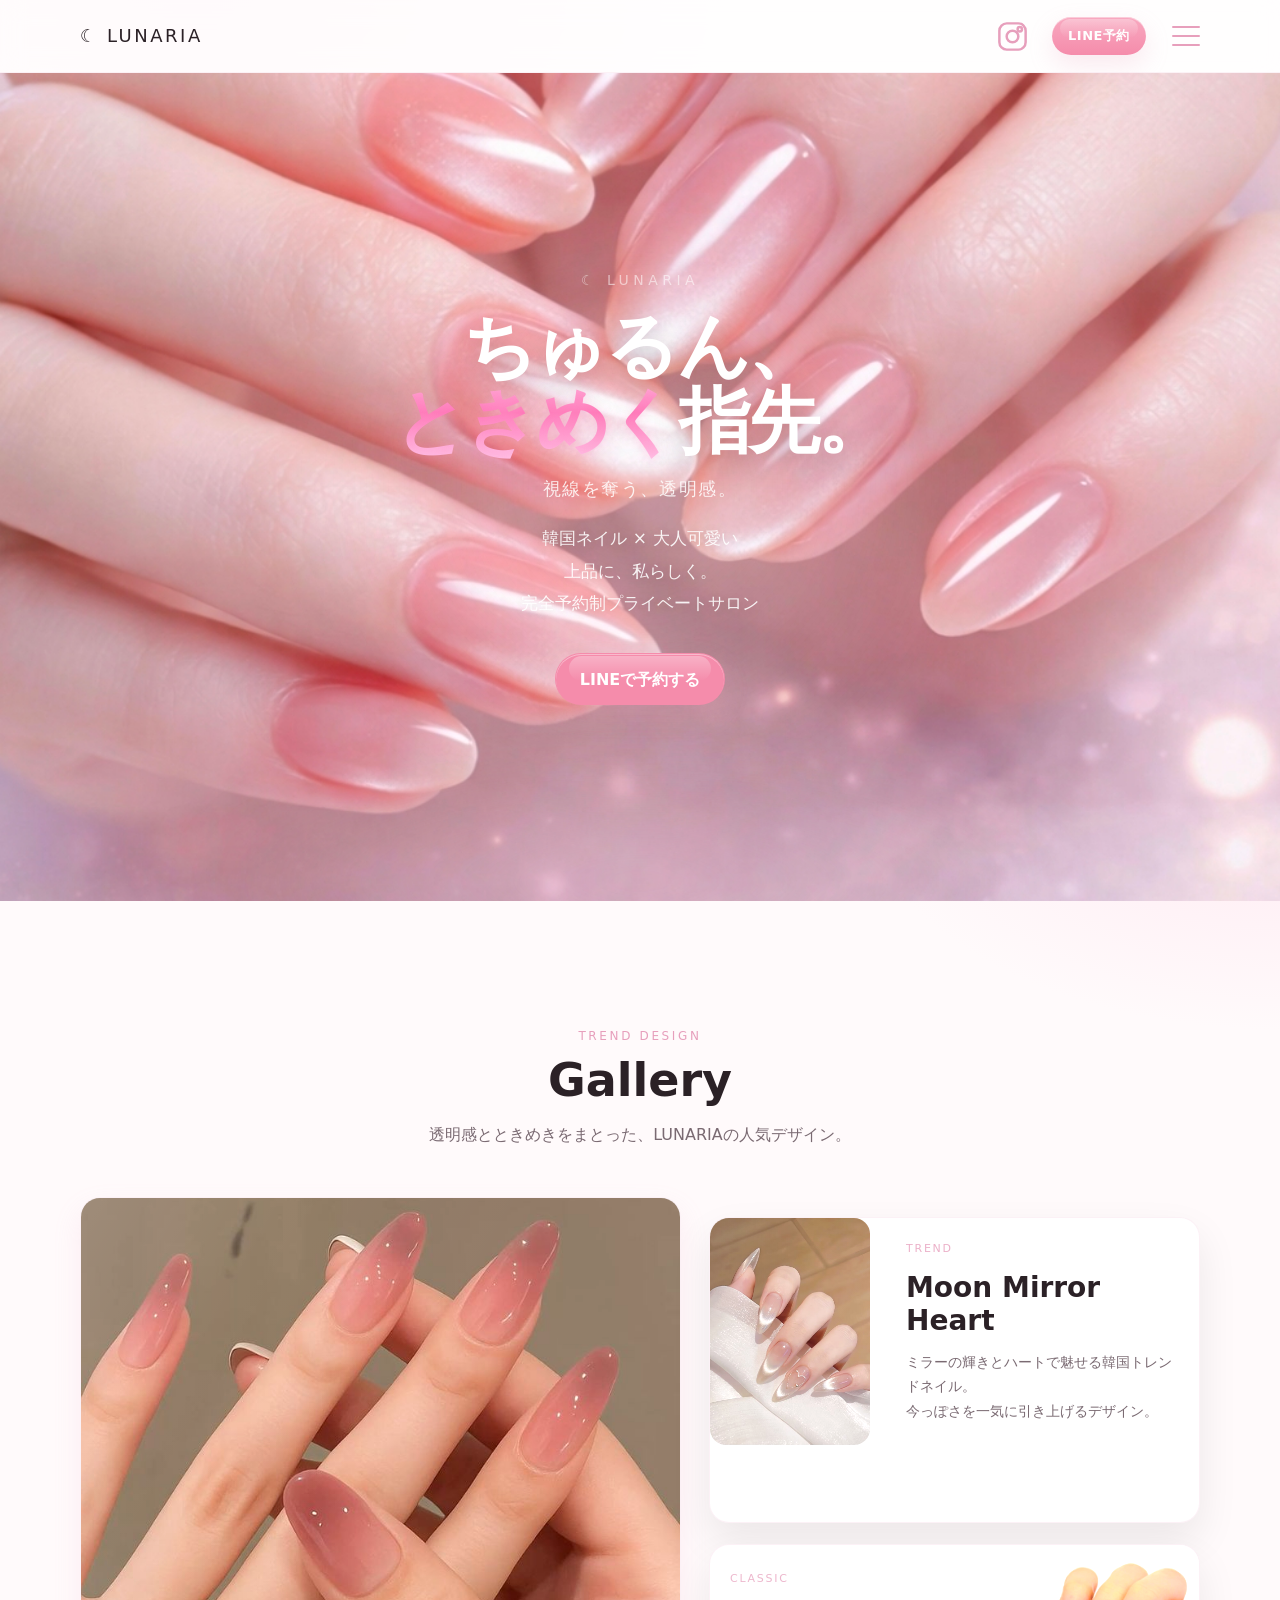
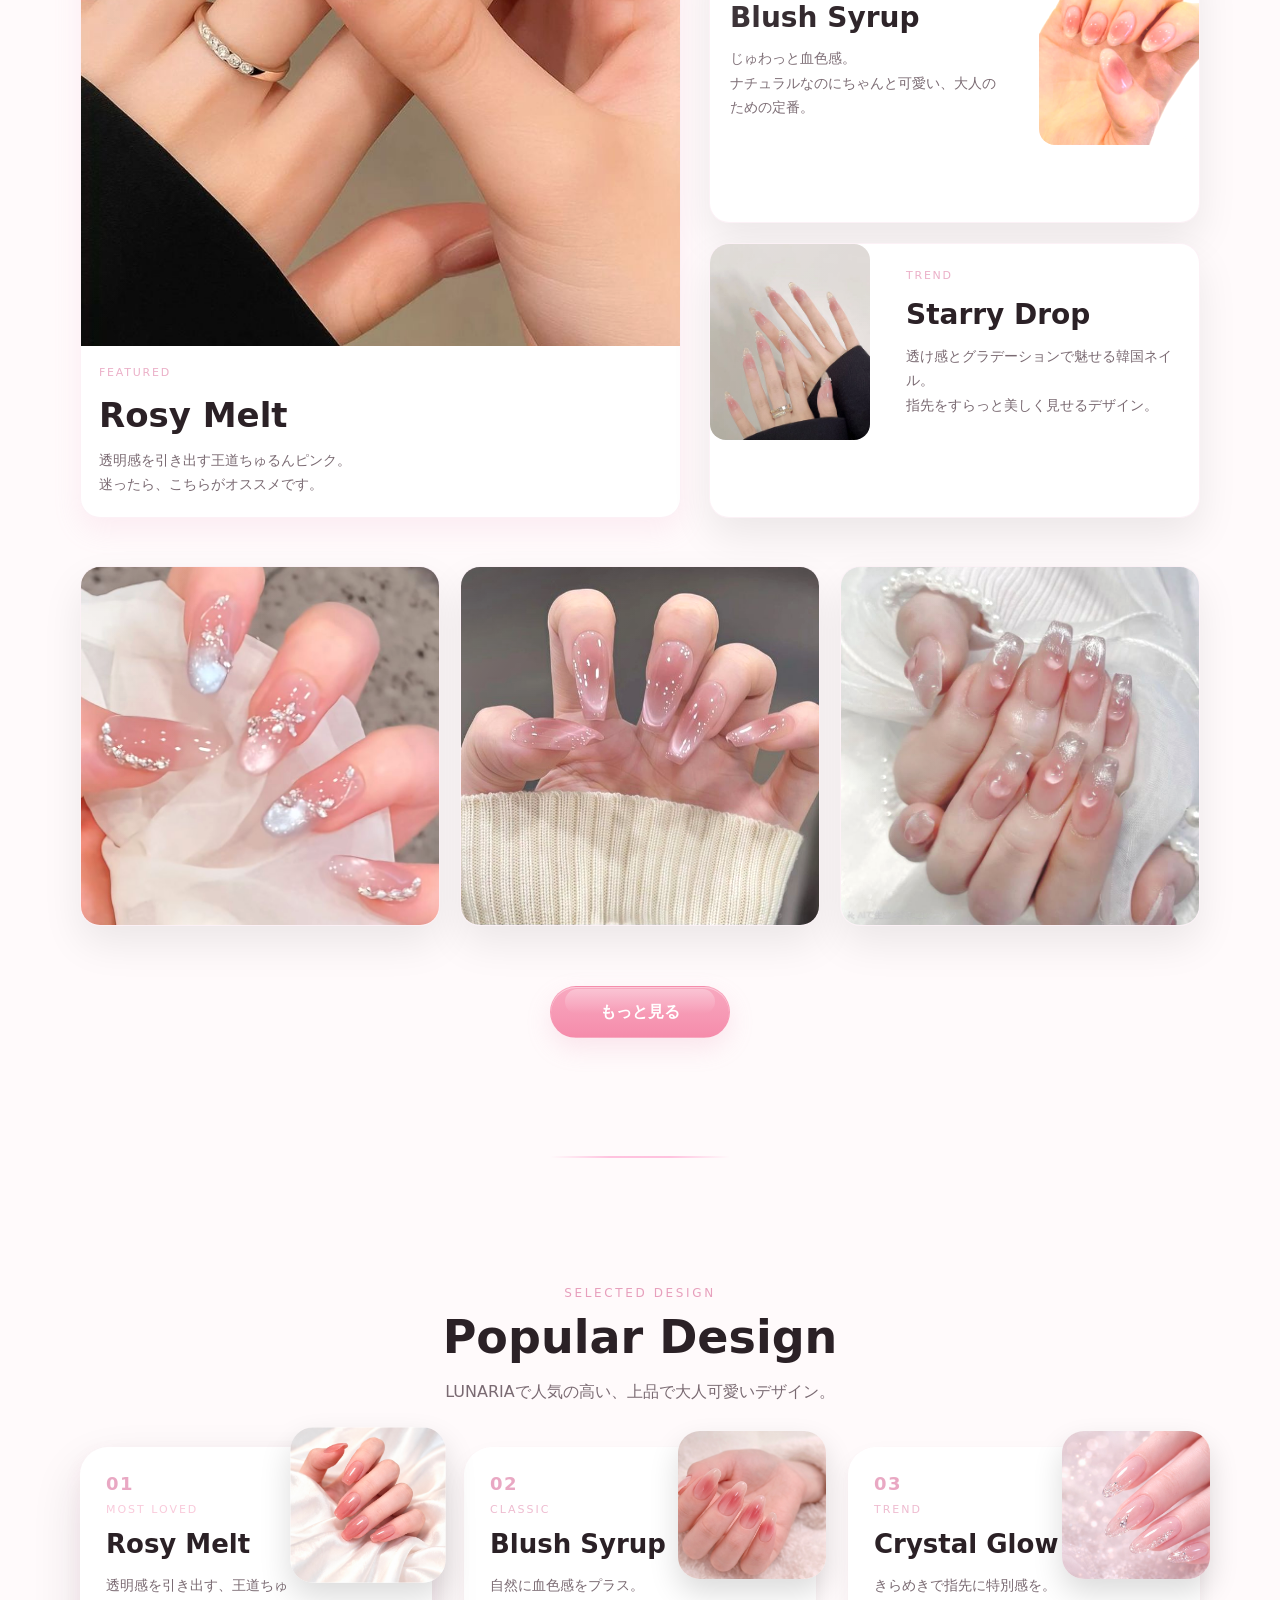
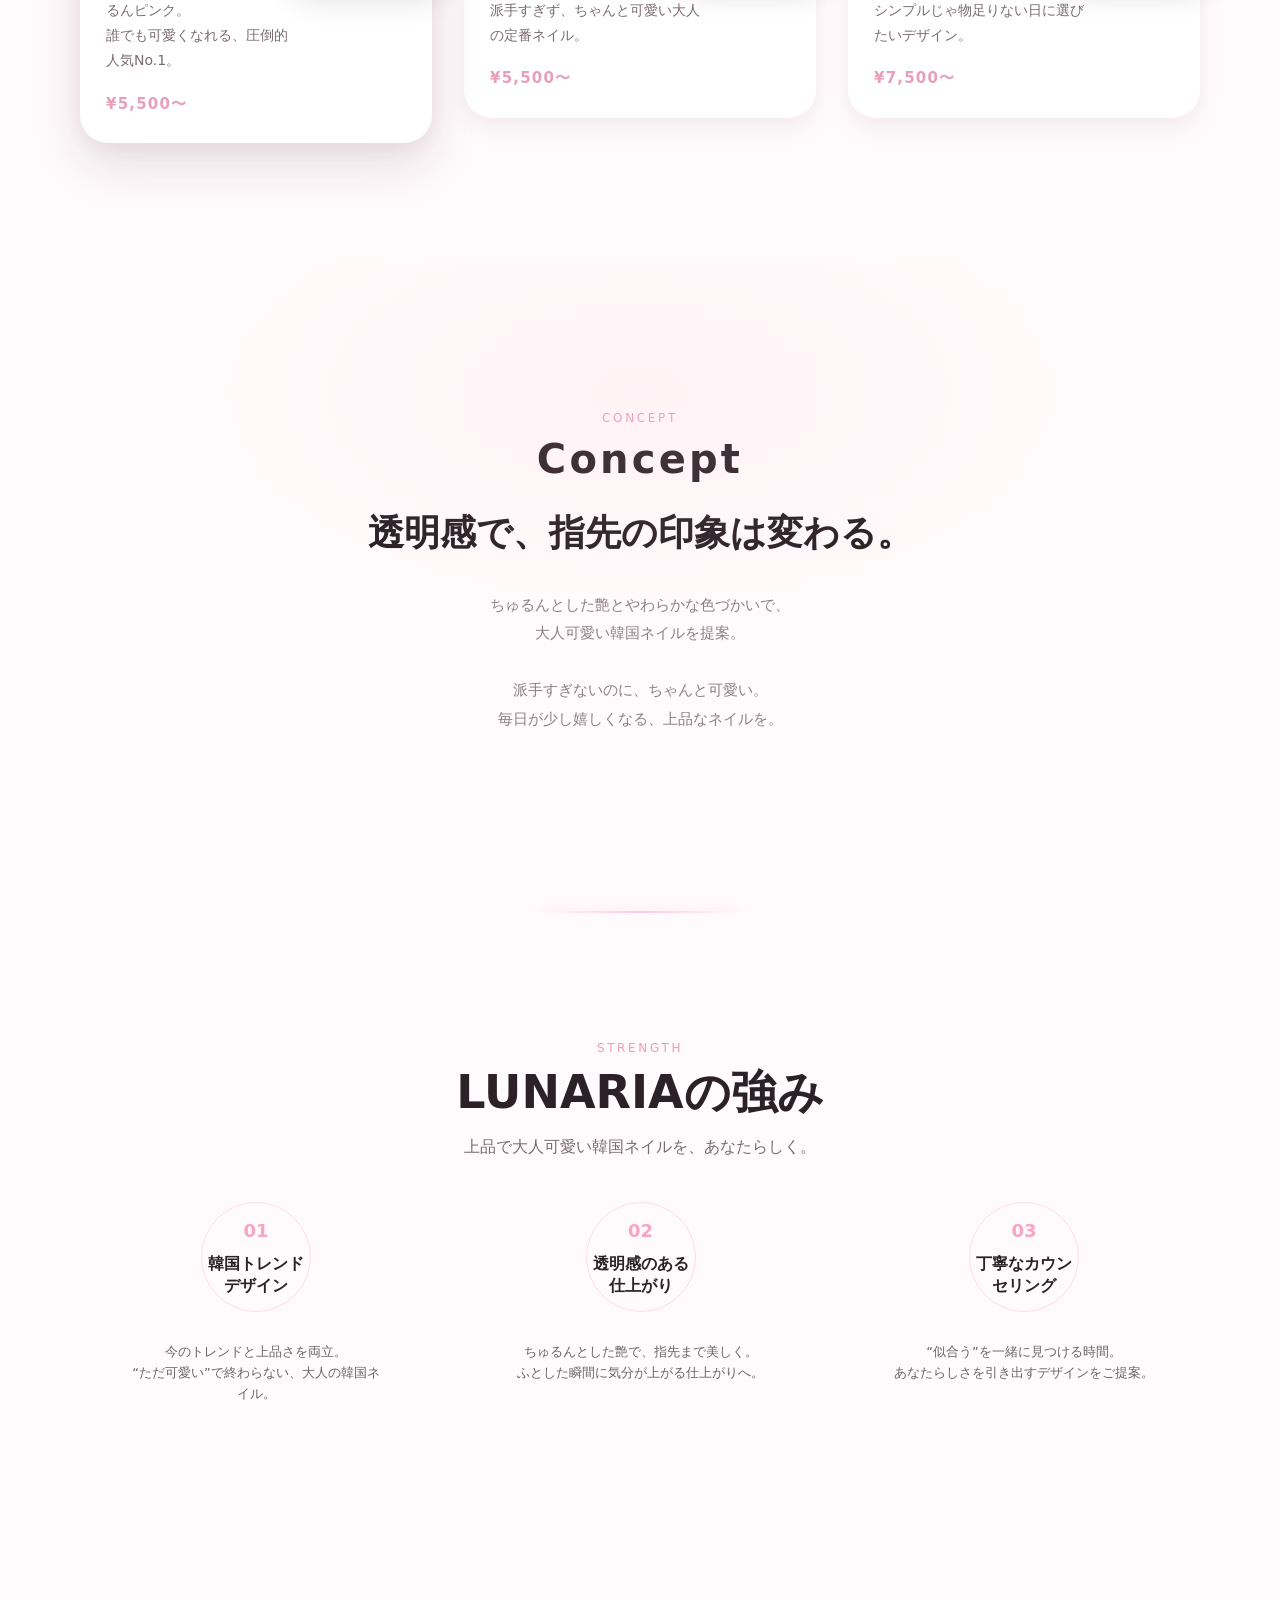
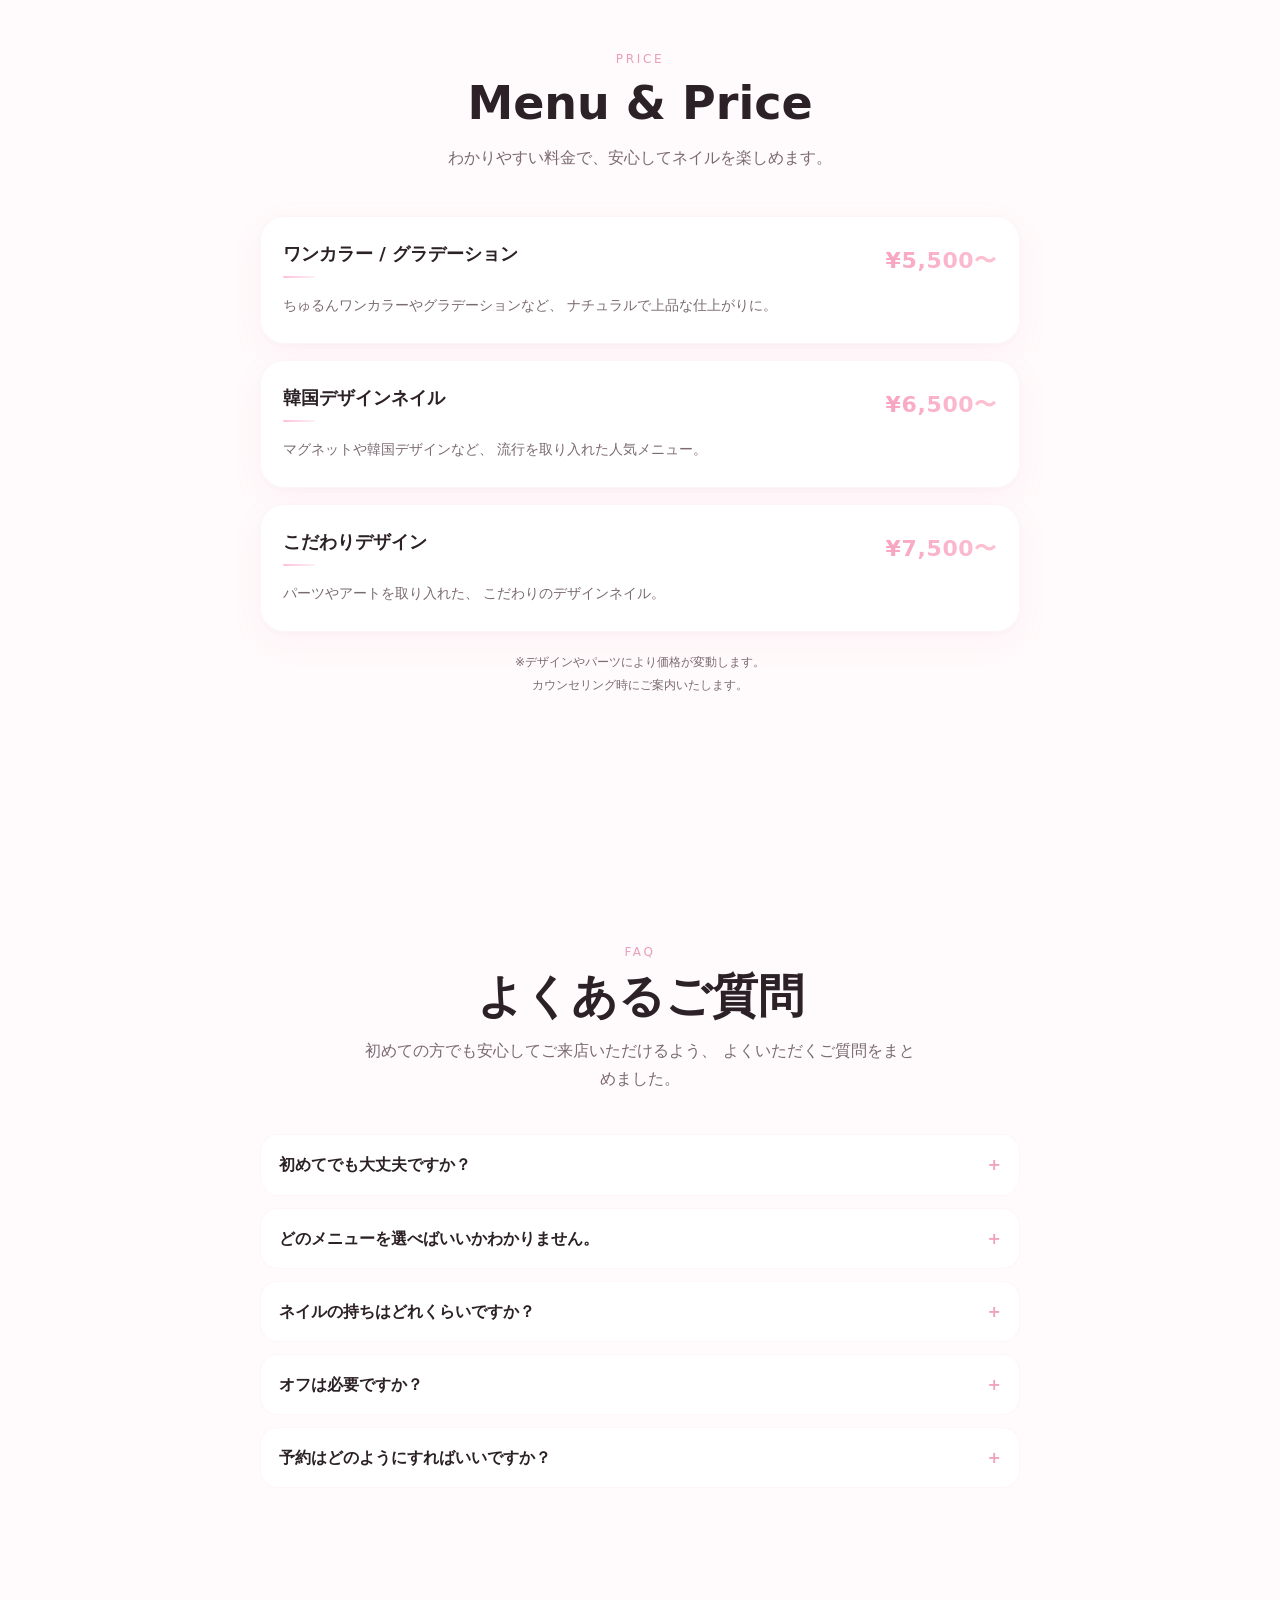
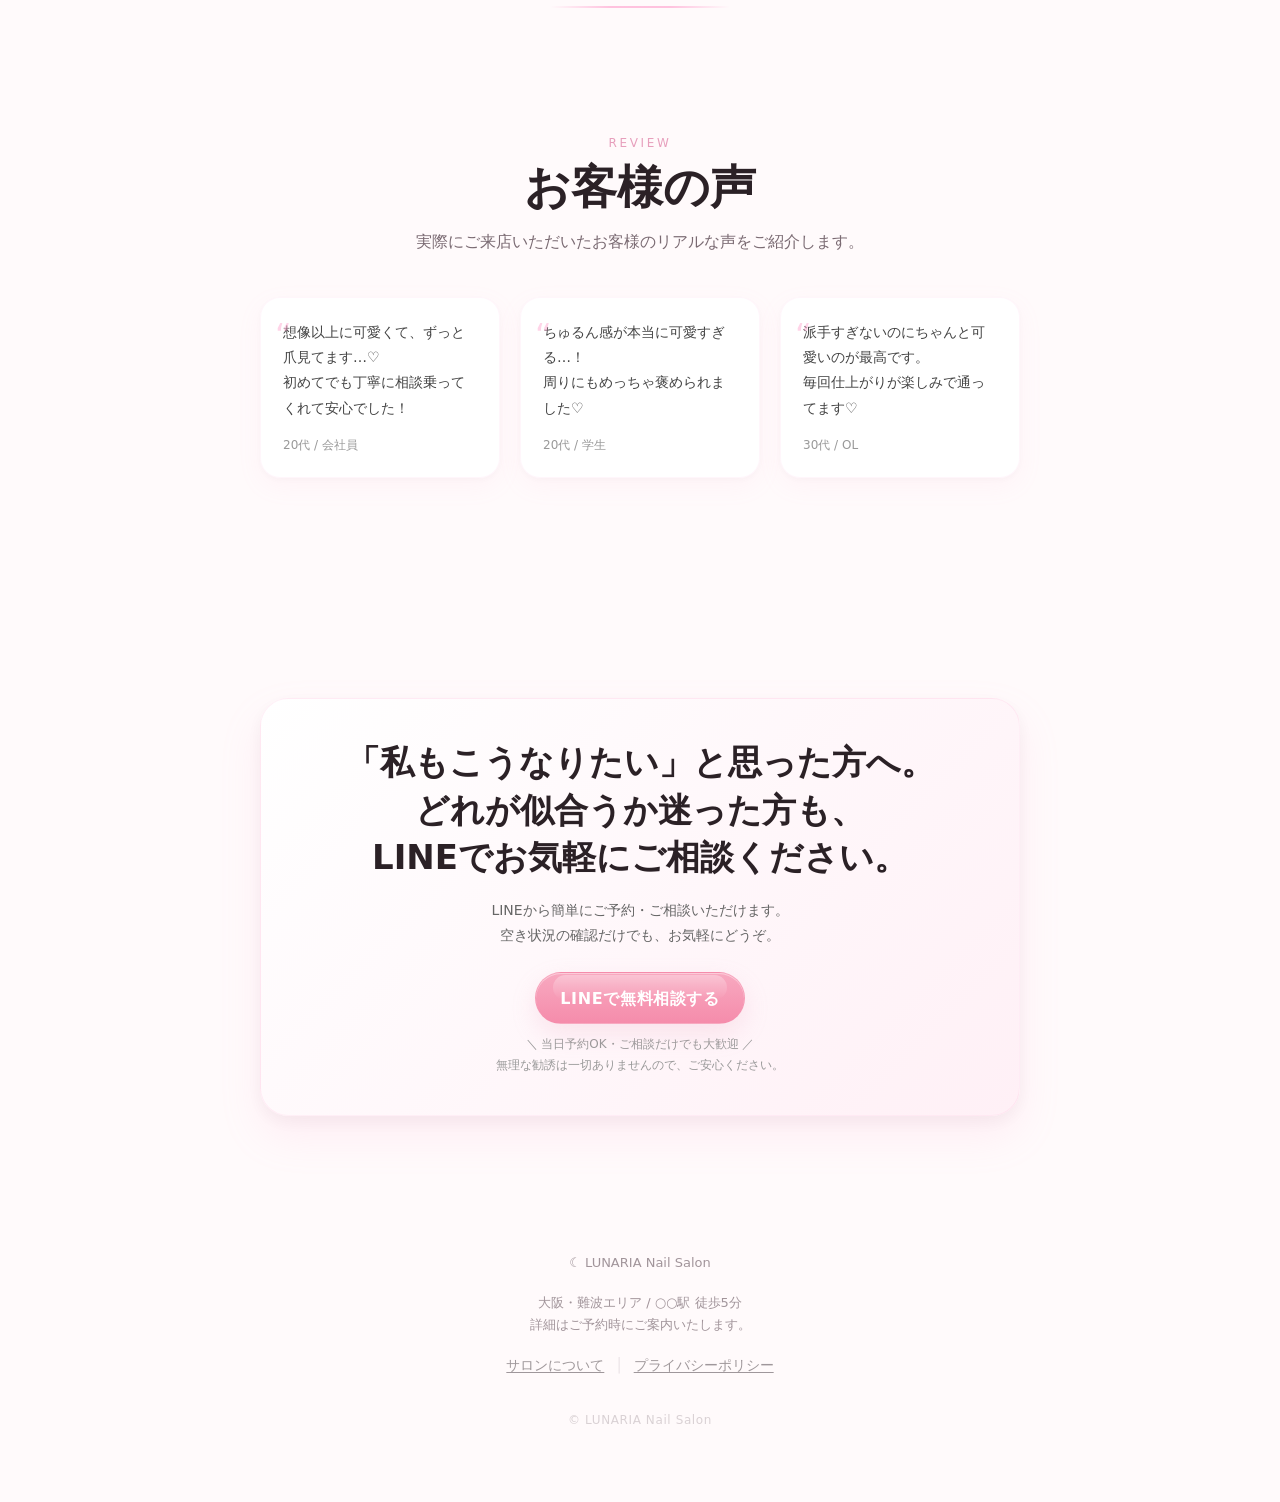
==== index.html @ dba0fd49 "Add files via upload" ====
<!DOCTYPE html>
<html lang="ja">
<head>
  <meta charset="UTF-8">
  <meta
    name="viewport"
    content="width=device-width, initial-scale=1.0"
  >
  <meta
    name="description"
    content="LUNARIAは、上品で大人可愛い韓国ネイルを提案する完全予約制プライベートサロンです。"
  >
  <title>LUNARIA | 韓国ネイルサロン</title>

  <link rel="stylesheet" href="css/style.css">
</head>

<body>

  <!-- header -->
  <header class="site-header">
    <div class="container site-header__inner">
      <a href="index.html" class="site-logo">
        ☾ LUNARIA
      </a>

      <div class="site-header__actions">
        <a
          href="https://www.instagram.com/"
          class="header__insta"
          aria-label="Instagram"
        >
          <svg
            viewBox="0 0 24 24"
            fill="none"
            stroke="currentColor"
            stroke-width="1.8"
          >
            <rect x="3" y="3" width="18" height="18" rx="5"></rect>
            <circle cx="12" cy="12" r="4"></circle>
            <circle cx="17" cy="7" r="1.5"></circle>
          </svg>
        </a>

        <a href="#cta" class="header__reserve">
          LINE予約
        </a>

        <button
          type="button"
          class="header__menu"
          aria-label="Menu"
          aria-expanded="false"
          aria-controls="headerDrawer"
        >
          <span></span>
          <span></span>
          <span></span>
        </button>
      </div>
    </div>

    <div class="header-drawer" id="headerDrawer" aria-hidden="true">
      <nav class="header-drawer__nav" aria-label="メニュー">
        <a href="index.html">Top</a>
        <a href="gallery.html">Gallery</a>
        <a href="menu.html">Menu</a>
        <a href="index.html#price">Price</a>
        <a href="index.html#faq">FAQ</a>
        <a href="index.html#cta">Reserve</a>
      </nav>
    </div>
  </header>

  <main>

    <!-- hero -->
    <section class="hero">
      <div class="hero__bg">
        <img
          src="images/hero-nail.jpg"
          alt="LUNARIAの韓国ネイル"
          class="hero__bg-image"
        >
      </div>

      <div class="container hero__overlay">
        <p class="hero__brand">☾ LUNARIA</p>

        <h1 class="hero__title">
          ちゅるん、<br><span>ときめく</span>指先。
        </h1>
        <p class="hero__subtitle">
         視線を奪う、透明感。
        </p>

        <p class="hero__text">
          韓国ネイル × 大人可愛い<br>
          上品に、私らしく。<br>
          完全予約制プライベートサロン
        </p>

        <a href="#cta" class="btn hero__btn">
          LINEで予約する
        </a>
      </div>
    </section>

    <!-- gallery -->
    <section class="gallery section section-divider">
      <div class="container">
        <div class="section-head center fade-up">
          <span class="section-label">Trend Design</span>
          <h2 class="section-title">Gallery</h2>
          <p class="section-text">
            透明感とときめきをまとった、LUNARIAの人気デザイン。
          </p>
        </div>

        <div class="gallery__layout">
          <article class="gallery-card gallery-card--feature card fade-up delay-1">
            <a href="images/gallery-01.jpg" class="gallery-card__link">
              <img
                src="images/gallery-01.jpg"
                alt="ちゅるんピンクの韓国ネイル"
                class="gallery-card__image"
              >
              <div class="gallery-card__body">
                <p class="gallery-card__eyebrow">Featured</p>
                <h3 class="gallery-card__title">Rosy Melt</h3>
                <p class="gallery-card__text">
                  透明感を引き出す王道ちゅるんピンク。<br>
                  迷ったら、こちらがオススメです。
                </p>
              </div>
            </a>
          </article>

          <div class="gallery__side">
            <article class="gallery-card card fade-up delay-2">
              <a
                href="images/gallery-02.jpg"
                class="gallery-card__link gallery-card__link--row"
              >
                <img
                  src="images/gallery-02.jpg"
                  alt="ミラーとハートの韓国ネイル"
                  class="gallery-card__thumb"
                >
                <div class="gallery-card__body">
                  <p class="gallery-card__eyebrow">TREND</p>
                  <h3 class="gallery-card__title">Moon Mirror Heart</h3>
                  <p class="gallery-card__text">
                    ミラーの輝きとハートで魅せる韓国トレンドネイル。<br>今っぽさを一気に引き上げるデザイン。
                  </p>
                </div>
              </a>
            </article>

            <article class="gallery-card card fade-up delay-3">
              <a
                href="images/gallery-03.jpg"
                class="gallery-card__link gallery-card__link--row gallery-card__link--reverse"
              >
                <img
                  src="images/gallery-03.jpg"
                  alt="じゅわっと血色感のちゅるんネイル"
                  class="gallery-card__thumb"
                >
                <div class="gallery-card__body">
                  <p class="gallery-card__eyebrow">CLASSIC</p>
                  <h3 class="gallery-card__title">Blush Syrup</h3>
                  <p class="gallery-card__text">
                    じゅわっと血色感。<br>
                    ナチュラルなのにちゃんと可愛い、大人のための定番。
                  </p>
                </div>
              </a>
            </article>

            <article class="gallery-card card fade-up delay-4">
              <a
                href="images/gallery-04.jpg"
                class="gallery-card__link gallery-card__link--row"
              >
                <img
                  src="images/gallery-04.jpg"
                  alt="透け感グラデーションの韓国ネイル"
                  class="gallery-card__thumb"
                >
                <div class="gallery-card__body">
                  <p class="gallery-card__eyebrow">TREND</p>
                  <h3 class="gallery-card__title">Starry Drop</h3>
                  <p class="gallery-card__text">
                    透け感とグラデーションで魅せる韓国ネイル。<br>指先をすらっと美しく見せるデザイン。
                  </p>
                </div>
              </a>
            </article>
          </div>

          <div class="gallery__bottom">
            <article class="gallery-mini card fade-up delay-5">
              <a href="images/gallery-05.jpg" class="gallery-mini__link">
                <img
                  src="images/gallery-05.jpg"
                  alt="シンプルな韓国ネイル:Crystal Bloom"
                  class="gallery-mini__image"
                >
              </a>
            </article>

            <article class="gallery-mini card fade-up delay-6">
              <a href="images/gallery-06.jpg" class="gallery-mini__link">
                <img
                  src="images/gallery-06.jpg"
                  alt="上品なピンクネイル:Luna Veil"
                  class="gallery-mini__image"
                >
              </a>
            </article>

            <article class="gallery-mini card fade-up delay-7">
              <a href="images/gallery-07.jpg" class="gallery-mini__link">
                <img
                  src="images/gallery-07.jpg"
                  alt="大人可愛い韓国ネイル:Jelly Heart"
                  class="gallery-mini__image"
                >
              </a>
            </article>
          </div>

          <div class="gallery__more center fade-up delay-7">
            <a href="gallery.html" class="btn">もっと見る</a>
          </div>
        </div>
      </div>
    </section>

    <!-- modal -->
    <div class="gallery-modal" id="galleryModal" aria-hidden="true">
      <button
        class="gallery-modal__close"
        type="button"
        aria-label="閉じる"
      >
        ×
      </button>
      <div class="gallery-modal__inner">
        <img src="" alt="" class="gallery-modal__image">
      </div>
    </div>

<!-- popular -->
<section class="popular section">
  <div class="container">
    <div class="section-head center fade-up">
      <span class="section-label">Selected Design</span>
      <h2 class="section-title">Popular Design</h2>
      <p class="section-text">
        LUNARIAで人気の高い、上品で大人可愛いデザイン。
      </p>
    </div>

    <div class="popular__grid">

      <!-- 01 -->
      <article class="popular-item fade-up delay-1">
        <a href="images/popular-01.jpg" class="popular-item__photo popular-modal__link">
          <img
            src="images/popular-01.jpg"
            alt="ちゅるんピンクネイル"
            class="popular-item__image"
          >
        </a>

        <div class="popular-item__card">
          <p class="popular-item__number">01</p>
          <p class="popular-item__eyebrow">Most Loved</p>
          <h3 class="popular-item__title">Rosy Melt</h3>
          <p class="popular-item__text">
            透明感を引き出す、王道ちゅるんピンク。<br>
            誰でも可愛くなれる、圧倒的人気No.1。
          </p>
          <p class="popular-item__price">¥5,500〜</p>
        </div>
      </article>

      <!-- 02 -->
      <article class="popular-item fade-up delay-2">
        <a href="images/popular-02.jpg" class="popular-item__photo popular-modal__link">
          <img
            src="images/popular-02.jpg"
            alt="血色感プラスネイル"
            class="popular-item__image"
          >
        </a>

        <div class="popular-item__card">
          <p class="popular-item__number">02</p>
          <p class="popular-item__eyebrow">Classic</p>
          <h3 class="popular-item__title">Blush Syrup</h3>
          <p class="popular-item__text">
            自然に血色感をプラス。<br>
            派手すぎず、ちゃんと可愛い大人の定番ネイル。
          </p>
          <p class="popular-item__price">¥5,500〜</p>
        </div>
      </article>

      <!-- 03 -->
      <article class="popular-item fade-up delay-3">
        <a href="images/popular-03.jpg" class="popular-item__photo popular-modal__link">
          <img
            src="images/popular-03.jpg"
            alt="クリスタルグロウネイル"
            class="popular-item__image"
          >
        </a>

        <div class="popular-item__card">
          <p class="popular-item__number">03</p>
          <p class="popular-item__eyebrow">Trend</p>
          <h3 class="popular-item__title">Crystal Glow</h3>
          <p class="popular-item__text">
            きらめきで指先に特別感を。<br>
            シンプルじゃ物足りない日に選びたいデザイン。
          </p>
          <p class="popular-item__price">¥7,500〜</p>
        </div>
      </article>

    </div>
  </div>
</section>
    <!-- concept -->
    <section class="concept section">
      <div class="container concept__inner">
        <span class="section-label">Concept</span>
        <h2 class="section-title">Concept</h2>

        <p class="concept__catch">
          透明感で、指先の印象は変わる。
        </p>

        <p class="concept__text">
          ちゅるんとした艶とやわらかな色づかいで、<br>
          大人可愛い韓国ネイルを提案。<br><br>
          派手すぎないのに、ちゃんと可愛い。<br>
          毎日が少し嬉しくなる、上品なネイルを。
        </p>
      </div>
    </section>

    <!-- strength -->
    <section class="strength section">
      <div class="container">
        <div class="section-head center fade-up">
          <span class="section-label">Strength</span>
          <h2 class="section-title">LUNARIAの強み</h2>
          <p class="section-text">
            上品で大人可愛い韓国ネイルを、あなたらしく。
          </p>
        </div>

        <div class="strength__grid">
          <div class="strength-item fade-up delay-1">
            <div class="strength-circle">
              <div>
                <p class="strength-number">01</p>
                <h3 class="strength-title">韓国トレンドデザイン</h3>
              </div>
            </div>
            <p class="strength-text">
              今のトレンドと上品さを両立。<br>
              “ただ可愛い”で終わらない、大人の韓国ネイル。
            </p>
          </div>

          <div class="strength-item fade-up delay-2">
            <div class="strength-circle">
              <div>
                <p class="strength-number">02</p>
                <h3 class="strength-title">透明感のある仕上がり</h3>
              </div>
            </div>
            <p class="strength-text">
              ちゅるんとした艶で、指先まで美しく。<br>
              ふとした瞬間に気分が上がる仕上がりへ。
            </p>
          </div>

          <div class="strength-item fade-up delay-3">
            <div class="strength-circle">
              <div>
                <p class="strength-number">03</p>
                <h3 class="strength-title">丁寧なカウンセリング</h3>
              </div>
            </div>
            <p class="strength-text">
              “似合う”を一緒に見つける時間。<br>
              あなたらしさを引き出すデザインをご提案。
            </p>
          </div>
        </div>
      </div>
    </section>

    <!-- price -->
    <section class="price section" id="price">
      <div class="container-narrow">
        <div class="section-head center fade-up">
          <span class="section-label">Price</span>
          <h2 class="section-title">Menu & Price</h2>
          <p class="section-text">
            わかりやすい料金で、安心してネイルを楽しめます。
          </p>
        </div>

        <div class="price__list">
          <article class="price-item card fade-up delay-1">
            <div class="price-item__head">
              <h3 class="price-item__title">ワンカラー / グラデーション</h3>
              <p class="price-item__value">¥5,500〜</p>
            </div>
            <p class="price-item__text">
              ちゅるんワンカラーやグラデーションなど、
              ナチュラルで上品な仕上がりに。
            </p>
          </article>

          <article class="price-item card fade-up delay-2">
            <div class="price-item__head">
              <h3 class="price-item__title">韓国デザインネイル</h3>
              <p class="price-item__value">¥6,500〜</p>
            </div>
            <p class="price-item__text">
              マグネットや韓国デザインなど、
              流行を取り入れた人気メニュー。
            </p>
          </article>

          <article class="price-item card fade-up delay-3">
            <div class="price-item__head">
              <h3 class="price-item__title">こだわりデザイン</h3>
              <p class="price-item__value">¥7,500〜</p>
            </div>
            <p class="price-item__text">
              パーツやアートを取り入れた、
              こだわりのデザインネイル。
            </p>
          </article>
        </div>

        <p class="price-note fade-up delay-3">
          ※デザインやパーツにより価格が変動します。<br>
          カウンセリング時にご案内いたします。
        </p>
      </div>
    </section>

    <!-- faq -->
    <section class="faq section section-divider" id="faq">
      <div class="container-narrow">
        <div class="section-head center fade-up">
          <span class="section-label">FAQ</span>
          <h2 class="section-title">よくあるご質問</h2>
          <p class="section-text">
            初めての方でも安心してご来店いただけるよう、
            よくいただくご質問をまとめました。
          </p>
        </div>

        <div class="faq__list">
          <details class="faq-item">
            <summary>初めてでも大丈夫ですか？</summary>
            <p>
              はい、大丈夫です。<br>カウンセリングでお好みやライフスタイルを伺いながら、
              あなたに合ったデザインをご提案いたします。
            </p>
          </details>

          <details class="faq-item">
            <summary>どのメニューを選べばいいかわかりません。</summary>
            <p>
              ご来店後にご相談いただいても大丈夫です。<br>
              イメージやお悩みに合わせて最適なメニューをご案内いたします。
            </p>
          </details>

          <details class="faq-item">
            <summary>ネイルの持ちはどれくらいですか？</summary>
            <p>
              個人差はありますが、約3〜4週間ほどお楽しみいただけます。
            </p>
          </details>

          <details class="faq-item">
            <summary>オフは必要ですか？</summary>
            <p>
              付け替えの場合はオフが必要となります。<br>
              初回や状態によって異なるため、事前にご相談ください。
            </p>
          </details>

          <details class="faq-item">
            <summary>予約はどのようにすればいいですか？</summary>
            <p>
              LINEまたはInstagramのDMよりご予約いただけます。<br>
              空き状況もお気軽にお問い合わせください。
            </p>
          </details>
        </div>
      </div>
    </section>

    <!-- review -->
    <section class="review section">
      <div class="container-narrow">
        <div class="section-head center fade-up">
          <span class="section-label">Review</span>
          <h2 class="section-title">お客様の声</h2>
          <p class="section-text">
            実際にご来店いただいたお客様のリアルな声をご紹介します。
          </p>
        </div>

        <div class="review__list">
          <article class="review-item fade-up delay-1">
            <p class="review-item__text">
              想像以上に可愛くて、ずっと爪見てます…♡<br>
              初めてでも丁寧に相談乗ってくれて安心でした！
            </p>
            <span class="review-item__name">20代 / 会社員</span>
          </article>

          <article class="review-item fade-up delay-2">
            <p class="review-item__text">
              ちゅるん感が本当に可愛すぎる…！<br>
              周りにもめっちゃ褒められました♡
            </p>
            <span class="review-item__name">20代 / 学生</span>
          </article>

          <article class="review-item fade-up delay-3">
            <p class="review-item__text">
              派手すぎないのにちゃんと可愛いのが最高です。<br>
              毎回仕上がりが楽しみで通ってます♡
            </p>
            <span class="review-item__name">30代 / OL</span>
          </article>
        </div>
      </div>
    </section>

    <!-- CTA -->
    <section class="cta section" id="cta">
      <div class="container-narrow">
        <div class="cta-box fade-up">
          <h2 class="cta-title">
            「私もこうなりたい」と思った方へ。<br>
            どれが似合うか迷った方も、<br>
            LINEでお気軽にご相談ください。
          </h2>

          <p class="cta-text">
            LINEから簡単にご予約・ご相談いただけます。<br>
            空き状況の確認だけでも、お気軽にどうぞ。
          </p>

          <a href="https://line.me/" class="cta-button">
            LINEで無料相談する
          </a>

          <p class="cta-sub">
            ＼ 当日予約OK・ご相談だけでも大歓迎 ／<br>
            無理な勧誘は一切ありませんので、ご安心ください。
          </p>
        </div>
      </div>
    </section>

  </main>

  <!-- footer -->
  <footer class="site-footer">
    <div class="container center">
      <p class="footer-brand">☾ LUNARIA Nail Salon</p>

      <div class="footer-access">
        <p>大阪・難波エリア / ○○駅 徒歩5分</p>
        <p>詳細はご予約時にご案内いたします。</p>
      </div>

      <div class="footer-links">
        <a href="about.html">サロンについて</a>
        <span class="footer-divider">│</span>
        <a href="policy.html">プライバシーポリシー</a>
      </div>

      <p class="footer-copy">
        © LUNARIA Nail Salon
      </p>
    </div>
  </footer>

  <script src="js/main.js"></script>

</body>
</html>
---- css/style.css ----
/* =========================
   DESIGN TOKENS
========================= */

:root{
  --bg:#fffafb;
  --bg-soft:#fff3f7;
  --surface:#ffffff;

  --text:#2b2126;
  --text-soft:#7a6a72;

  --line:#f1dbe4;

  --pink-main:#f6b3cb;
  --pink-soft:#ffe3ee;
  --pink-deep:#e79fbc;

  --shadow-soft:0 10px 30px rgba(231,159,188,0.12);
  --shadow-card:0 8px 24px rgba(43,33,38,0.06);

  --radius-sm:14px;
  --radius-md:20px;
  --radius-lg:28px;

  --container:1120px;
  --container-narrow:760px;

  --space-section:120px;
  --space-section-sp:90px;
}

/* =========================
   RESET / BASE
========================= */

*,
*::before,
*::after{
  box-sizing:border-box;
}

html{
  scroll-behavior:smooth;
}

body{
  margin:0;
  font-family:"Noto Sans JP", system-ui, sans-serif;
  color:var(--text);
  background:
    radial-gradient(900px 500px at 15% 0%, rgba(246,179,203,0.16), transparent 60%),
    radial-gradient(700px 400px at 100% 10%, rgba(255,227,238,0.7), transparent 60%),
    var(--bg);
  line-height:1.7;
}

img{
  display:block;
  max-width:100%;
  height:auto;
}

a{
  color:inherit;
  text-decoration:none;
}

ul{
  margin:0;
  padding:0;
  list-style:none;
}

p{
  margin:0;
}

h1,
h2,
h3{
  margin:0;
  line-height:1.2;
}

/* =========================
   LAYOUT
========================= */

.container{
  width:min(100% - 32px, var(--container));
  margin:0 auto;
}

.container-narrow{
  width:min(100% - 32px, var(--container-narrow));
  margin:0 auto;
}

.section{
  padding:var(--space-section) 0;
}

@media (max-width:768px){
  .section{
    padding:var(--space-section-sp) 0;
  }
}

/* =========================
   COMMON COMPONENTS
========================= */

.section-head{
  text-align:center;
  margin-bottom:40px;
}

.section-label{
  display:inline-block;
  margin-bottom:10px;
  font-size:12px;
  letter-spacing:.22em;
  text-transform:uppercase;
  color:var(--pink-deep);
}

.section-title{
  font-size:clamp(32px, 5vw, 46px);
  line-height:1.05;
  color:var(--text);
  margin-bottom:16px;
}

.section-text{
  max-width:560px;
  margin:12px auto 0;
  line-height:1.8;
  color:var(--text-soft);
}

.section-divider{
  position:relative;
}

.section-divider::after{
  content:"";
  position:absolute;
  bottom:0;
  left:50%;
  transform:translateX(-50%);
  width:180px;
  height:2px;
  background:linear-gradient(
    to right,
    transparent,
    rgba(255,170,210,0.7),
    rgba(255,170,210,0.7),
    transparent
  );
  border-radius:999px;
}

.btn{
  position:relative;
  display:inline-flex;
  align-items:center;
  justify-content:center;
  min-height:52px;
  padding:0 24px;
  border:1px solid transparent;
  border-radius:999px;
  background:linear-gradient(180deg, #f8a9c0 0%, #f58cab 100%);
  color:#fff;
  font-weight:600;
  box-shadow:
    0 10px 24px rgba(231,159,188,0.22),
    inset 0 1px 0 rgba(255,255,255,0.4);
  transition:transform .25s ease, box-shadow .25s ease, opacity .25s ease;
}

.btn::before,
.header__reserve::before,
.hero__btn::before,
.cta-button::before{
  content:"";
  position:absolute;
  top:2px;
  left:8%;
  width:84%;
  height:50%;
  background:linear-gradient(
    to bottom,
    rgba(255,255,255,0.8),
    rgba(255,255,255,0)
  );
  border-radius:999px;
  opacity:.4;
  pointer-events:none;
}

.btn:hover,
.header__reserve:hover,
.hero__btn:hover,
.cta-button:hover{
  transform:translateY(-2px) scale(1.03);
  box-shadow:
    0 14px 28px rgba(231,159,188,0.32),
    inset 0 2px 6px rgba(255,255,255,0.6);
}

.card{
  background:var(--surface);
  border:1px solid rgba(231,159,188,0.14);
  border-radius:var(--radius-md);
  box-shadow:var(--shadow-card);
  transition:transform .3s ease, box-shadow .3s ease, border-color .3s ease;
}

.card:hover{
  transform:translateY(-4px);
}

.center{
  text-align:center;
}

/* =========================
   HEADER
========================= */

.site-header{
  position:sticky;
  top:0;
  z-index:100;
  background:rgba(255,255,255,0.7);
  backdrop-filter:blur(12px);
  -webkit-backdrop-filter:blur(12px);
  border-bottom:1px solid rgba(231,159,188,0.12);
}

.site-header.scrolled{
  background:rgba(255,255,255,0.92);
  box-shadow:0 12px 30px rgba(0,0,0,0.06);
}

.site-header__inner{
  min-height:72px;
  display:flex;
  align-items:center;
  justify-content:space-between;
  gap:20px;
}

.site-logo{
  font-size:18px;
  font-weight:500;
  letter-spacing:.14em;
  color:var(--text);
  white-space:nowrap;
}

.site-header__actions{
  display:flex;
  align-items:center;
  gap:22px;
}

.header__insta{
  display:flex;
  align-items:center;
  justify-content:center;
  color:var(--pink-deep);
}

.header__insta svg{
  width:35px;
  height:35px;
  stroke-width:1.7;
}

.header__reserve{
  position: relative;
  font-size: 13px;
  font-weight: 600;
  padding: 8px 16px;
  border-radius: 999px;

  background: linear-gradient(
    180deg,
    #f8a9c0 0%,
    #f58cab 100%
  );

  color: #fff;
  letter-spacing: .04em;

  box-shadow:
    0 10px 24px rgba(231,159,188,0.22),
    inset 0 1px 0 rgba(255,255,255,0.4);

  transition: transform .25s ease, box-shadow .25s ease;
}

.header__menu{
  width:28px;
  height:20px;
  margin-left:4px;
  display:flex;
  flex-direction:column;
  justify-content:space-between;
  background:none;
  border:none;
  padding:0;
  cursor:pointer;
}

.header__menu span{
  display:block;
  width:100%;
  height:1.8px;
  background:var(--pink-deep);
  border-radius:2px;
  transition:.25s ease;
}

.header__menu:hover span{
  opacity:.7;
}

.header__menu.is-open span:nth-child(1){
  transform:translateY(9px) rotate(45deg);
}

.header__menu.is-open span:nth-child(2){
  opacity:0;
}

.header__menu.is-open span:nth-child(3){
  transform:translateY(-9px) rotate(-45deg);
}

/* =========================
   HEADER DRAWER
========================= */

.header-drawer{
  position:absolute;
  top:100%;
  left:0;
  width:100%;
  background:rgba(255,255,255,0.92);
  backdrop-filter:blur(16px);
  -webkit-backdrop-filter:blur(14px);
  border-bottom:1px solid rgba(231,159,188,0.12);
  opacity:0;
  visibility:hidden;
  transform:translateY(-8px);
  transition:opacity .25s ease, visibility .25s ease, transform .25s ease;
  box-shadow:0 20px 40px rgba(231,159,188,0.12);
}

.header-drawer.is-open{
  opacity:1;
  visibility:visible;
  transform:translateY(0);
}

.header-drawer__nav{
  width:min(1100px, 92%);
  margin:0 auto;
  padding:14px 0 18px;
  display:grid;
  gap:2px;
}

.header-drawer__nav a{
  display:block;
  padding:18px 0;
  font-size:16px;
  color:var(--text);
  border-bottom:1px solid rgba(231,159,188,0.12);
  letter-spacing:.04em;
  transition:color .3s ease, transform .2s cubic-bezier(.4,0,.2,1);
  will-change:transform;
}

.header-drawer__nav a:hover{
  color:var(--pink-deep);
  transform:translateX(6px);
}

.header-drawer__nav a.active{
  color:var(--pink-deep);
  font-weight:600;
}

.header-drawer__nav a:last-child{
  border-bottom:none;
}

/* =========================
   HERO
========================= */

.hero{
  position:relative;
  display:grid;
  place-items:center;
  overflow:hidden;
  min-height:calc(100svh - 72px);
  padding:120px 0;
}

.hero__bg{
  position:absolute;
  inset:0;
}

.hero__bg-image{
  width:100%;
  height:100%;
  object-fit:cover;
  transform:scale(1.08);
}

.hero::after{
  content:"";
  position:absolute;
  left:50%;
  bottom:-90px;
  transform:translateX(-50%);
  width:min(900px, 90vw);
  height:220px;
  background:radial-gradient(
    ellipse at center,
    rgba(255,210,230,.38),
    transparent 70%
  );
  filter:blur(36px);
  pointer-events:none;
}

.hero__overlay{
  position:relative;
  z-index:1;
  max-width:720px;
  margin:0 auto;
  text-align:center;
}

.hero__overlay::before{
  content:"";
  position:absolute;
  inset:-40px -20px;
  background:radial-gradient(
    circle,
    rgba(255,255,255,0.25),
    transparent 70%
  );
  filter:blur(40px);
  z-index:-1;
}

.hero__brand{
  font-size:14px;
  letter-spacing:.32em;
  color:rgba(255,255,255,0.6);
  margin-bottom:16px;
  text-transform:uppercase;
  opacity:.9;
}

.hero__brand::before{
  content:none;
}

.hero__title{
  text-align:center;
  font-size:clamp(42px, 8vw, 72px);
  line-height:1.05;
  letter-spacing:-0.04em;
  color:#ffffff;
  text-shadow:0 10px 30px rgba(0,0,0,0.22);
}

.hero__title span{
  background:linear-gradient(
    180deg,
    #ff9ec4 0%,
    #ff69a3 40%,
    #ffb6d3 100%
  );
  -webkit-background-clip:text;
  -webkit-text-fill-color:transparent;
  filter:brightness(1.12);
  text-shadow:
    0 2px 10px rgba(255,120,170,0.25),
    0 0 20px rgba(255,180,210,0.2);
}

.hero__subtitle{
  margin-top: 14px;
  font-size: 18px;
  letter-spacing: .08em;
  color: rgba(255,255,255,0.85);
}

.hero__text{
  margin-top:18px;
  font-size:17px;
  line-height:1.9;
  color:rgba(255,255,255,0.9);
  text-shadow:0 2px 12px rgba(0,0,0,.12);
}

.hero__btn{
  margin-top:34px;
  background:#f58cab;
}

@media (max-width:900px){
  .hero__inner{
    grid-template-columns:1fr;
    gap:28px;
  }

  .hero__visual{
    order:-1;
  }

  .hero__content{
    max-width:none;
  }
}

@media (max-width:768px){
  .hero{
    min-height:auto;
    padding:120px 0 90px;
  }

  .hero__overlay{
    width:min(92%, 520px);
    margin:0 auto;
  }

  .hero__title{
    font-size:clamp(34px, 12vw, 52px);
  }

  .hero__text{
    font-size:14px;
  }
}

/* =========================
   TOP GALLERY
========================= */
.gallery .section-head{
  margin-bottom:48px;
}

.gallery__layout{
  display:grid;
  grid-template-columns:minmax(0, 1.1fr) minmax(0, 0.9fr);
  gap:28px;
}

.gallery-card,
.gallery-mini{
  position:relative;
  overflow:hidden;
  border-radius:20px;
  background:#fff;
  box-shadow:0 18px 40px rgba(0,0,0,0.08);
  transition:
    transform .25s ease,
    box-shadow .25s ease;
}

/* うっすら表面のツヤだけ */
.gallery-card::before,
.gallery-mini::before{
  content:"";
  position:absolute;
  inset:0;
  z-index:2;
  pointer-events:none;
  background:linear-gradient(
    120deg,
    rgba(255,255,255,0.18) 0%,
    rgba(255,255,255,0.06) 18%,
    rgba(255,255,255,0.00) 40%
  );
  opacity:.8;
}

.gallery-card:hover,
.gallery-mini:hover{
  transform:translateY(-4px);
  box-shadow:0 16px 34px rgba(28,18,23,0.08);
}

.gallery-card__link,
.gallery-mini__link{
  display:block;
}

.gallery-card__link--row{
  display:grid;
  grid-template-columns:160px 1fr;
  gap:16px;
  align-items:center;
}

.gallery-card__link--reverse{
  display:grid;
  grid-template-columns:1fr 160px;
  gap:16px;
  align-items:center;
}

.gallery-card__link--reverse .gallery-card__thumb{
  order:2;
}

.gallery-card__link--reverse .gallery-card__body{
  order:1;
}

.gallery-card--feature{
  position:relative;
  height:100%;
  box-shadow:0 12px 28px rgba(231,159,188,0.14);
}

.gallery-card--feature .gallery-card__body{
  padding:18px 18px 20px;
}

.gallery-card--feature .gallery-card__title{
  font-size:clamp(24px, 3vw, 34px);
}

.gallery-card--featured{
  margin-bottom: 28px;
  box-shadow:
    0 18px 40px rgba(231,159,188,0.18);
}

.gallery-card__image{
  width:100%;
  aspect-ratio:4 / 5;
  object-fit:cover;
  filter:brightness(1.02) contrast(1.02) saturate(1.02);
  transition:transform .35s ease, filter .35s ease;
}

.gallery-card__thumb{
  width:100%;
  height:100%;
  min-height:180px;
  object-fit:cover;
  border-radius:16px;
  filter:brightness(1.03) contrast(1.03) saturate(1.02);
  transition:transform .35s ease, filter .35s ease;
}

.gallery-mini__image{
  width:100%;
  aspect-ratio:1 / 1;
  object-fit:cover;
  filter:brightness(1.03) contrast(1.03) saturate(1.02);
  transition:transform .3s ease;
}

.gallery-card:hover .gallery-card__image,
.gallery-card:hover .gallery-card__thumb{
  transform:scale(1.04);
  filter:brightness(1.05) contrast(1.04) saturate(1.04);
}

.gallery-mini:hover .gallery-mini__image{
  transform:scale(1.05);
}

.gallery-card__body{
  display:block;
  padding:22px 20px;
}

.gallery-card__eyebrow{
  margin-bottom:12px;
  font-size:11px;
  letter-spacing:.16em;
  text-transform:uppercase;
  color:var(--pink-deep);
  opacity:.82;
}

.gallery-card__title{
  font-size:clamp(18px, 2.2vw, 26px);
  line-height:1.2;
  color:var(--text);
  font-weight:700;
}

.gallery-card__text{
  margin-top:12px;
  color:var(--text-soft);
  line-height:1.75;
  font-size:14px;
}

.gallery__side{
  display:grid;
  gap:20px;
  padding-top:20px;
}

.gallery__side .gallery-card__title{
  font-size:clamp(18px, 2.2vw, 28px);
}

.gallery__bottom{
  grid-column:1 / -1;
  display:grid;
  grid-template-columns:repeat(3, 1fr);
  gap:20px;
  margin-top:20px;
}

.gallery__bottom .gallery-mini{
  position:relative;
  border-radius:20px;
}

/* こっちは hover 時だけ流れる光 */
.gallery__bottom .gallery-mini::after{
  content:"";
  position:absolute;
  inset:0;
  z-index:3;
  pointer-events:none;
  background:linear-gradient(
    120deg,
    rgba(255,255,255,0) 40%,
    rgba(255,255,255,0.22) 50%,
    rgba(255,255,255,0) 60%
  );
  opacity:0;
  transition:opacity .4s ease;
}

.gallery__bottom .gallery-mini:hover::after{
  opacity:1;
}

.gallery__more{
  grid-column:1 / -1;
  margin-top:32px;
}

.gallery__more .btn{
  min-width:180px;
}

@media (max-width:1024px){
  .gallery .section-head{
    margin-bottom:42px;
  }

  .gallery__layout{
    grid-template-columns:1fr;
    gap:28px;
  }

  .gallery__side{
    gap:20px;
    padding-top:0;
  }

  .gallery__bottom{
    grid-template-columns:repeat(3, 1fr);
    gap:18px;
  }
}

@media (max-width:768px){
  .gallery .section-head{
    margin-bottom:36px;
  }

  .gallery .section-title{
    font-size:clamp(30px, 8vw, 40px);
  }

  .gallery .section-text{
    max-width:34ch;
    margin-top:10px;
  }

  .gallery__layout{
    gap:22px;
  }

  .gallery-card__link--row{
    grid-template-columns:120px 1fr;
    align-items:stretch;
  }

  .gallery-card__link--reverse{
    grid-template-columns:1fr 120px;
    align-items:stretch;
  }

  .gallery-card__thumb{
    min-height:140px;
  }

  .gallery-card__body{
    padding:18px 16px;
  }

  .gallery-card__title{
    font-size:19px;
    line-height:1.15;
  }

  .gallery-card__text{
    font-size:13px;
    line-height:1.7;
  }

  .gallery__side{
    gap:18px;
  }

  .gallery__bottom{
    grid-template-columns:repeat(2, 1fr);
    gap:16px;
    margin-top:6px;
  }

  .gallery__bottom .gallery-mini:last-child{
    display:none;
  }

  .gallery-mini,
  .gallery-mini__image{
    border-radius:16px;
  }

  .gallery-mini__image{
    aspect-ratio:4 / 3;
  }
}

/* =========================
   MODAL
========================= */

.gallery-modal{
  position:fixed;
  inset:0;
  z-index:200;
  display:flex;
  align-items:center;
  justify-content:center;
  padding:20px;
  background:rgba(20,16,20,0.72);
  opacity:0;
  visibility:hidden;
  transition:opacity .25s ease, visibility .25s ease;
}

.gallery-modal.is-open{
  opacity:1;
  visibility:visible;
}

.gallery-modal__inner{
  max-width:min(92vw, 760px);
  max-height:88vh;
}

.gallery-modal__image{
  display:block;
  width:100%;
  max-height:88vh;
  object-fit:contain;
  border-radius:20px;
  box-shadow:0 20px 60px rgba(0,0,0,0.22);
  transform:scale(0.96);
  opacity:0;
  transition:transform .25s ease, opacity .25s ease;
}

.gallery-modal.is-open .gallery-modal__image{
  transform:scale(1);
  opacity:1;
}

.gallery-modal__close{
  position:absolute;
  top:20px;
  right:20px;
  width:44px;
  height:44px;
  border:none;
  border-radius:999px;
  background:rgba(255,255,255,0.18);
  color:#fff;
  font-size:28px;
  line-height:1;
  cursor:pointer;
  backdrop-filter:blur(8px);
  -webkit-backdrop-filter:blur(8px);
}

.gallery-modal__prev,
.gallery-modal__next{
  position:absolute;
  top:50%;
  transform:translateY(-50%);
  z-index:10;
  font-size:36px;
  color:#fff;
  background:none;
  border:none;
  cursor:pointer;
}

.gallery-modal__prev{
  left:20px;
}

.gallery-modal__next{
  right:20px;
}

@media (max-width:768px){
  .gallery-modal{
    padding:16px;
  }

  .gallery-modal__inner{
    max-width:100%;
  }

  .gallery-modal__image{
    border-radius:16px;
  }

  .gallery-modal__close{
    top:14px;
    right:14px;
  }
}

/* =========================
   POPULAR
========================= */

.popular__grid{
  display: grid;
  grid-template-columns: 1fr;
  gap: 56px;
  justify-items: center;
}

.popular-item{
  position: relative;
  width: min(100%, 340px);
  padding: 26px 110px 24px 24px;
  background: #fff;
  border-radius: 28px;
  box-shadow:
  0 12px 26px rgba(43,33,38,0.05),
  0 4px 10px rgba(231,159,188,0.05);
  transition: transform .3s ease, box-shadow .3s ease;
}

.popular-item:first-child{
  transform: scale(1.05);
  z-index: 3;
  padding-right: 138px;
  box-shadow:
    0 22px 50px rgba(43,33,38,0.12),
    0 6px 18px rgba(231,159,188,0.12);
}

.popular-item:first-child .popular-item__photo{
  transform: scale(1.05);
}

.popular-item:first-child .popular-item__eyebrow{
  color: var(--pink-main);
}

.popular-item__link{
  display: block;
  color: inherit;
}

/* 画像 */
.popular-item__photo{
  position: absolute;
  top: -10px;
  right: -6px;
  z-index: 2;
  width: 142px;
  aspect-ratio: 1 / 1;
  border-radius: 20px;
  overflow: hidden;
  box-shadow:
    0 14px 30px rgba(0,0,0,0.14);
  transition: transform .3s ease, box-shadow .3s ease;
  display: block;
}

.popular-item__image{
  width: 100%;
  height: 100%;
  object-fit: cover;
  display: block;
}

/* 中身 */
.popular-item__card{
  position: static;
  padding: 0;
  background: none;
  box-shadow: none;
  min-height: 0;
  width: auto;
}

.popular-item__number{
  margin: 0 0 8px;
  font-size: 18px;
  font-weight: 700;
  letter-spacing: .08em;
  color: rgba(231,159,188,0.9);
  line-height: 1;
}

.popular-item__eyebrow{
  font-size: 11px;
  letter-spacing: .18em;
  text-transform: uppercase;
  color: var(--pink-deep);
  opacity: .7;
}

.popular-item__title{
  margin-top: 10px;
  font-size: 24px;
  line-height: 1.12;
  color: var(--text);
}

.popular-item__text{
  margin-top: 14px;
  font-size: 13px;
  line-height: 1.8;
  color: var(--text-soft);
}

.popular-item__price{
  margin-top: 18px;
  font-size: 15px;
  font-weight: 600;
  color: #e79fbc;
  letter-spacing: .08em;
}

/* hover */
.popular-item:hover{
  transform: translateY(-4px);
  box-shadow:
    0 18px 36px rgba(43,33,38,0.08),
    0 6px 16px rgba(231,159,188,0.08);
}

.popular-item:hover .popular-item__photo{
  transform: translateY(-4px);
  box-shadow:
    0 18px 34px rgba(0,0,0,0.18);
}

/* =========================
   TABLET / PC
========================= */

@media (min-width: 768px){
  .popular__grid{
    grid-template-columns: repeat(3, 1fr);
    gap: 32px;
    align-items: start;
  }

  .popular-item{
    width: 100%;
    max-width: 360px;
    padding: 28px 116px 26px 26px;
  }

  .popular-item__photo{
    top: -16px;
    right: -10px;
    width: 148px;
    border-radius: 22px;
  }

  .popular-item__title{
    font-size: 26px;
  }

  .popular-item__text{
    font-size: 14px;
  }
}
/* =========================
   CONCEPT
========================= */

.concept{
  position:relative;
  text-align:center;
  padding:140px 0 180px;
  overflow:hidden;
}

.concept .section-title{
  font-size:clamp(28px, 4vw, 40px);
  letter-spacing:.08em;
  margin-bottom:28px;
}

.concept__catch{
  font-size:clamp(26px, 4.2vw, 36px);
  font-weight:700;
  line-height:1.4;
  margin-bottom:32px;
  color:var(--text);
}

.concept__text{
  max-width:520px;
  margin:0 auto;
  line-height:1.9;
  font-size:15px;
  color:var(--text-soft);
  opacity:.85;
}

.concept::after{
  content:"";
  position:absolute;
  inset:0;
  background:
    radial-gradient(
      600px 300px at 50% 20%,
      rgba(255,200,220,0.15),
      transparent 70%
    );
  pointer-events:none;
}

.concept::before{
  content:"";
  position:absolute;
  bottom:0;
  left:50%;
  transform:translateX(-50%);
  width:200px;
  height:2px;
  background:linear-gradient(
    to right,
    transparent,
    rgba(255,170,210,0.6),
    transparent
  );
  box-shadow:0 0 8px rgba(255,170,210,0.4);
}

/* =========================
   STRENGTH
========================= */

.strength__grid{
  display:grid;
  grid-template-columns:repeat(3, 1fr);
  gap:32px;
  text-align:center;
}

.strength-item{
  display:flex;
  flex-direction:column;
  align-items:center;
  text-align:center;
  max-width:260px;
  margin:0 auto;
}

.strength-circle{
  width:110px;
  height:110px;
  border-radius:50%;
  border:1.5px solid rgba(255,170,210,0.4);
  display:flex;
  align-items:center;
  justify-content:center;
  margin-bottom:20px;
}

.strength-number{
  font-size:18px;
  font-weight:700;
  color:#f8a5c2;
  margin-bottom:6px;
}

.strength-title{
  font-size:16px;
  font-weight:600;
  line-height:1.4;
}

.strength-text{
  font-size:13px;
  color:#666;
  margin-top:10px;
  line-height:1.6;
}

@media (max-width:768px){
  .strength__grid{
    grid-template-columns:1fr;
    gap:40px;
  }

  .strength-circle{
    width:120px;
    height:120px;
  }

  .strength-title{
    font-size:15px;
  }

  .strength-text{
    font-size:13px;
  }
}

/* =========================
   PRICE
========================= */

.price .section-head{
  margin-bottom:44px;
}

.price__list{
  display:grid;
  gap:16px;
}

.price-item{
  position:relative;
  overflow:hidden;
  background:rgba(255,255,255,0.92);
  border:1px solid rgba(231,159,188,0.10);
  border-radius:24px;
  padding:24px 22px;
  box-shadow:
    0 10px 30px rgba(255,170,210,0.08),
    0 2px 10px rgba(0,0,0,0.03);
  transition:transform .25s ease, box-shadow .25s ease, border-color .25s ease;
}

.price-item:hover{
  transform:translateY(-3px);
  box-shadow:
    0 16px 34px rgba(255,170,210,0.12),
    0 4px 14px rgba(0,0,0,0.04);
  border-color:rgba(231,159,188,0.16);
}

.price-item::before{
  content:"";
  position:absolute;
  inset:0;
  background:linear-gradient(
    120deg,
    rgba(255,255,255,0.6),
    rgba(255,255,255,0)
  );
  opacity:0;
  transition:.4s;
}

.price-item:hover::before{
  opacity:1;
}

.price-item__head{
  display:flex;
  align-items:center;
  justify-content:space-between;
  gap:16px;
  margin-bottom:14px;
}

.price-item__title{
  font-size:18px;
  font-weight:700;
  line-height:1.45;
  color:var(--text);
}

.price-item__title::after{
  content:"";
  display:block;
  width:32px;
  height:2px;
  margin-top:9px;
  border-radius:999px;
  background:linear-gradient(
    to right,
    rgba(255,170,210,0.75),
    rgba(255,170,210,0.18)
  );
}

.price-item__value{
  flex-shrink:0;
  font-size:22px;
  font-weight:700;
  letter-spacing:.03em;
  line-height:1;
  padding-top:2px;
  background:linear-gradient(90deg, #f8a5c2, #fbc2d3);
  -webkit-background-clip:text;
  -webkit-text-fill-color:transparent;
}

.price-item__text{
  font-size:14px;
  line-height:1.9;
  color:var(--text-soft);
}

.price-note{
  margin-top:20px;
  text-align:center;
  font-size:12px;
  line-height:1.9;
  color:var(--text-soft);
  opacity:.78;
}

@media (max-width:768px){
  .price .section-head{
    margin-bottom:36px;
  }

  .price-item{
    padding:22px 18px;
    border-radius:22px;
  }

  .price-item__head{
    gap:12px;
    margin-bottom:12px;
  }

  .price-item__title{
    font-size:17px;
  }

  .price-item__value{
    font-size:20px;
  }

  .price-item__text{
    font-size:13px;
    line-height:1.85;
  }
}

/* =========================
   FAQ
========================= */

.faq__list{
  display:grid;
  gap:12px;
}

.faq-item{
  background:#fff;
  border-radius:18px;
  padding:16px 18px;
  border:1px solid rgba(255,170,210,0.1);
}

.faq-item summary{
  font-weight:600;
  cursor:pointer;
  list-style:none;
  position:relative;
  padding-right:24px;
}

.faq-item summary::after{
  content:"+";
  position:absolute;
  right:0;
  top:0;
  color:#f0a1bf;
  font-weight:bold;
}

.faq-item[open] summary::after{
  content:"−";
}

.faq-item p{
  margin-top:10px;
  font-size:14px;
  line-height:1.8;
  color:#666;
}

/* =========================
   REVIEW
========================= */

.review__list{
  display:grid;
  gap:16px;
}

.review-item{
  position:relative;
  background:#fff;
  border-radius:20px;
  padding:22px;
  border:1px solid rgba(255,170,210,0.1);
  box-shadow:
    0 8px 24px rgba(255,170,210,0.08),
    0 2px 8px rgba(0,0,0,0.03);
  transition:transform .2s ease;
}

.review-item:hover{
  transform:translateY(-4px);
}

.review-item::before{
  content:"“";
  position:absolute;
  top:10px;
  left:14px;
  font-size:32px;
  color:rgba(255,170,210,0.5);
}

.review-item__text{
  font-size:14px;
  line-height:1.8;
  color:#444;
  margin-bottom:14px;
}

.review-item__name{
  font-size:12px;
  color:#999;
}

@media (min-width:768px){
  .review__list{
    grid-template-columns:repeat(3, 1fr);
    gap:20px;
    align-items:stretch;
  }

  .review-item{
    height:100%;
    display:flex;
    flex-direction:column;
    justify-content:space-between;
  }

  .review-item:nth-child(2){
    transform:translateY(-8px);
  }
}

/* =========================
   CTA
========================= */

.cta{
  padding:100px 0 80px;
}

.cta-box{
  background:linear-gradient(135deg, #fff, #fff0f6);
  border-radius:28px;
  padding:40px 24px;
  text-align:center;
  border:1px solid rgba(255,170,210,0.18);
  box-shadow:
    0 20px 40px rgba(255,170,210,0.15),
    0 6px 20px rgba(0,0,0,0.05);
}

.cta-title{
  font-size:clamp(24px, 5vw, 34px);
  font-weight:700;
  line-height:1.4;
  margin-bottom:16px;
}

.cta-text{
  font-size:14px;
  line-height:1.8;
  color:#666;
  margin-bottom:24px;
}

.cta-sub{
  font-size:12px;
  color:#999;
  margin-top:10px;
}

.cta-button{
  position:relative;
  overflow:hidden;
  display:inline-flex;
  align-items:center;
  justify-content:center;
  min-height:52px;
  padding:0 24px;
  border:1px solid transparent;
  border-radius:999px;
  background:linear-gradient(180deg, #f8a9c0 0%, #f58cab 100%);
  color:#fff;
  font-weight:600;
  letter-spacing:.04em;
  box-shadow:
    0 10px 24px rgba(231,159,188,0.22),
    inset 0 1px 0 rgba(255,255,255,0.4);
  transition:transform .25s ease, box-shadow .25s ease;
}

.cta-support{
  margin-top:18px;
  margin-bottom:14px;
  font-size:13px;
  line-height:2;
  color:var(--text-soft);
}

/* =========================
   FOOTER
========================= */

.site-footer{
  padding:56px 0 72px;
  font-size:13px;
  color:var(--text-soft);
  opacity:.7;
}

.footer-brand{
  margin-bottom:18px;
}

.footer-access{
  margin-bottom:18px;
}

.footer-links{
  margin-top:18px;
  font-size:14px;
  opacity:.8;
}

.footer-links a{
  color:var(--text);
  opacity:.8;
  text-decoration:underline;
  text-underline-offset:2px;
  transition:color .2s ease;
}

.footer-links a:hover{
  color:var(--pink-deep);
  opacity:1;
}

.footer-divider{
  margin:0 6px;
  opacity:.3;
}

.footer-copy{
  margin-top:32px;
  font-size:12px;
  color:var(--text-soft);
  opacity:.4;
  letter-spacing:.05em;
}

/* =========================
   SCROLL ANIMATION
========================= */

.fade-up{
  opacity:0;
  transform:translateY(28px);
  transition:opacity .8s ease, transform .8s ease;
  will-change:opacity, transform;
}

.fade-up.is-show{
  opacity:1;
  transform:translateY(0);
}

.delay-1{ transition-delay:.08s; }
.delay-2{ transition-delay:.16s; }
.delay-3{ transition-delay:.24s; }
.delay-4{ transition-delay:.32s; }
.delay-5{ transition-delay:.40s; }
.delay-6{ transition-delay:.48s; }
.delay-7{ transition-delay:.56s; }

@media (prefers-reduced-motion: reduce){
  .fade-up{
    opacity:1;
    transform:none;
    transition:none;
    will-change:auto;
  }
}

/* =========================
   GALLERY PAGE
========================= */

.gallery-page__grid{
  display:grid;
  grid-template-columns:repeat(3, 1fr);
  gap:16px;
}

.gallery-page__card{
  position: relative;
  overflow: hidden;
  border-radius: 22px;
  box-shadow:
    0 12px 28px rgba(255,170,210,0.10),
    0 4px 14px rgba(0,0,0,0.04);
  transition:
    transform .3s ease,
    box-shadow .3s ease;
}

.gallery-page__card::after{
  content:"";
  position:absolute;
  inset:0;
  z-index:1;
  pointer-events:none;

  background:linear-gradient(
    to top,
    rgba(0,0,0,0.15) 0%,
    rgba(0,0,0,0.05) 40%,
    rgba(0,0,0,0) 70%
  );
}

.gallery-page__link{
  position:relative;
  display:block;
  z-index:1;
}

.gallery-page__image{
  width:100%;
  aspect-ratio:4 / 5;
  object-fit:cover;
  transition:transform .4s ease;

  filter:
    brightness(1.06)
    contrast(1.08)
    saturate(1.1);
}

/* メイン */
.gallery-page__body{
  position:absolute;
  left:0;
  right:0;
  bottom:0;
  z-index:2;
  pointer-events:none;

  padding:64px 16px 16px;

  background:linear-gradient(
    to top,
    rgba(0,0,0,0.65) 0%,
    rgba(0,0,0,0.35) 40%,
    rgba(0,0,0,0.12) 65%,
    rgba(0,0,0,0) 100%
  );

  color:#fff;
}

/* 文字 */
.gallery-page__title{
  font-size:18px;
  font-weight:700;
  line-height:1.3;
  letter-spacing:.02em;

  text-shadow:
    0 2px 6px rgba(0,0,0,0.35),
    0 6px 18px rgba(0,0,0,0.25);
}

.gallery-page__price{
  margin-top:6px;
  font-size:15px;
  font-weight:700;
  color:rgba(255,255,255,0.92);

  text-shadow:0 2px 6px rgba(0,0,0,0.3);
}

/* hover */
.gallery-page__card:hover{
  transform:translateY(-6px);
  box-shadow:
    0 20px 40px rgba(255,170,210,0.16),
    0 6px 18px rgba(0,0,0,0.06);
}

.gallery-page__card:hover .gallery-page__image{
  transform:scale(1.06);

  filter:
    brightness(1.1)
    contrast(1.1)
    saturate(1.12);
}

/* =========================
   RESPONSIVE
========================= */

@media (max-width:1024px){
  .gallery-page__grid{
    grid-template-columns:repeat(2, 1fr);
    gap:20px;
  }
}

@media (max-width:768px){
  .gallery-page__grid{
    grid-template-columns:repeat(2, 1fr);
    gap:12px;
  }

  .gallery-page__title{
    font-size:17px;
  }

  .gallery-page__price{
    font-size:14px;
  }
}
/* =========================
   MENU PAGE
========================= */

.menu-page .section-head{
  margin-bottom:44px;
}

.menu-page__list{
  display:grid;
  gap:16px;
}

.menu-page__item{
  background:rgba(255,255,255,0.92);
  border:1px solid rgba(231,159,188,0.10);
  border-radius:24px;
  padding:24px 22px;
  box-shadow:
    0 10px 30px rgba(255,170,210,0.08),
    0 2px 10px rgba(0,0,0,0.03);
  transition:transform .25s ease, box-shadow .25s ease, border-color .25s ease;
}

.menu-page__item:hover{
  transform:translateY(-3px);
  box-shadow:
    0 16px 34px rgba(255,170,210,0.12),
    0 4px 14px rgba(0,0,0,0.04);
  border-color:rgba(231,159,188,0.16);
}

.menu-page__item--featured{
  border-color:rgba(231,159,188,0.16);
  box-shadow:
    0 14px 34px rgba(255,170,210,0.11),
    0 2px 10px rgba(0,0,0,0.03);
  transform:scale(1.01);
}

.menu-page__head{
  display:flex;
  align-items:center;
  justify-content:space-between;
  gap:16px;
  margin-bottom:14px;
}

.menu-page__head-main{
  display:flex;
  flex-direction:column;
  align-items:flex-start;
  gap:6px;
}

.menu-page__badge{
  display:inline-block;
  width:fit-content;
  padding:5px 10px;
  border-radius:999px;
  font-size:11px;
  font-weight:600;
  letter-spacing:.08em;
  color:var(--pink-deep);
  background:rgba(255,170,210,0.18);
}

.menu-page__title{
  margin:0;
  font-size:18px;
  font-weight:700;
  line-height:1.45;
  color:var(--text);
}

.menu-page__price{
  flex-shrink:0;
  white-space:nowrap;
  font-size:22px;
  font-weight:800;
  letter-spacing:.04em;
  color:#e89bb7;
  line-height:1;
  padding-top:2px;
}

.menu-page__text{
  font-size:14px;
  line-height:1.9;
  color:var(--text-soft);
}

.menu-page__note{
  margin-top:20px;
  text-align:center;
  font-size:12px;
  line-height:1.9;
  color:var(--text-soft);
  opacity:.78;
}

.menu-page__guide{
  margin-top:18px;
  text-align:center;
  font-size:13px;
  line-height:1.8;
  color:var(--text-soft);
}

@media (max-width:768px){
  .menu-page .section-head{
    margin-bottom:36px;
  }

  .menu-page__item{
    padding:22px 18px;
    border-radius:22px;
  }

  .menu-page__head{
    gap:12px;
    margin-bottom:12px;
  }

  .menu-page__title{
    font-size:17px;
  }

  .menu-page__price{
    font-size:20px;
  }

  .menu-page__text{
    font-size:13px;
    line-height:1.85;
  }
}

/* =========================
   ABOUT PAGE
========================= */

.about-page .section-head{
  margin-bottom:44px;
}

.about-page .section-title{
  font-size:18px;
  font-weight:600;
  opacity:.7;
  margin-top:10px;
  margin-bottom:8px;
}

.about-page__lead{
  text-align:center;
  margin-bottom:60px;
}

.about-page__catch{
  font-size:clamp(26px, 5vw, 36px);
  font-weight:700;
  line-height:1.8;
  color:var(--text);
  margin-bottom:20px;
}

.about-page__visual{
  position:relative;
  max-width:440px;
  margin:36px auto 20px;
}

.about-page__visual img{
  width:100%;
  border-radius:18px;
  display:block;
}

.visual-text{
  position:absolute;
  font-weight:700;
  color:#fff;
  font-size:16px;
  letter-spacing:.06em;
  text-shadow:0 2px 10px rgba(0,0,0,0.25);
}

.visual-text--top{
  top:16px;
  left:16px;
  font-size:16px;
  font-weight:700;
  line-height:1.6;
}

.visual-text--bottom{
  bottom:16px;
  right:16px;
  font-size:14px;
  font-weight:400;
  opacity:.95;
}

.about-page__block{
  margin-top:44px;
}

.about-page__title{
  position:relative;
  padding-bottom:8px;
  margin-bottom:30px;
  font-size:21px;
  font-weight:700;
  letter-spacing:.02em;
  color:var(--text);
}

.about-page__title::after{
  content:"";
  position:absolute;
  left:0;
  bottom:0;
  width:50px;
  height:2px;
  border-radius:2px;
  background:linear-gradient(
    to right,
    rgba(231,159,188,0.9),
    rgba(255,170,210,0.2)
  );
}

.about-page__text{
  margin-top:16px;
  font-size:15px;
  line-height:2;
  color:var(--text-soft);
}

.about-page__list{
  display:grid;
  gap:16px;
}

.about-page__list li{
  padding:14px 0 14px 18px;
  border-left:2px solid rgba(231,159,188,0.4);
  color:var(--text);
  line-height:1.9;
}

@media (max-width:768px){
  .about-page__lead{
    margin-bottom:40px;
  }

  .about-page__catch{
    font-size:clamp(22px, 6vw, 30px);
  }

  .about-page__title{
    font-size:20px;
  }

  .about-page__text{
    font-size:14px;
    line-height:1.9;
  }
}

/* =========================
   POLICY PAGE
========================= */

.policy-page .section-head{
  margin-bottom:44px;
  gap:10px;
}

.policy-page .section-title{
  font-size:28px;
  margin-bottom:12px;
}

.policy-page__content{
  display:grid;
  gap:14px;
}

.policy-page__block{
  background:rgba(255,255,255,0.92);
  border:1px solid rgba(231,159,188,0.10);
  border-radius:22px;
  padding:20px 18px;
  box-shadow:
    0 6px 16px rgba(255,170,210,0.05),
    0 2px 6px rgba(0,0,0,0.02);
}

.policy-page__title{
  margin-bottom:10px;
  font-size:18px;
  font-weight:700;
  line-height:1.5;
  color:var(--text);
}

.policy-page__text{
  font-size:13px;
  line-height:1.9;
  color:var(--text-soft);
}

@media (max-width:768px){
  .policy-page .section-head{
    margin-bottom:36px;
  }

  .policy-page__block{
    padding:20px 16px;
    border-radius:20px;
  }

  .policy-page__title{
    font-size:17px;
  }

  .policy-page__text{
    font-size:13px;
    line-height:1.85;
  }
}
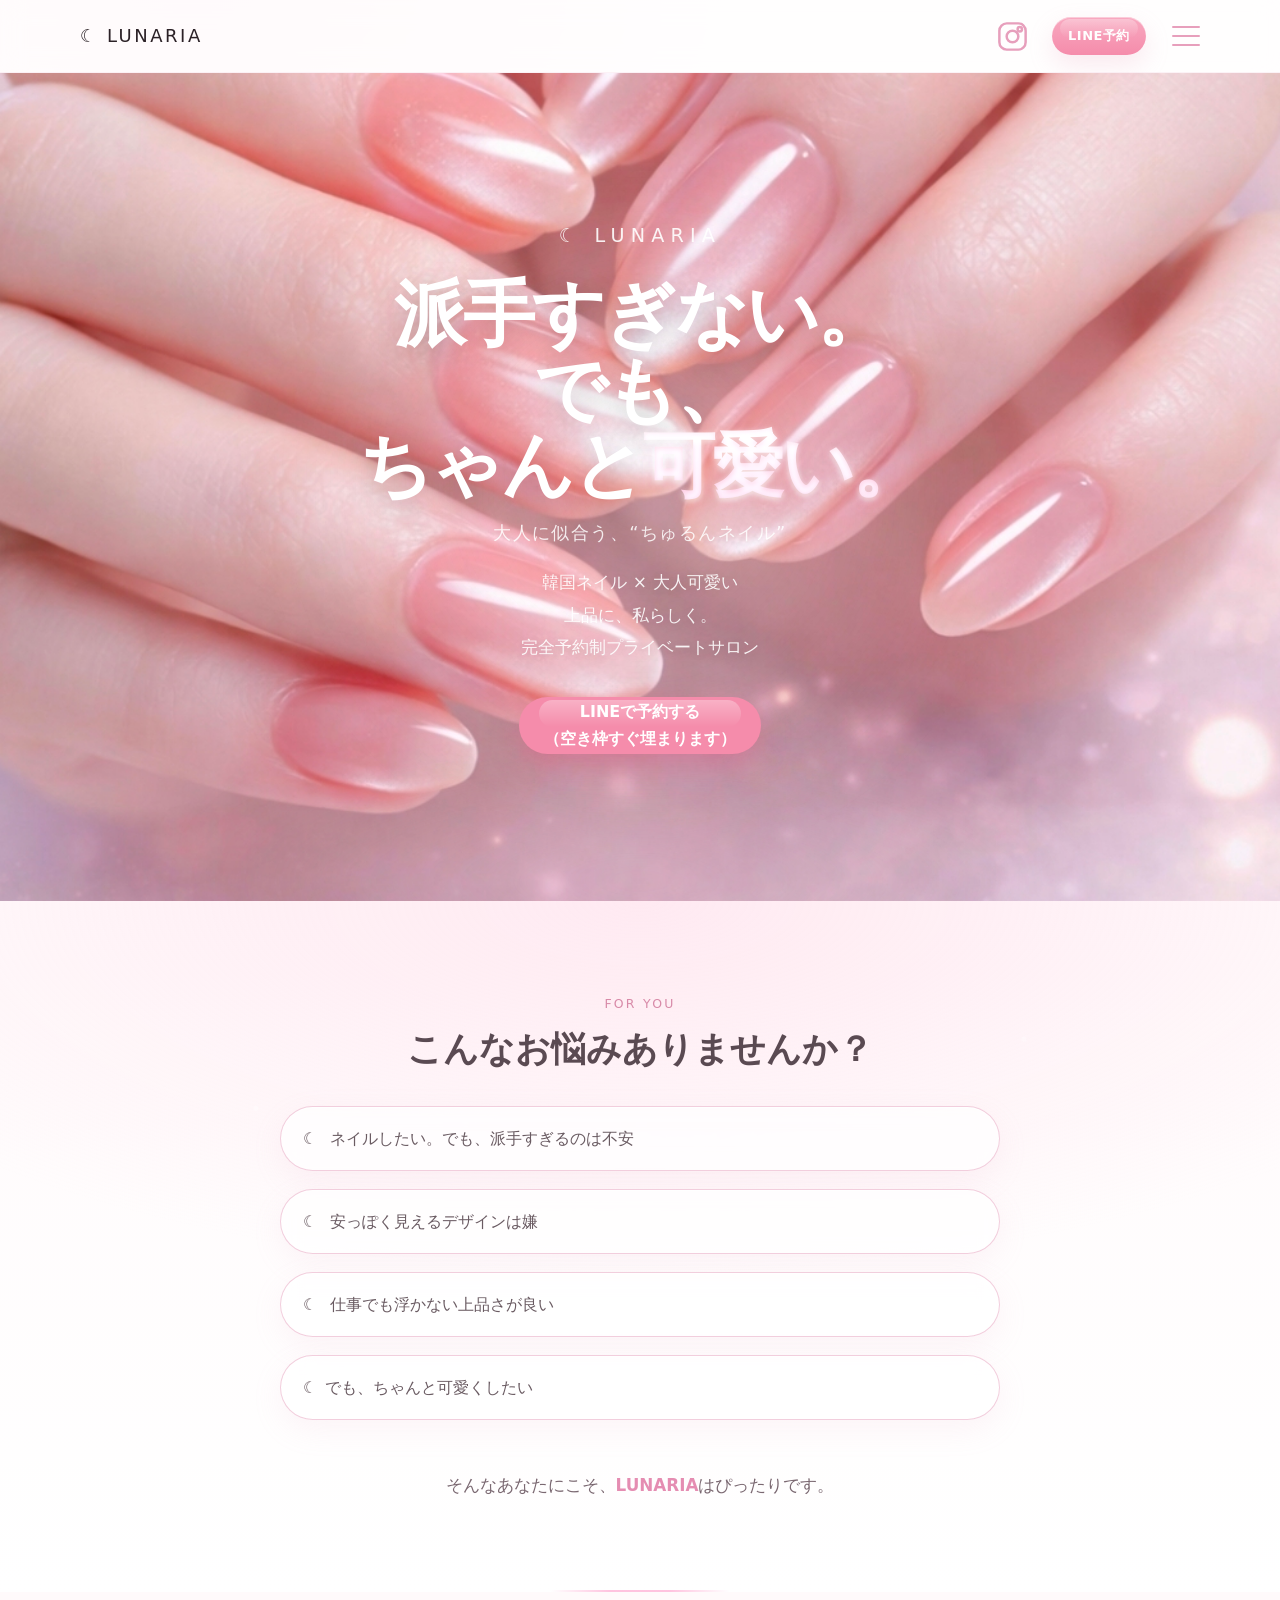
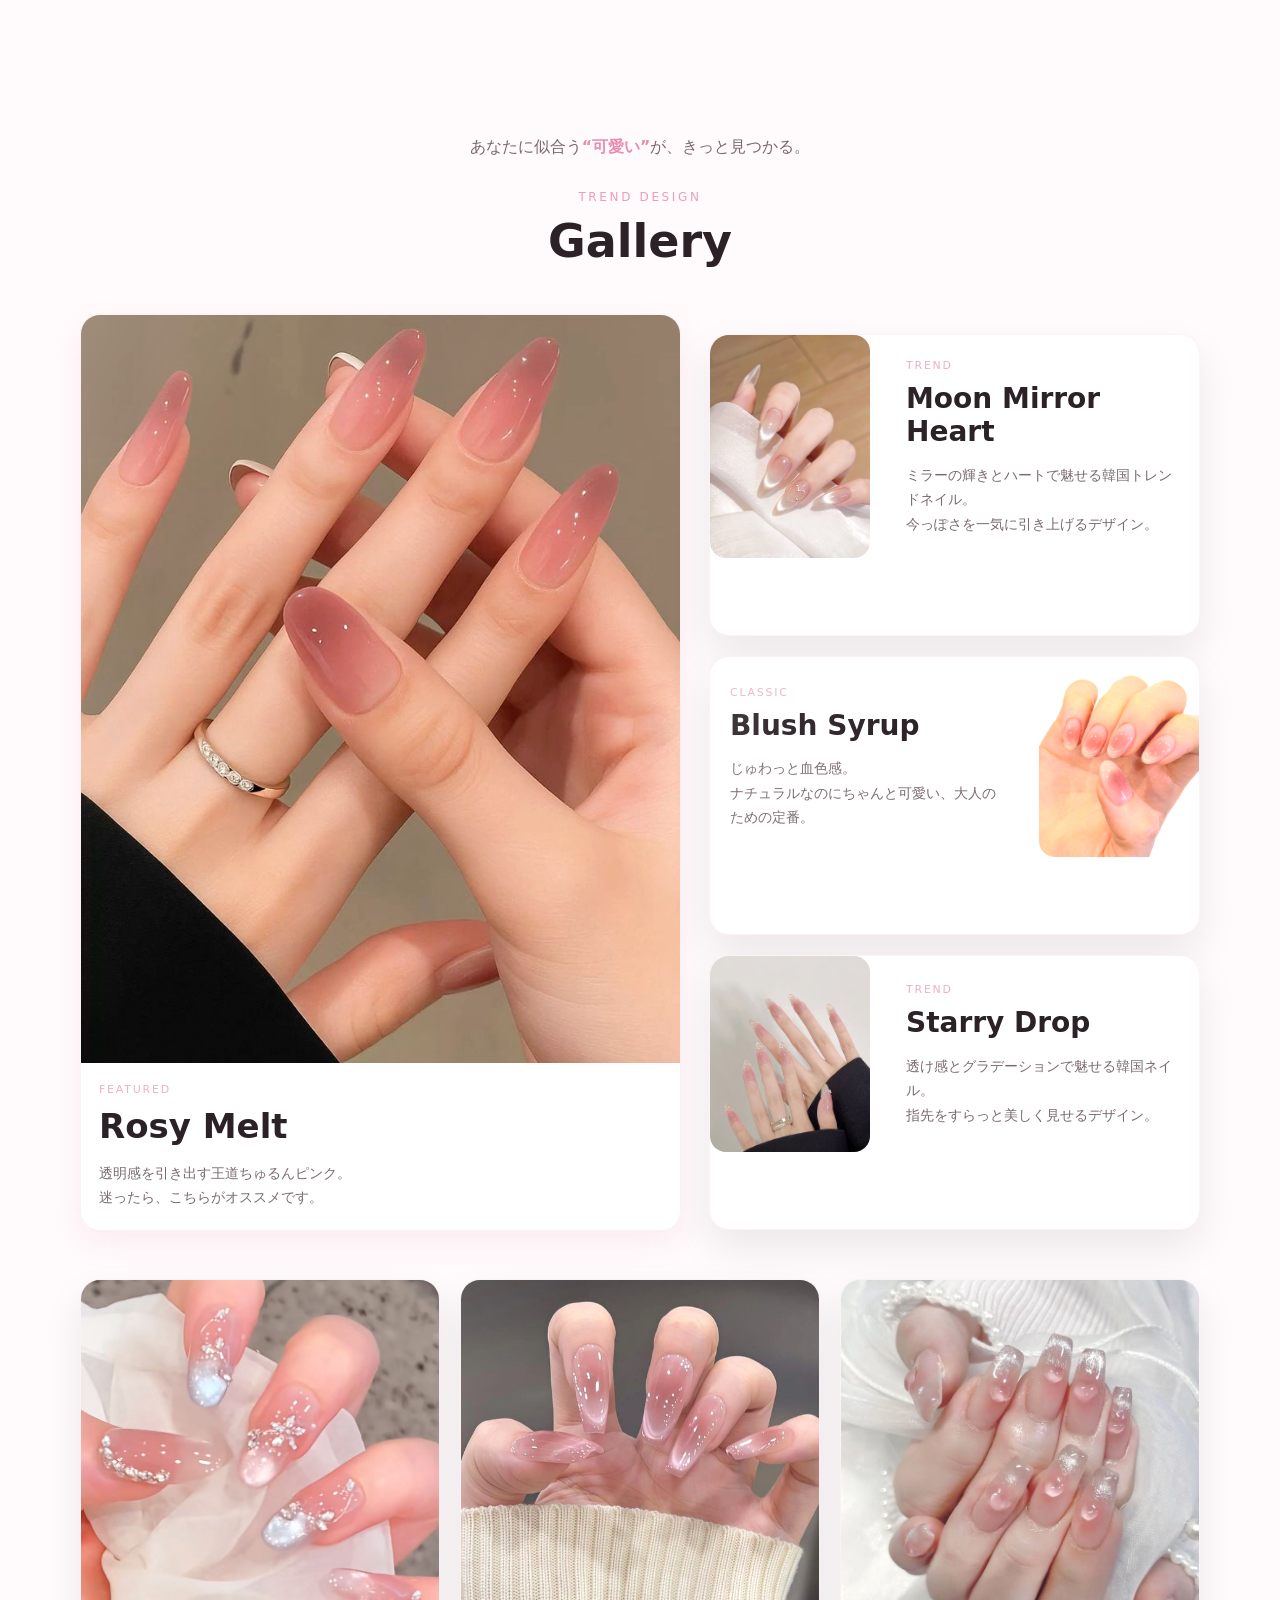
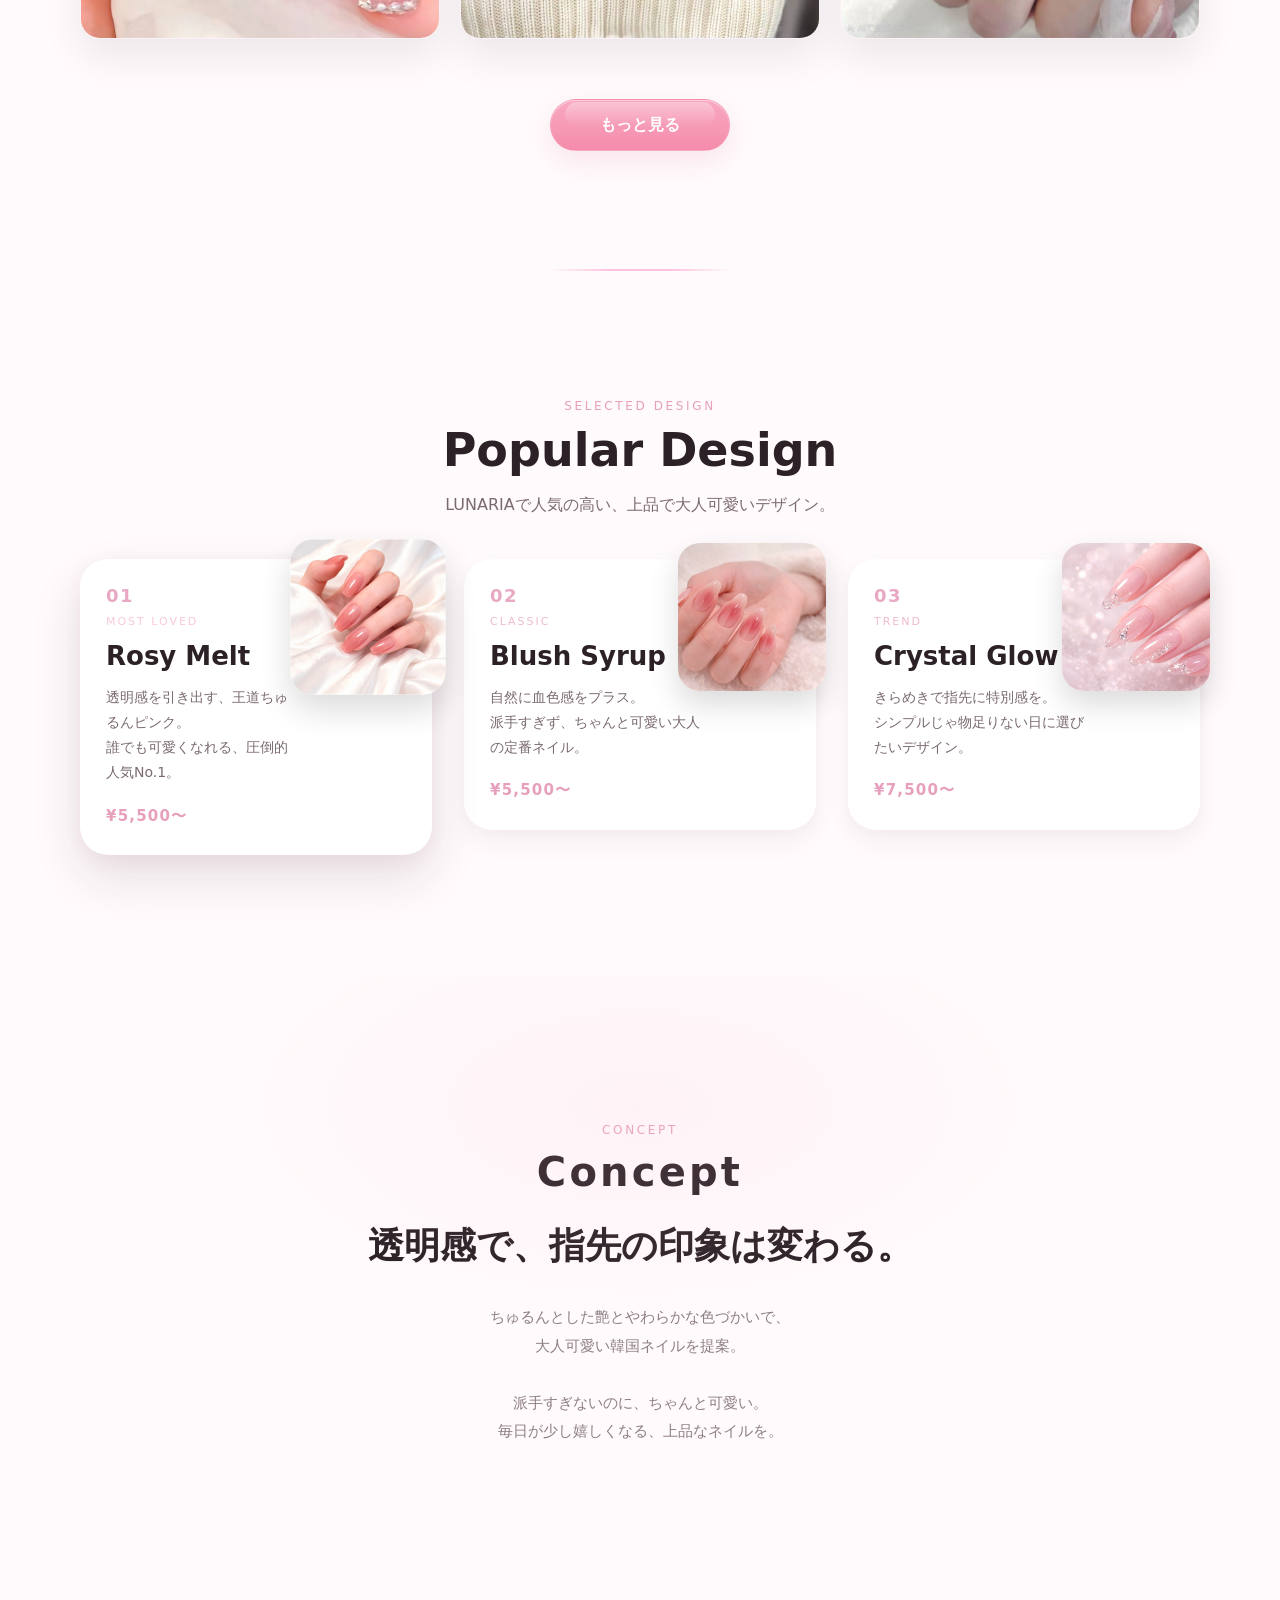
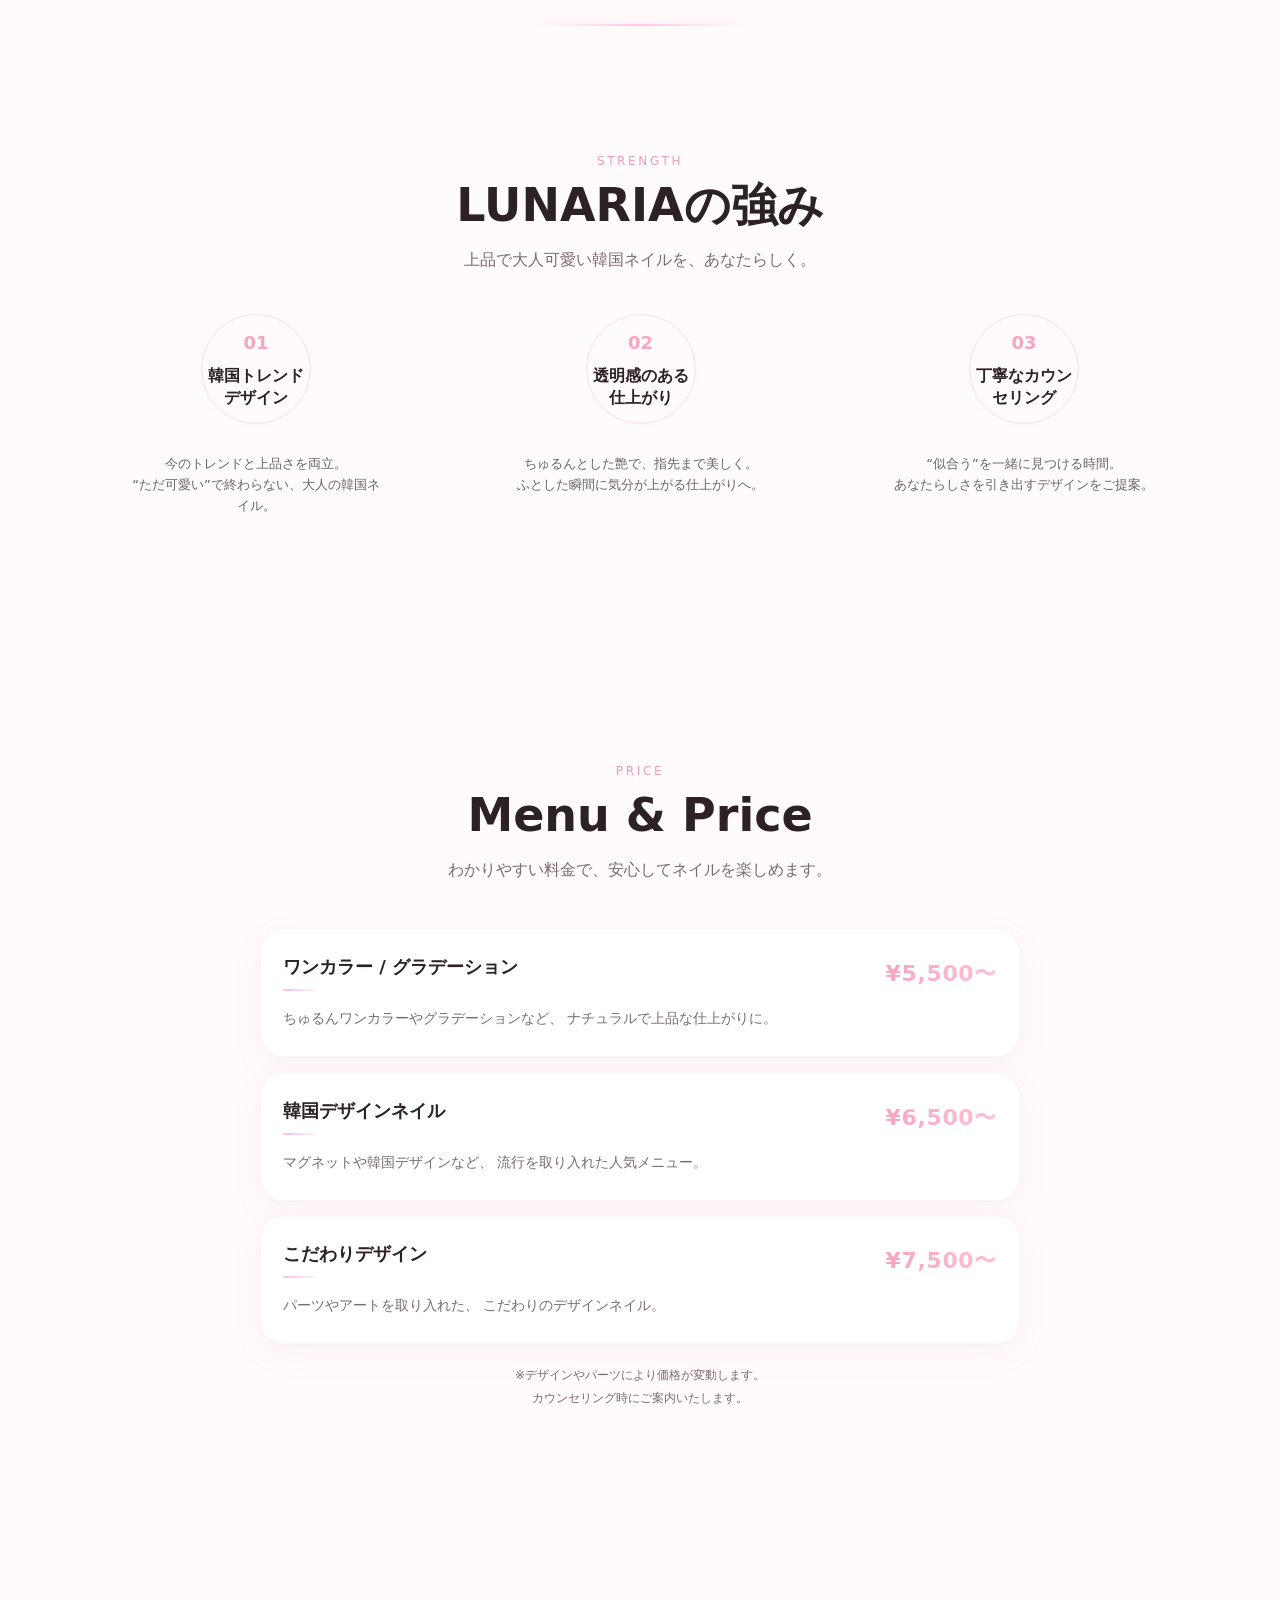
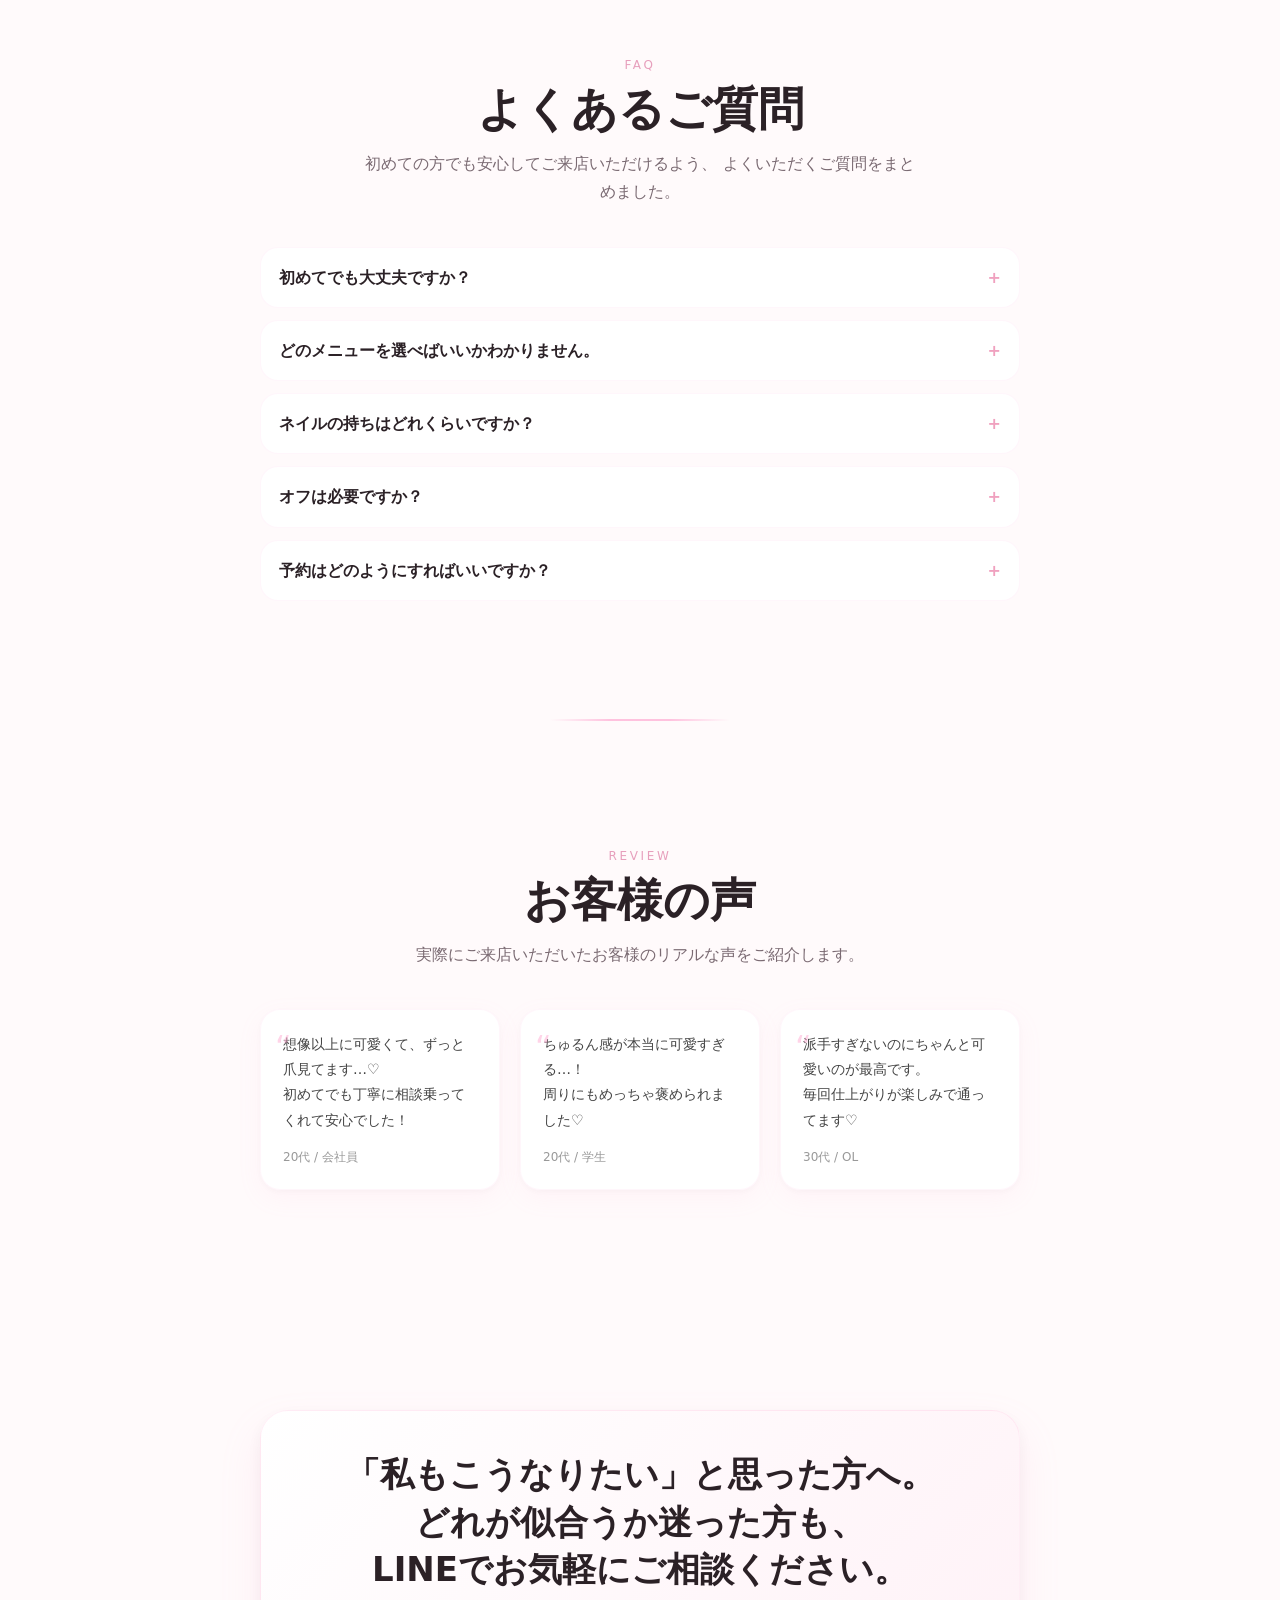
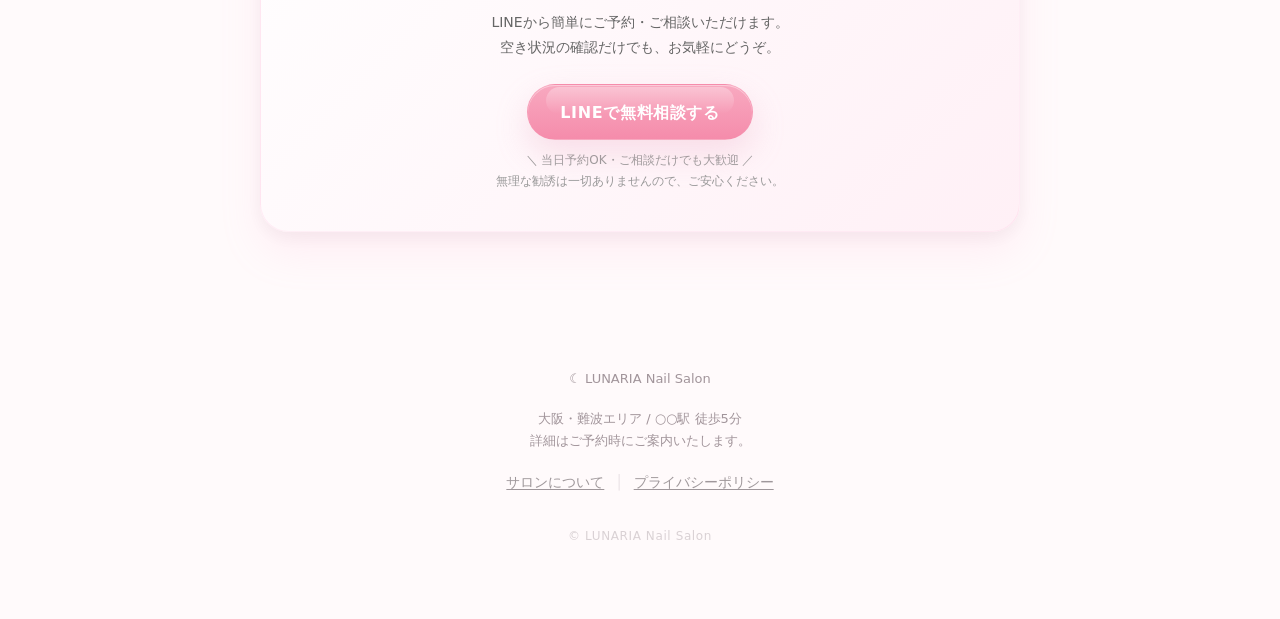
==== commit 81ed1dc1: "Add files via upload" ====
--- a/index.html
+++ b/index.html
@@ -6,11 +6,11 @@
     name="viewport"
     content="width=device-width, initial-scale=1.0"
   >
+  <title>LUNARIA | 韓国ネイルサロン</title>
   <meta
     name="description"
     content="LUNARIAは、上品で大人可愛い韓国ネイルを提案する完全予約制プライベートサロンです。"
   >
-  <title>LUNARIA | 韓国ネイルサロン</title>
 
   <link rel="stylesheet" href="css/style.css">
 </head>
@@ -88,10 +88,10 @@
         <p class="hero__brand">☾ LUNARIA</p>
 
         <h1 class="hero__title">
-          ちゅるん、<br><span>ときめく</span>指先。
+          派手すぎない。<br>でも、<br>ちゃんと<span>可愛い。</span>
         </h1>
         <p class="hero__subtitle">
-         視線を奪う、透明感。
+         大人に似合う、“ちゅるんネイル”
         </p>
 
         <p class="hero__text">
@@ -101,8 +101,30 @@
         </p>
 
         <a href="#cta" class="btn hero__btn">
-          LINEで予約する
+          LINEで予約する<br>
+          （空き枠すぐ埋まります）
         </a>
+      </div>
+    </section>
+
+    <!-- empathy -->
+    <section class="empathy section-divider">
+      <div class="empathy__inner">
+        <p class="empathy__eyebrow">For you</p>
+        <h2 class="empathy__title">こんなお悩みありませんか？</h2>
+
+         <ul class="empathy__list">
+           <li><span class="logo-mark">☾</span> ネイルしたい。でも、派手すぎるのは不安</li>
+           <li><span class="logo-mark">☾</span>
+           安っぽく見えるデザインは嫌</li>
+           <li><span class="logo-mark">☾</span>
+           仕事でも浮かない上品さが良い</li>
+           <li><span class="logo-mark">☾</span>でも、ちゃんと可愛くしたい</li>
+         </ul>
+
+        <p class="empathy__message">
+          そんなあなたにこそ、<span>LUNARIA</span>はぴったりです。
+        </p>
       </div>
     </section>
 
@@ -110,11 +132,10 @@
     <section class="gallery section section-divider">
       <div class="container">
         <div class="section-head center fade-up">
+          <p class="gallery-lead">あなたに似合う<span>“可愛い”</span>が、きっと見つかる。
+          </p>
           <span class="section-label">Trend Design</span>
           <h2 class="section-title">Gallery</h2>
-          <p class="section-text">
-            透明感とときめきをまとった、LUNARIAの人気デザイン。
-          </p>
         </div>
 
         <div class="gallery__layout">
--- a/css/style.css
+++ b/css/style.css
@@ -205,8 +205,8 @@
 .cta-button:hover{
   transform:translateY(-2px) scale(1.03);
   box-shadow:
-    0 14px 28px rgba(231,159,188,0.32),
-    inset 0 2px 6px rgba(255,255,255,0.6);
+    0 18px 40px rgba(231,159,188,0.32),
+    inset 0 2px 6px rgba(255,255,255,0.4);
 }
 
 .card{
@@ -422,6 +422,13 @@
   height:100%;
   object-fit:cover;
   transform:scale(1.08);
+}
+
+.hero::before{
+  content:"";
+  position:absolute;
+  inset:0;
+  background: rgba(255,255,255,0.08);
 }
 
 .hero::after{
@@ -463,10 +470,10 @@
 }
 
 .hero__brand{
-  font-size:14px;
+  font-size:1.2em;
   letter-spacing:.32em;
-  color:rgba(255,255,255,0.6);
-  margin-bottom:16px;
+  color:rgba(255,255,255,1);
+  margin-bottom:24px;
   text-transform:uppercase;
   opacity:.9;
 }
@@ -485,18 +492,17 @@
 }
 
 .hero__title span{
-  background:linear-gradient(
-    180deg,
-    #ff9ec4 0%,
-    #ff69a3 40%,
-    #ffb6d3 100%
-  );
+  background: linear-gradient(
+  180deg,
+  #FADADD 0%,
+  #F6AFC7 100%
+);
   -webkit-background-clip:text;
   -webkit-text-fill-color:transparent;
   filter:brightness(1.12);
   text-shadow:
-    0 2px 10px rgba(255,120,170,0.25),
-    0 0 20px rgba(255,180,210,0.2);
+  0 2px 6px rgba(255,255,255,0.6),
+  0 6px 16px rgba(231,84,128,0.15);
 }
 
 .hero__subtitle{
@@ -517,6 +523,7 @@
 .hero__btn{
   margin-top:34px;
   background:#f58cab;
+  box-shadow: 0 12px 30px rgba(231, 84, 128, 0.38);
 }
 
 @media (max-width:900px){
@@ -555,8 +562,128 @@
 }
 
 /* =========================
+   EMPATHY
+========================= */
+.empathy{
+  position: relative;
+  padding: 72px 20px;
+  background:
+    radial-gradient(120% 90% at 50% 0%, rgba(255, 214, 230, 0.45) 0%, rgba(255, 255, 255, 0) 60%),
+    linear-gradient(180deg, #fffafb 0%, #fff 100%);
+  overflow: hidden;
+}
+
+.empathy::before{
+  content: "";
+  position: absolute;
+  inset: 0;
+  pointer-events: none;
+  background:
+    radial-gradient(circle at 20% 30%, rgba(255,255,255,0.7) 0 2px, transparent 3px),
+    radial-gradient(circle at 80% 20%, rgba(255,255,255,0.5) 0 2px, transparent 3px),
+    radial-gradient(circle at 30% 80%, rgba(255,255,255,0.6) 0 2px, transparent 3px),
+    radial-gradient(circle at 75% 75%, rgba(255,255,255,0.4) 0 2px, transparent 3px);
+  opacity: 0.6;
+}
+
+.empathy__inner{
+  width: min(100%, 720px);
+  margin: 0 auto;
+  text-align: left;
+  position: relative;
+  z-index: 1;
+}
+
+.empathy__eyebrow{
+  text-align: center;
+  margin: 0 0 10px;
+  font-size: 0.78rem;
+  letter-spacing: 0.18em;
+  text-transform: uppercase;
+  color: #d88aa8;
+}
+
+.empathy__title{
+  text-align: center;
+  margin: 0;
+  font-size: clamp(1.6rem, 5vw, 2.2rem);
+  font-weight: 700;
+  line-height: 1.4;
+  color: #5a4a52;
+}
+
+.empathy__list{
+  list-style: none;
+  padding: 0;
+  margin: 32px 0 0;
+  display: grid;
+  gap: 18px;
+}
+
+.empathy__list li{
+  padding: 16px 18px;
+  border-radius: 999px;
+  background: rgba(255,255,255,0.72);
+  border: 1px solid rgba(240, 198, 216, 0.85);
+  box-shadow:
+    0 10px 30px rgba(232, 170, 197, 0.12),
+    inset 0 1px 0 rgba(255,255,255,0.85);
+  color: #6a5b62;
+  font-size: 0.98rem;
+  line-height: 1.7;
+  backdrop-filter: blur(10px);
+  -webkit-backdrop-filter: blur(10px);
+}
+
+.empathy__message{
+  text-align: center;
+  margin: 50px 0 0;
+  font-size: 1rem;
+  line-height: 1.8;
+  color: #7a6871;
+}
+
+.empathy__message span{
+  color: #e58db2;
+  font-weight: 700;
+}
+
+@media (min-width: 768px){
+  .empathy{
+    padding: 92px 24px;
+  }
+
+  .empathy__list li{
+    font-size: 1rem;
+    padding: 18px 22px;
+  }
+
+  .empathy__message{
+    font-size: 1.05rem;
+  }
+}
+
+.logo-mark{
+  margin-right: 8px;
+}
+
+/* =========================
    TOP GALLERY
 ========================= */
+.gallery-lead{
+  margin: 20px 0 20px;
+  text-align: center;
+  font-size: 0.98rem;
+  line-height: 1.9;
+  color: #7a6871;
+}
+
+.gallery-lead span{
+  color: #e58db2;
+  font-weight: 600;
+}
+
+
 .gallery .section-head{
   margin-bottom:48px;
 }
@@ -579,7 +706,6 @@
     box-shadow .25s ease;
 }
 
-/* うっすら表面のツヤだけ */
 .gallery-card::before,
 .gallery-mini::before{
   content:"";
@@ -691,7 +817,7 @@
 }
 
 .gallery-card__eyebrow{
-  margin-bottom:12px;
+  margin-bottom:6px;
   font-size:11px;
   letter-spacing:.16em;
   text-transform:uppercase;
@@ -703,11 +829,11 @@
   font-size:clamp(18px, 2.2vw, 26px);
   line-height:1.2;
   color:var(--text);
-  font-weight:700;
+  font-weight:600;
 }
 
 .gallery-card__text{
-  margin-top:12px;
+  margin-top:14px;
   color:var(--text-soft);
   line-height:1.75;
   font-size:14px;
@@ -736,7 +862,6 @@
   border-radius:20px;
 }
 
-/* こっちは hover 時だけ流れる光 */
 .gallery__bottom .gallery-mini::after{
   content:"";
   position:absolute;
@@ -1122,6 +1247,12 @@
     font-size: 14px;
   }
 }
+
+@media (min-width: 1024px){
+  .popular__grid{
+    grid-template-columns: repeat(3, 1fr);
+  }
+}
 /* =========================
    CONCEPT
 ========================= */
@@ -1547,17 +1678,23 @@
   display:inline-flex;
   align-items:center;
   justify-content:center;
-  min-height:52px;
-  padding:0 24px;
+
+  min-height:56px;
+  padding:0 32px; 
+
   border:1px solid transparent;
   border-radius:999px;
+
   background:linear-gradient(180deg, #f8a9c0 0%, #f58cab 100%);
   color:#fff;
   font-weight:600;
+  font-size:16px;
   letter-spacing:.04em;
+
   box-shadow:
-    0 10px 24px rgba(231,159,188,0.22),
+    0 14px 32px rgba(231,159,188,0.28),
     inset 0 1px 0 rgba(255,255,255,0.4);
+
   transition:transform .25s ease, box-shadow .25s ease;
 }
 
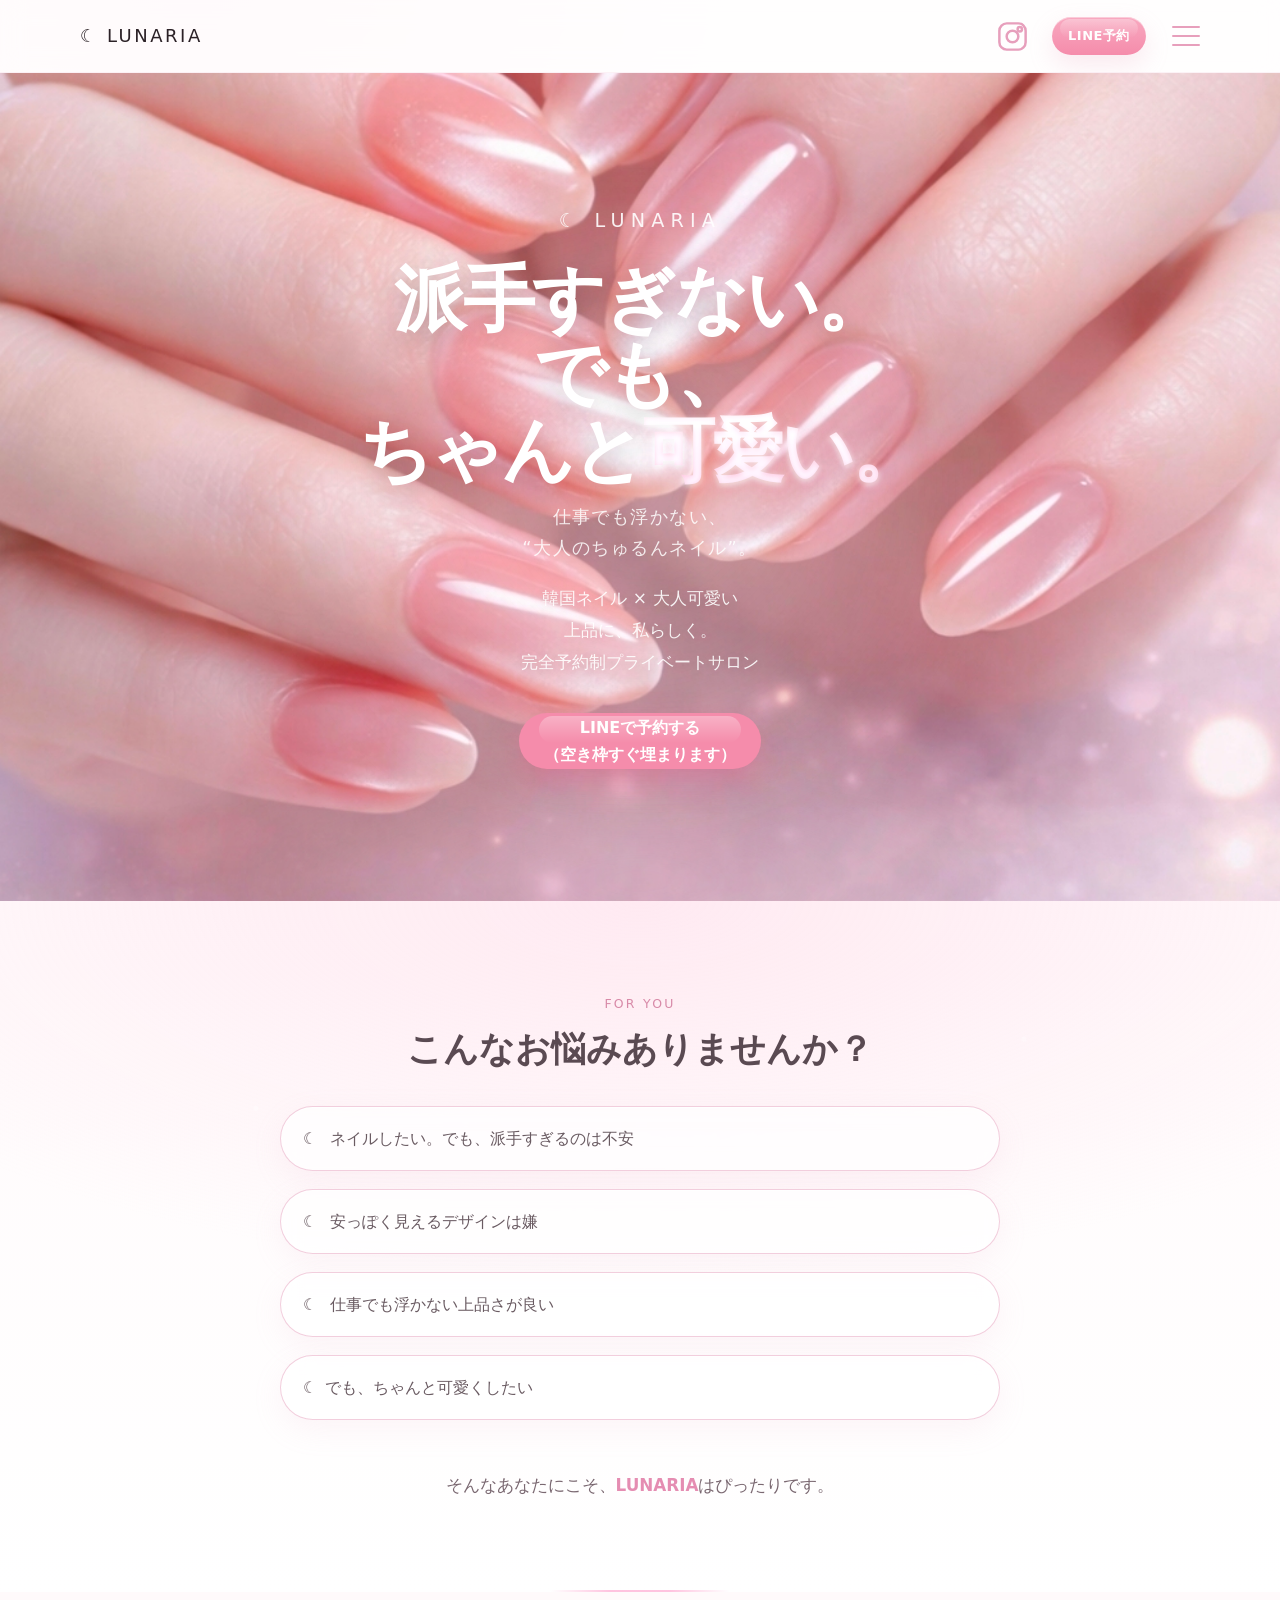
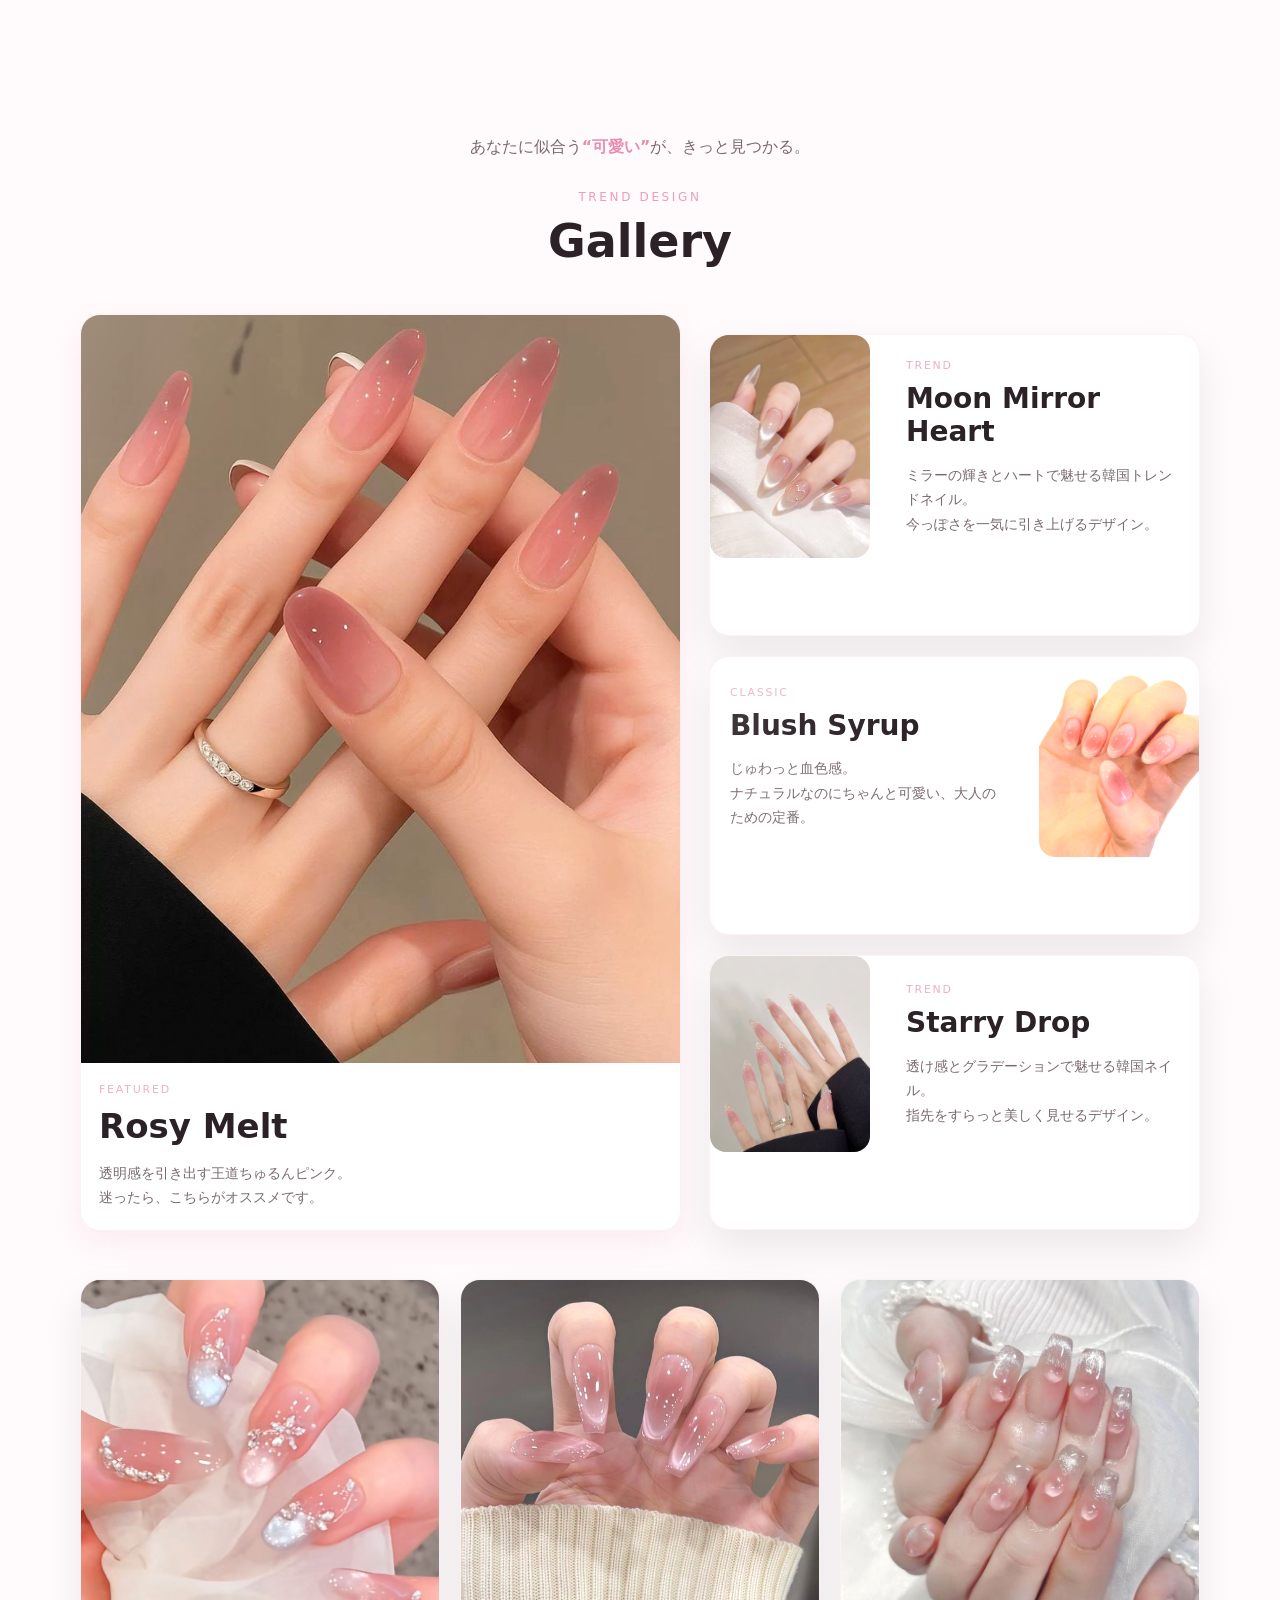
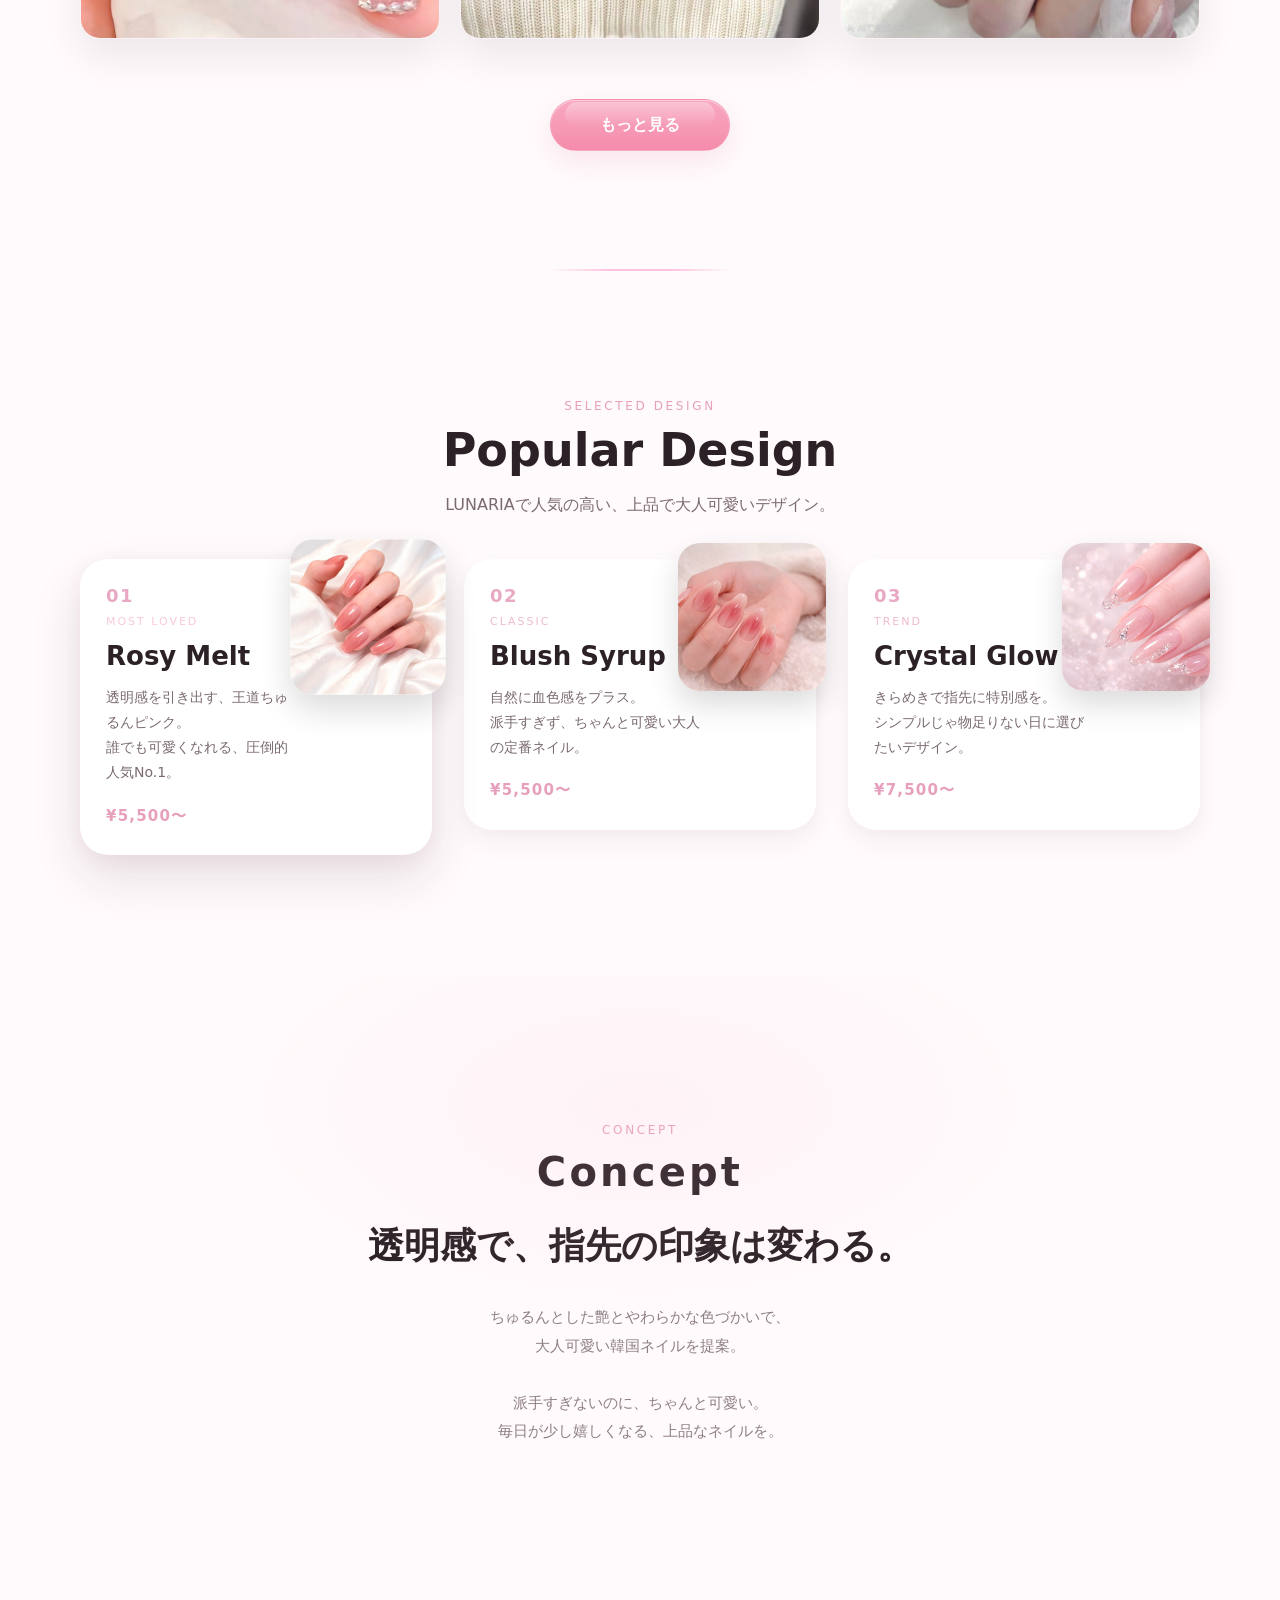
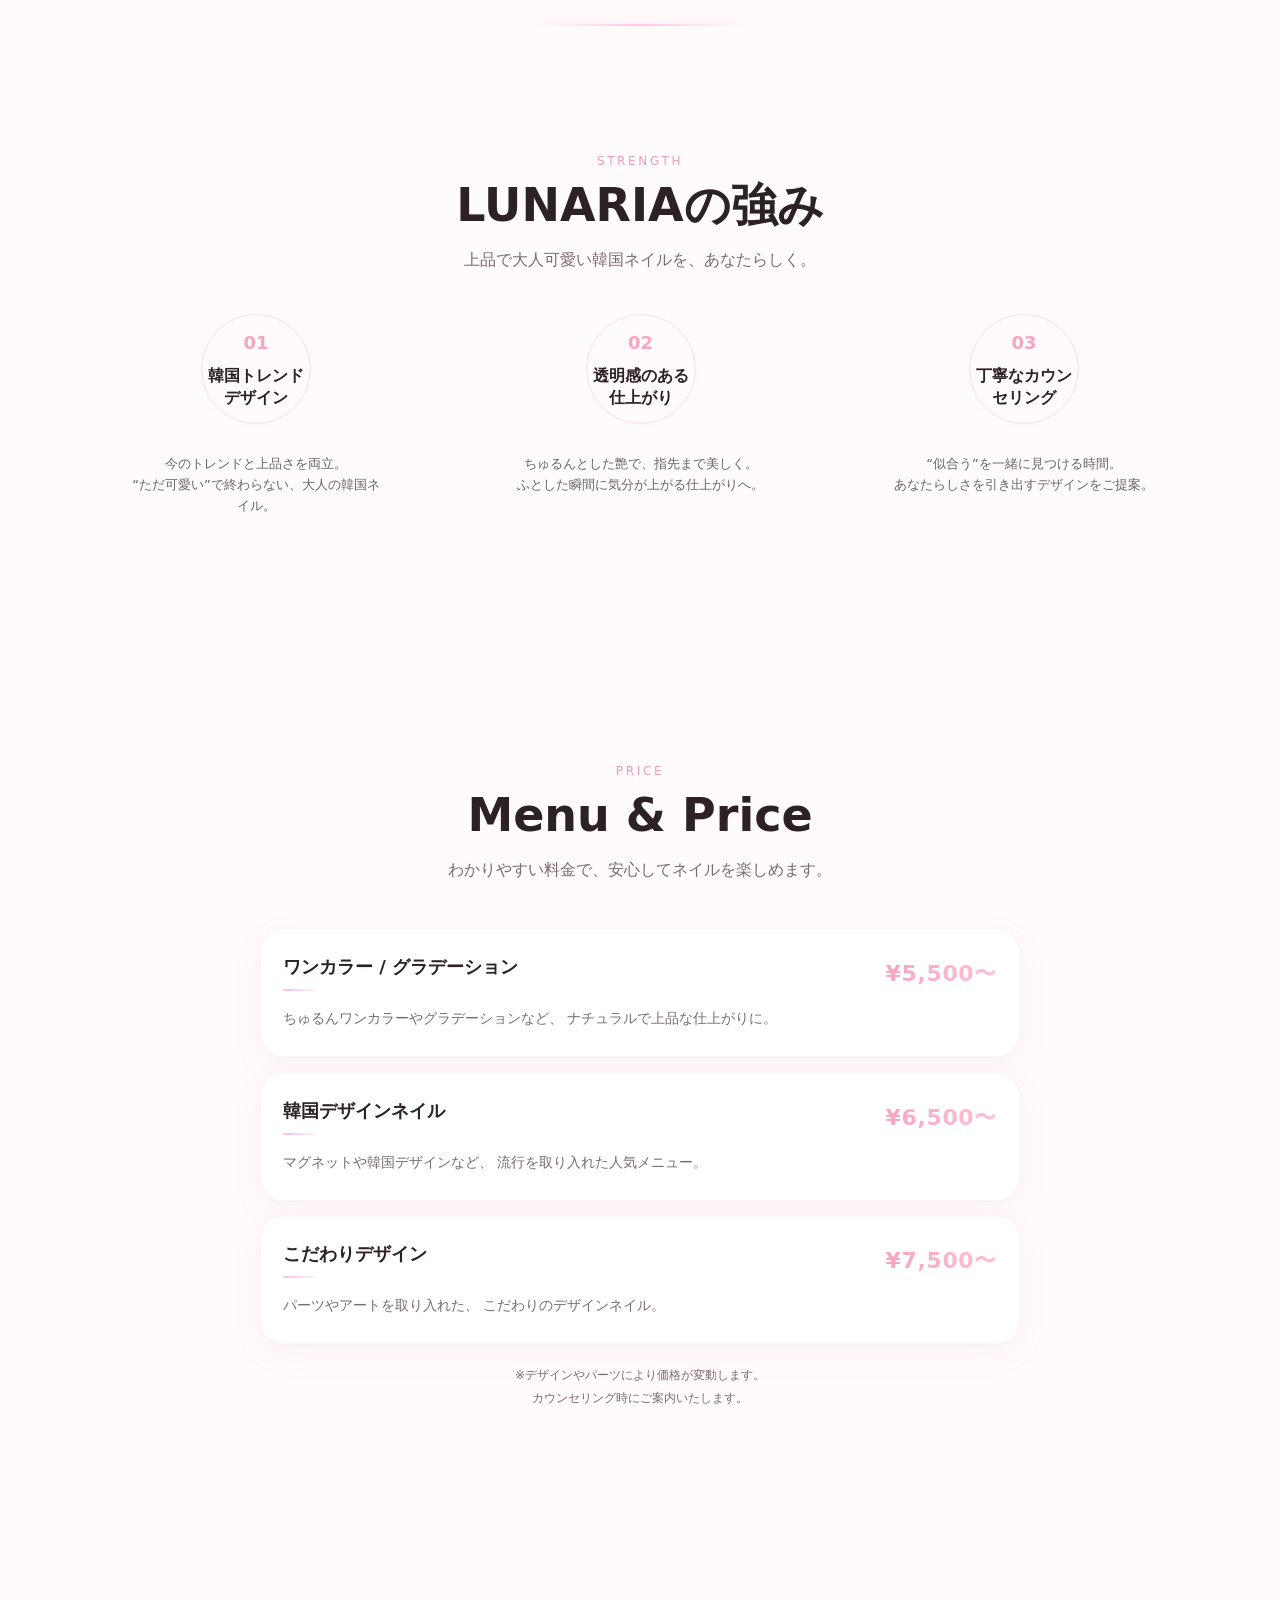
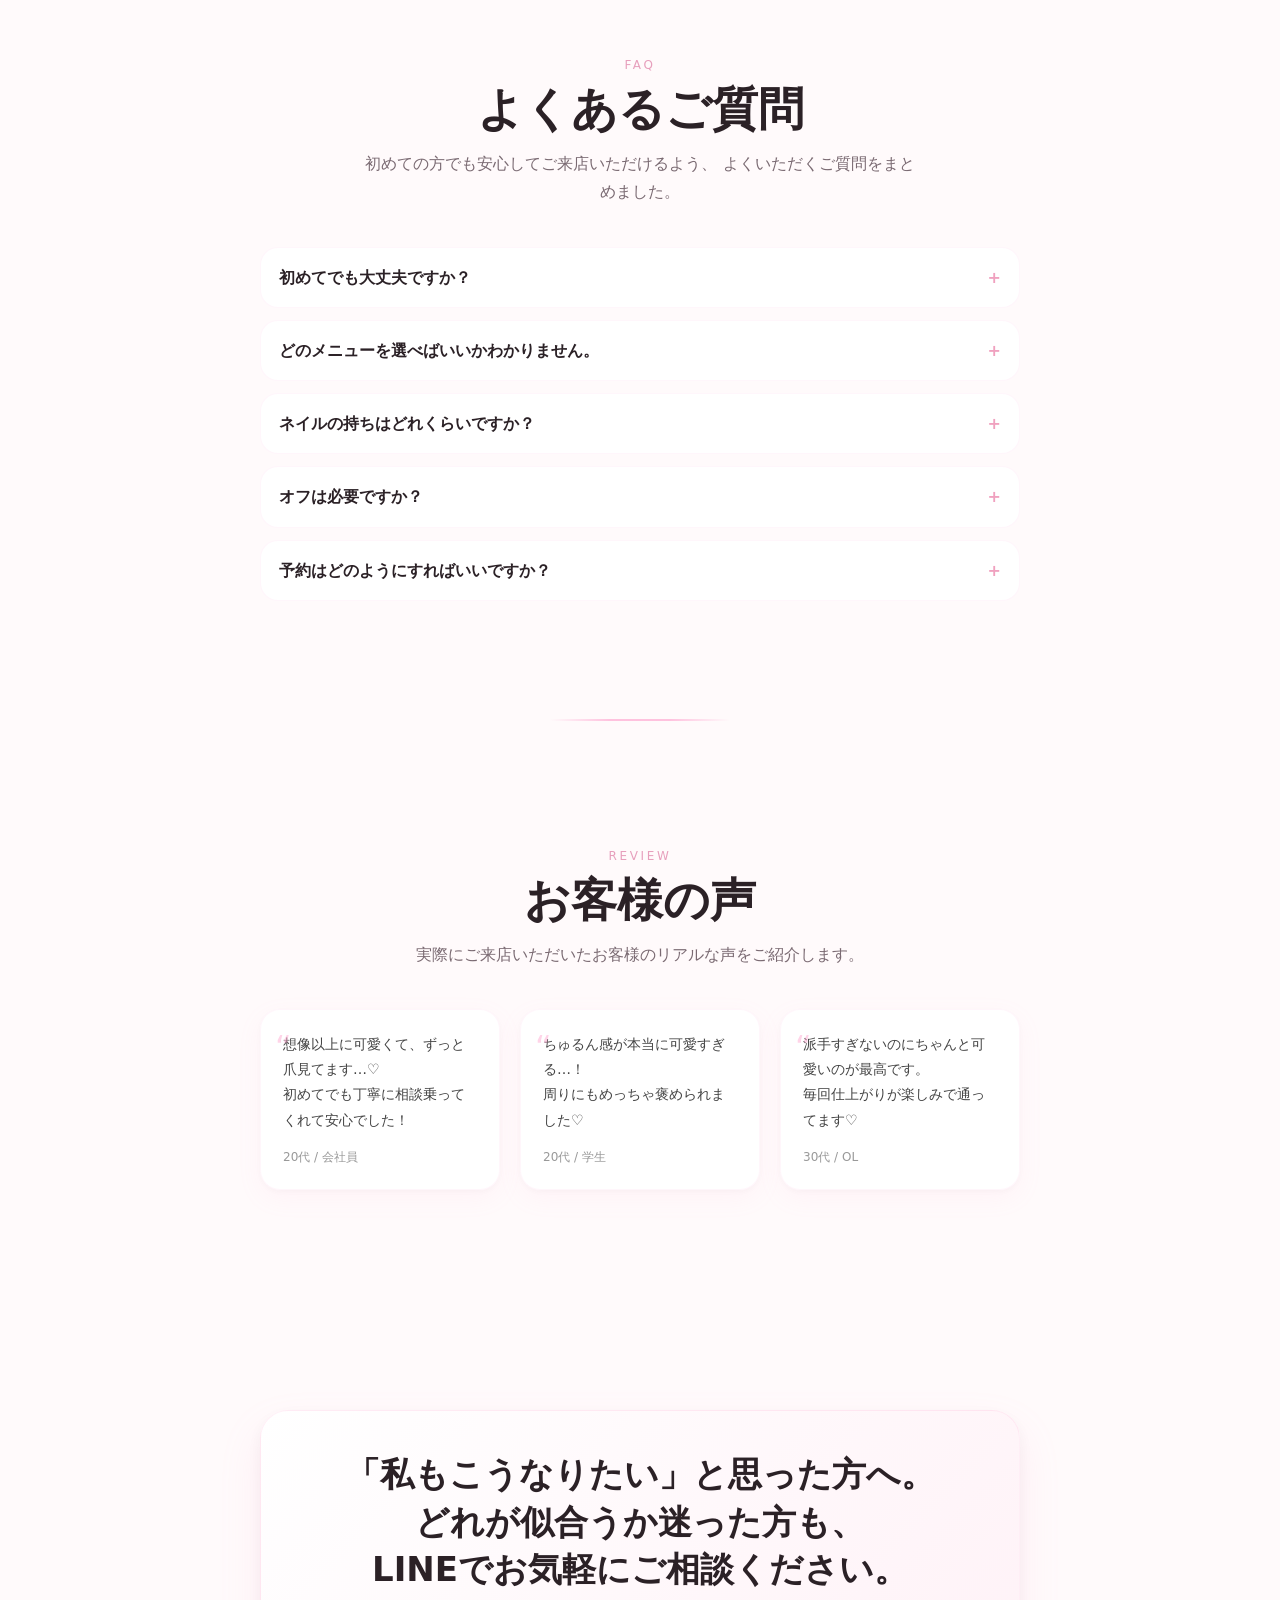
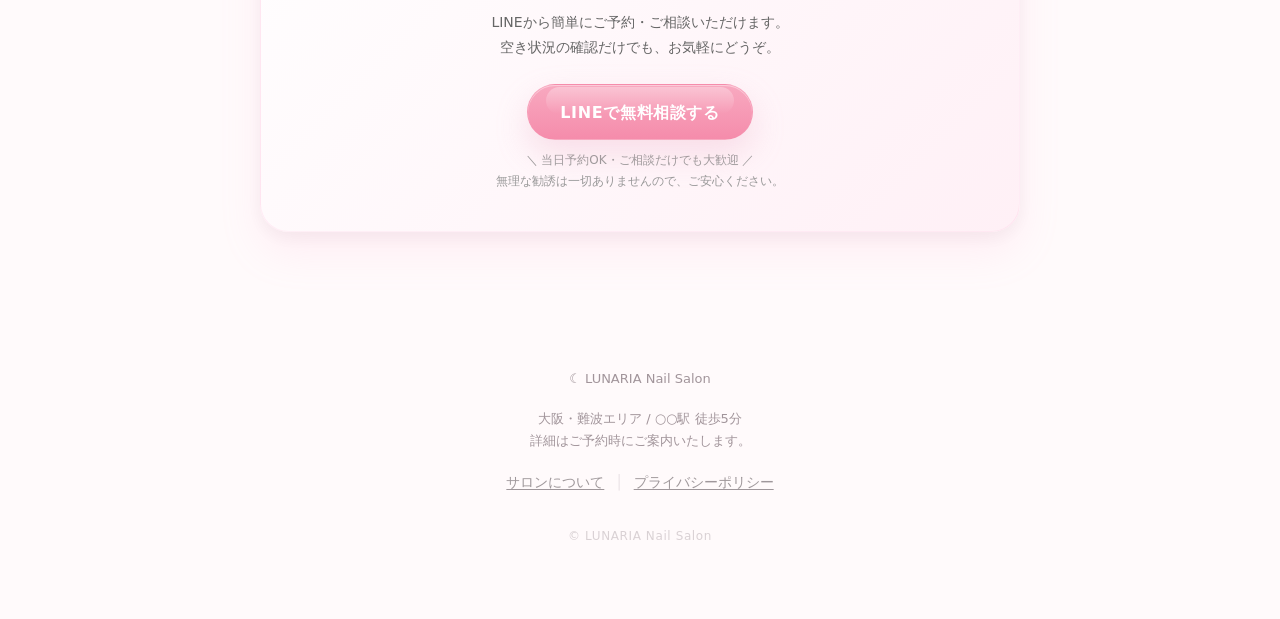
==== commit f3f49dba: "Add files via upload" ====
--- a/index.html
+++ b/index.html
@@ -91,7 +91,8 @@
           派手すぎない。<br>でも、<br>ちゃんと<span>可愛い。</span>
         </h1>
         <p class="hero__subtitle">
-         大人に似合う、“ちゅるんネイル”
+         仕事でも浮かない、<br>
+         “大人のちゅるんネイル”。
         </p>
 
         <p class="hero__text">
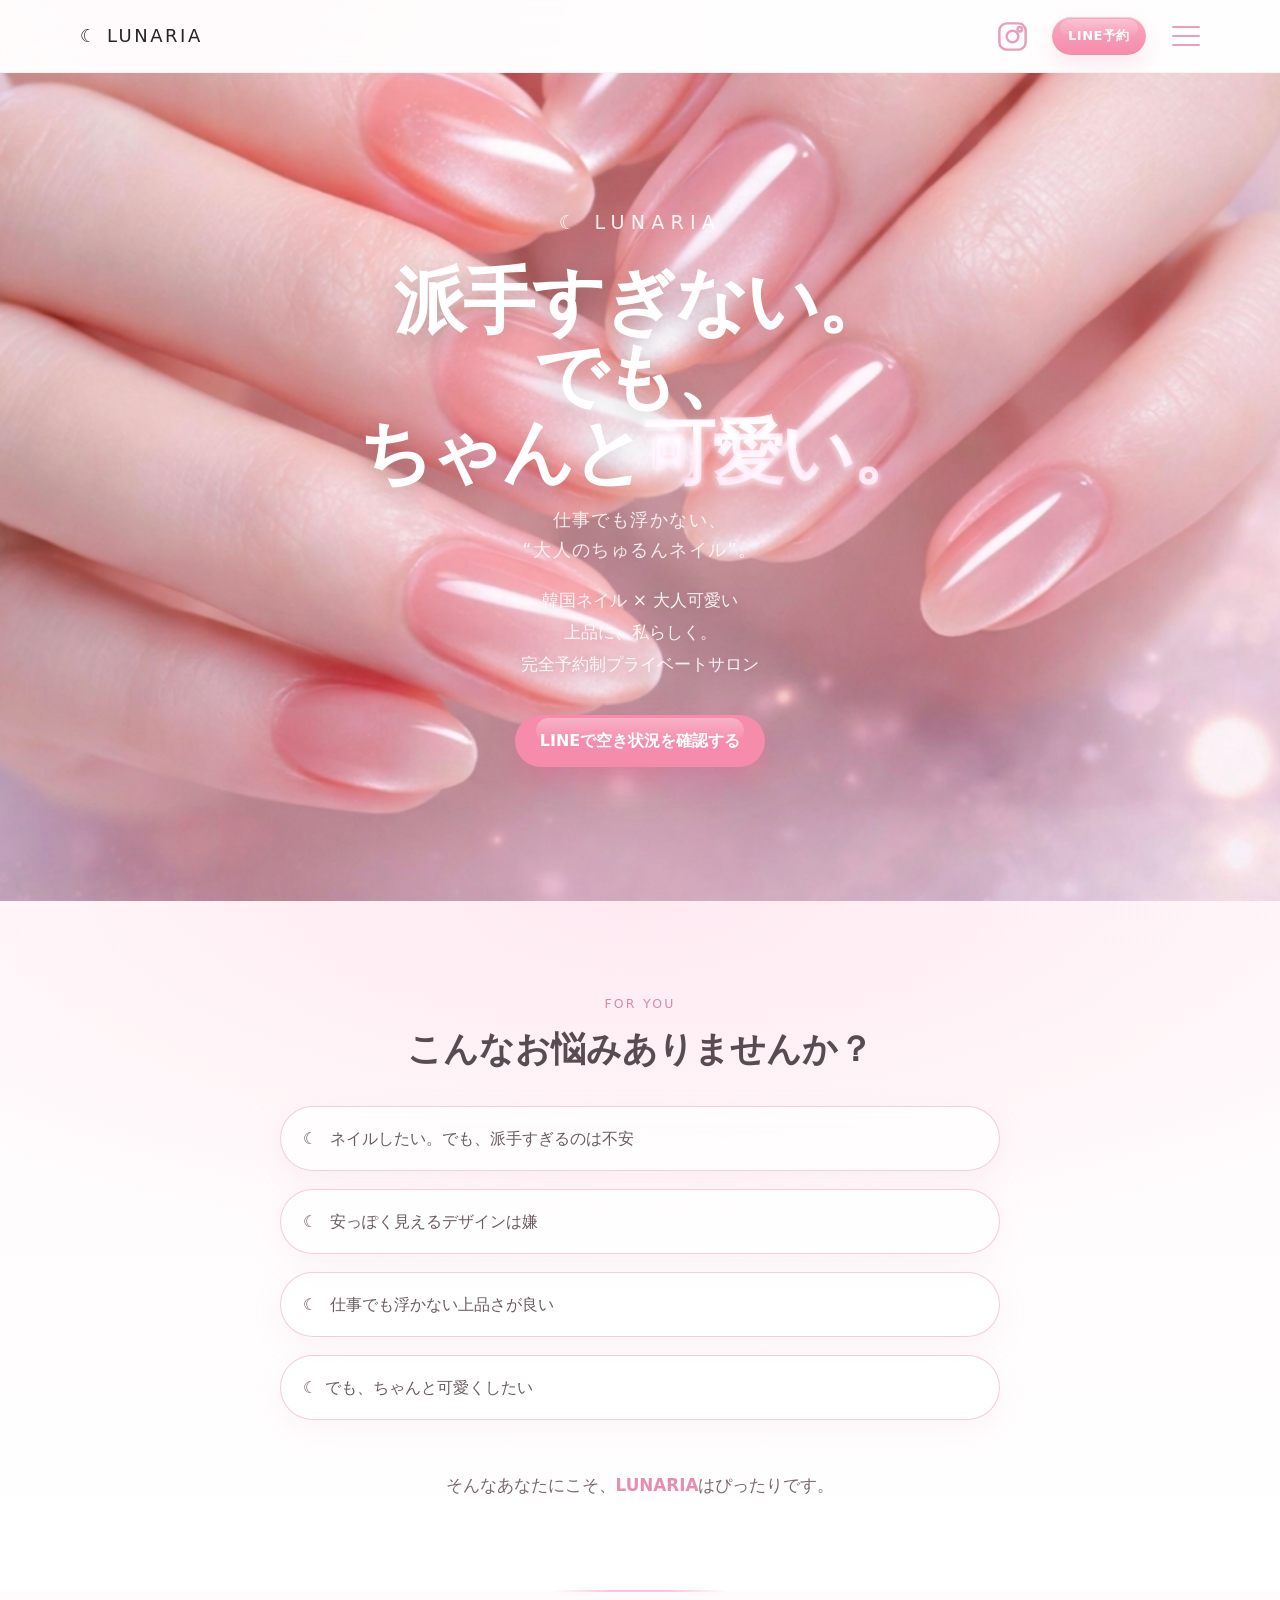
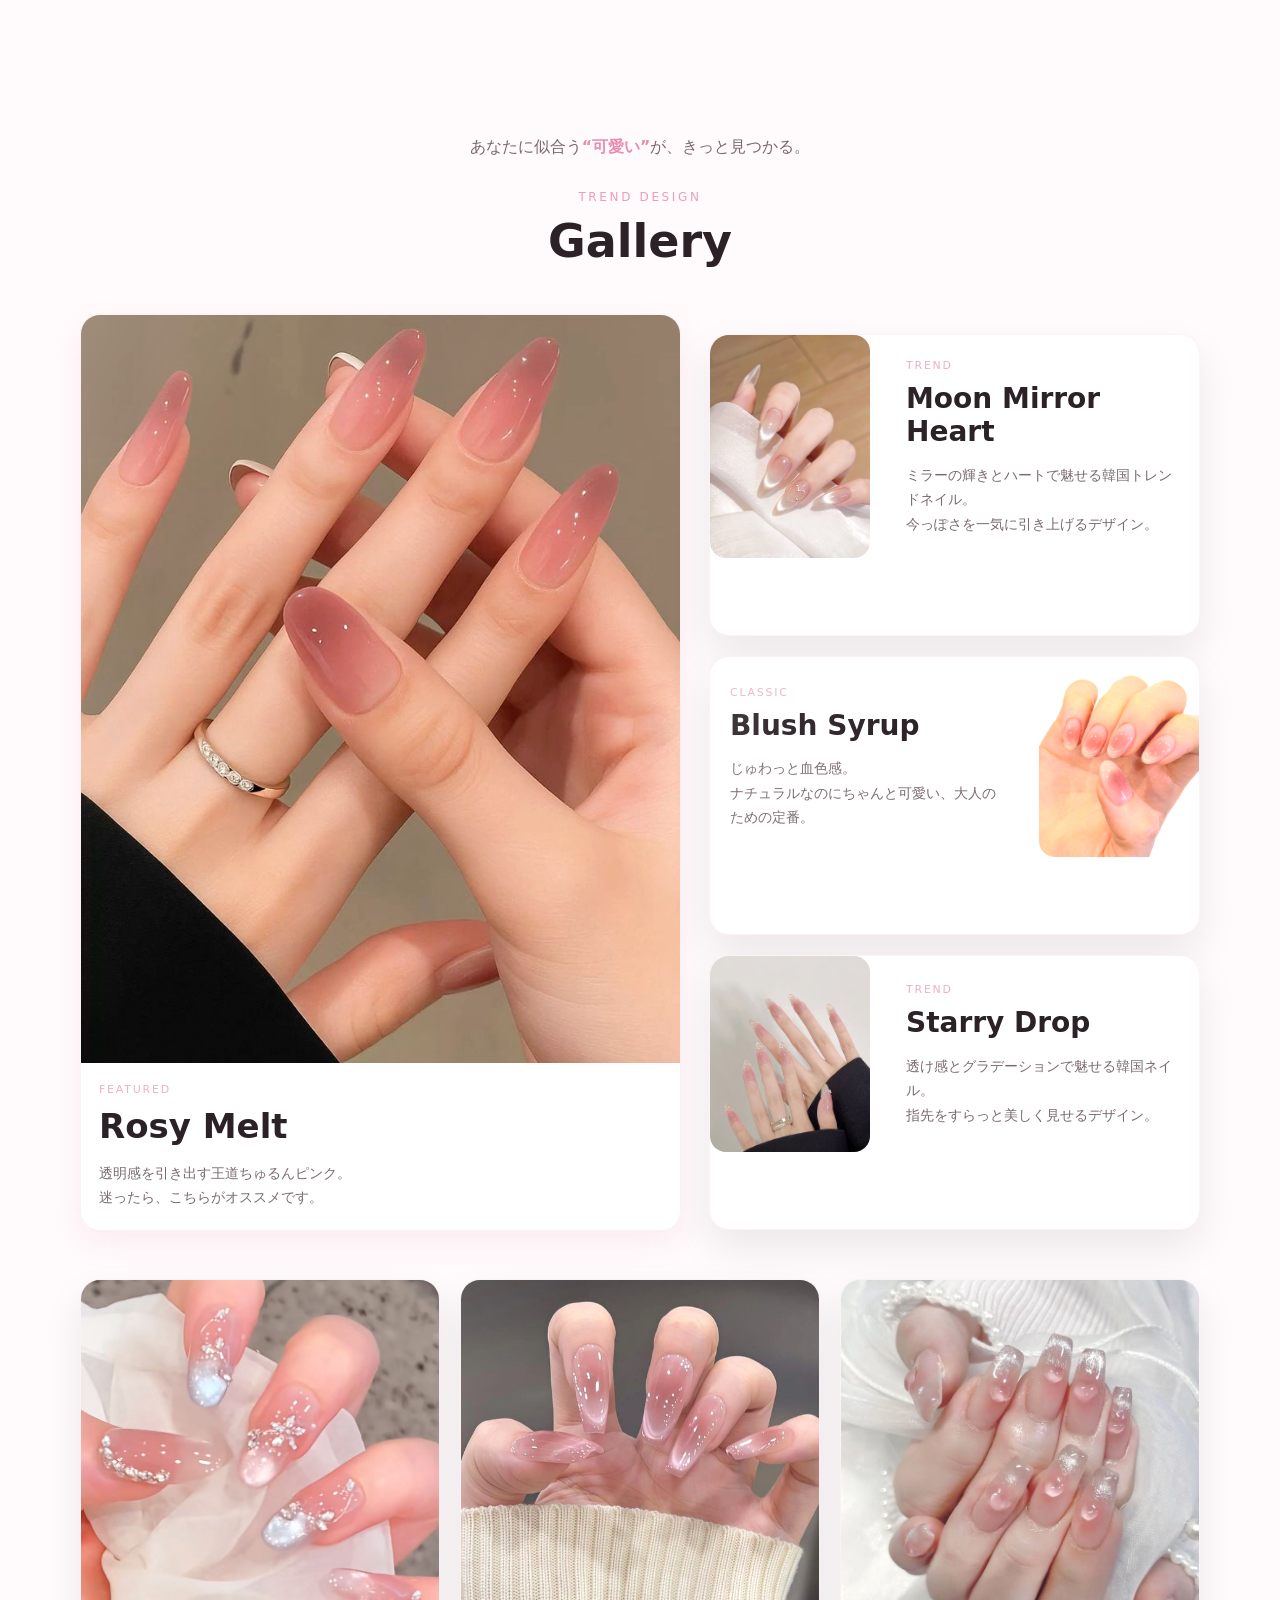
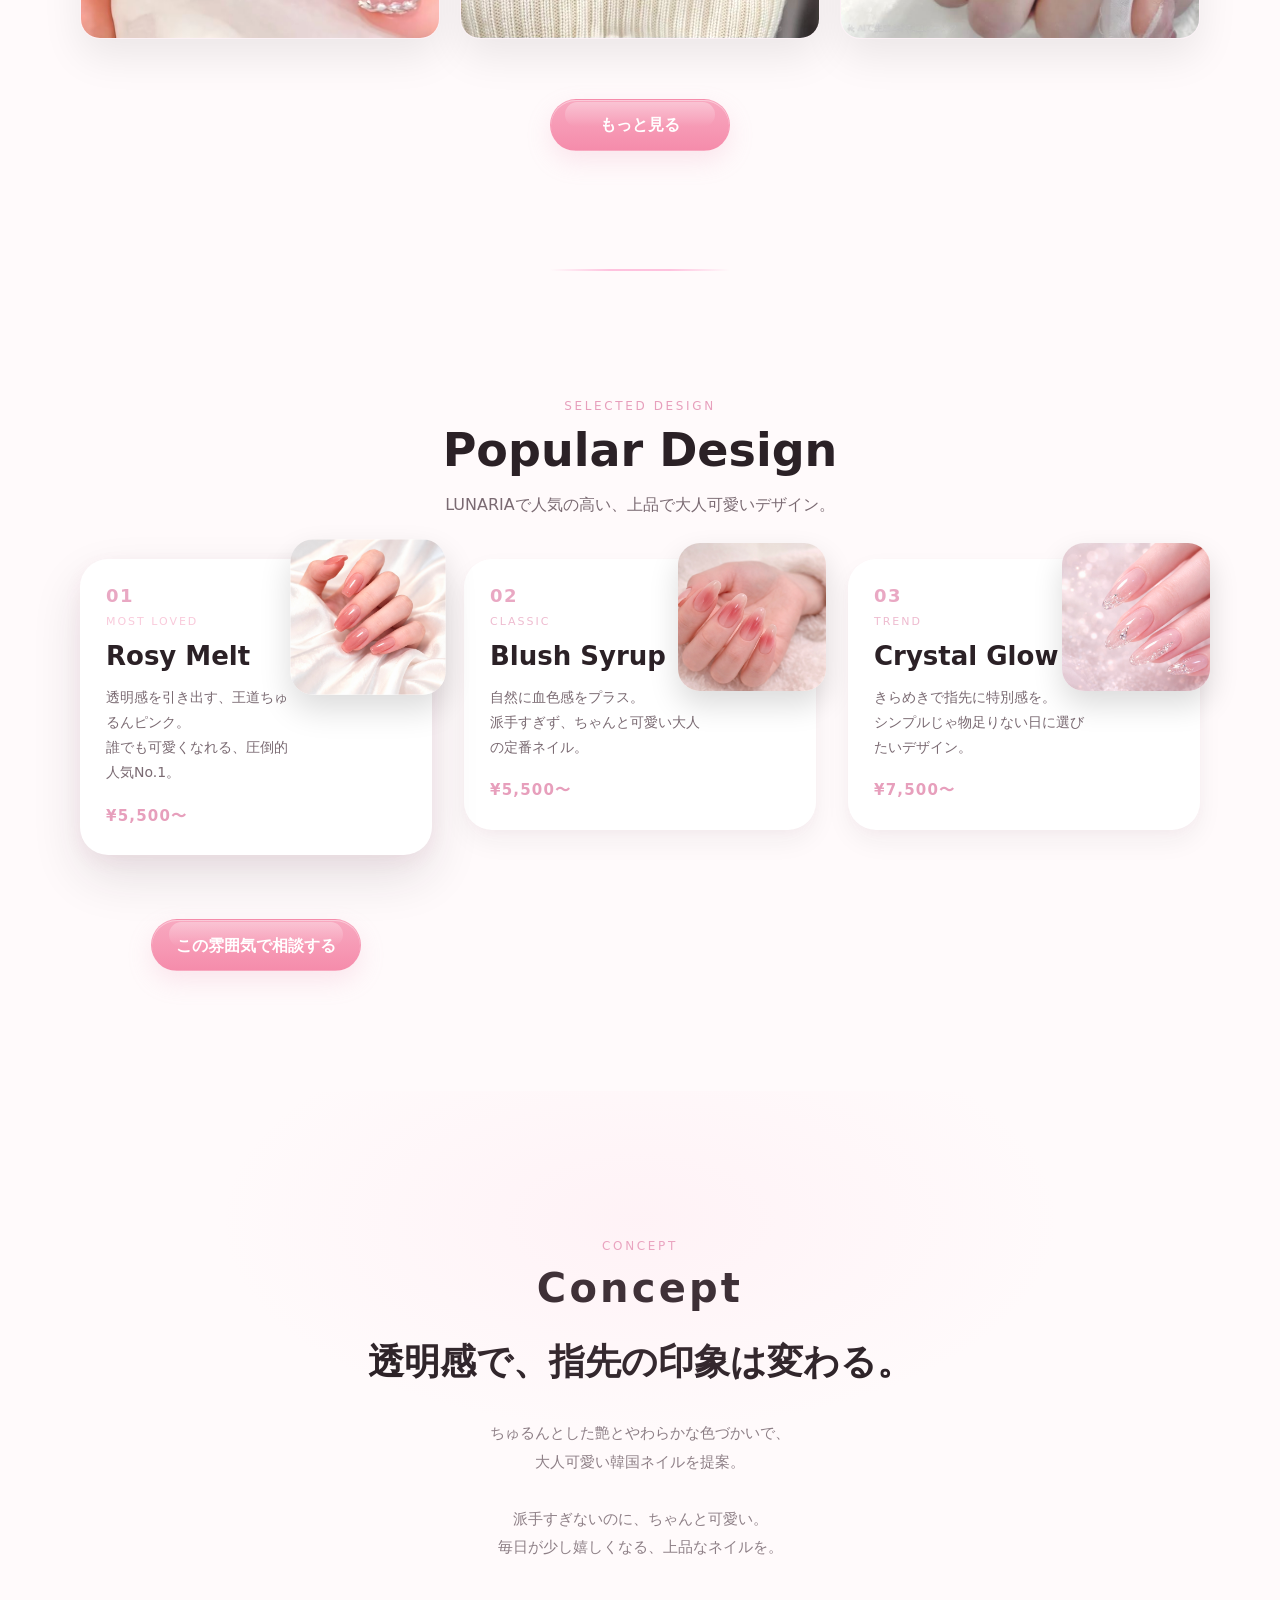
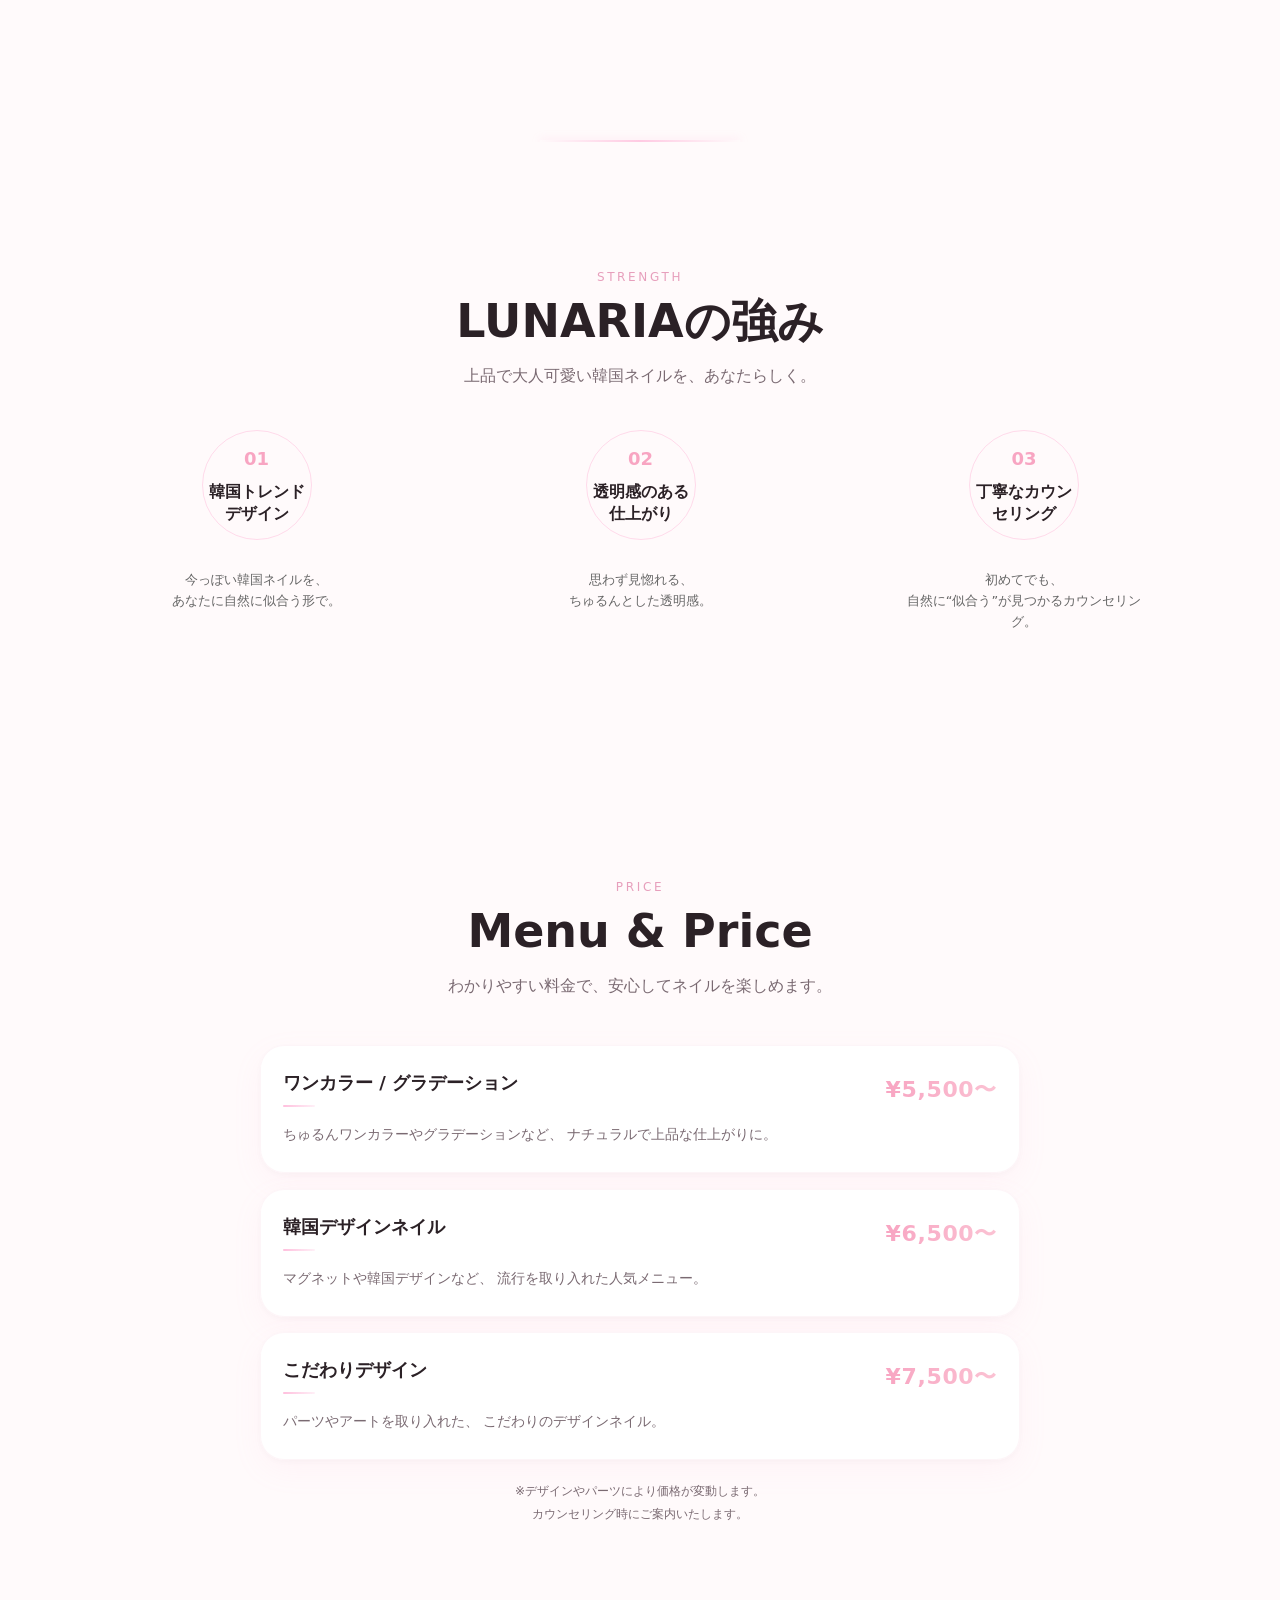
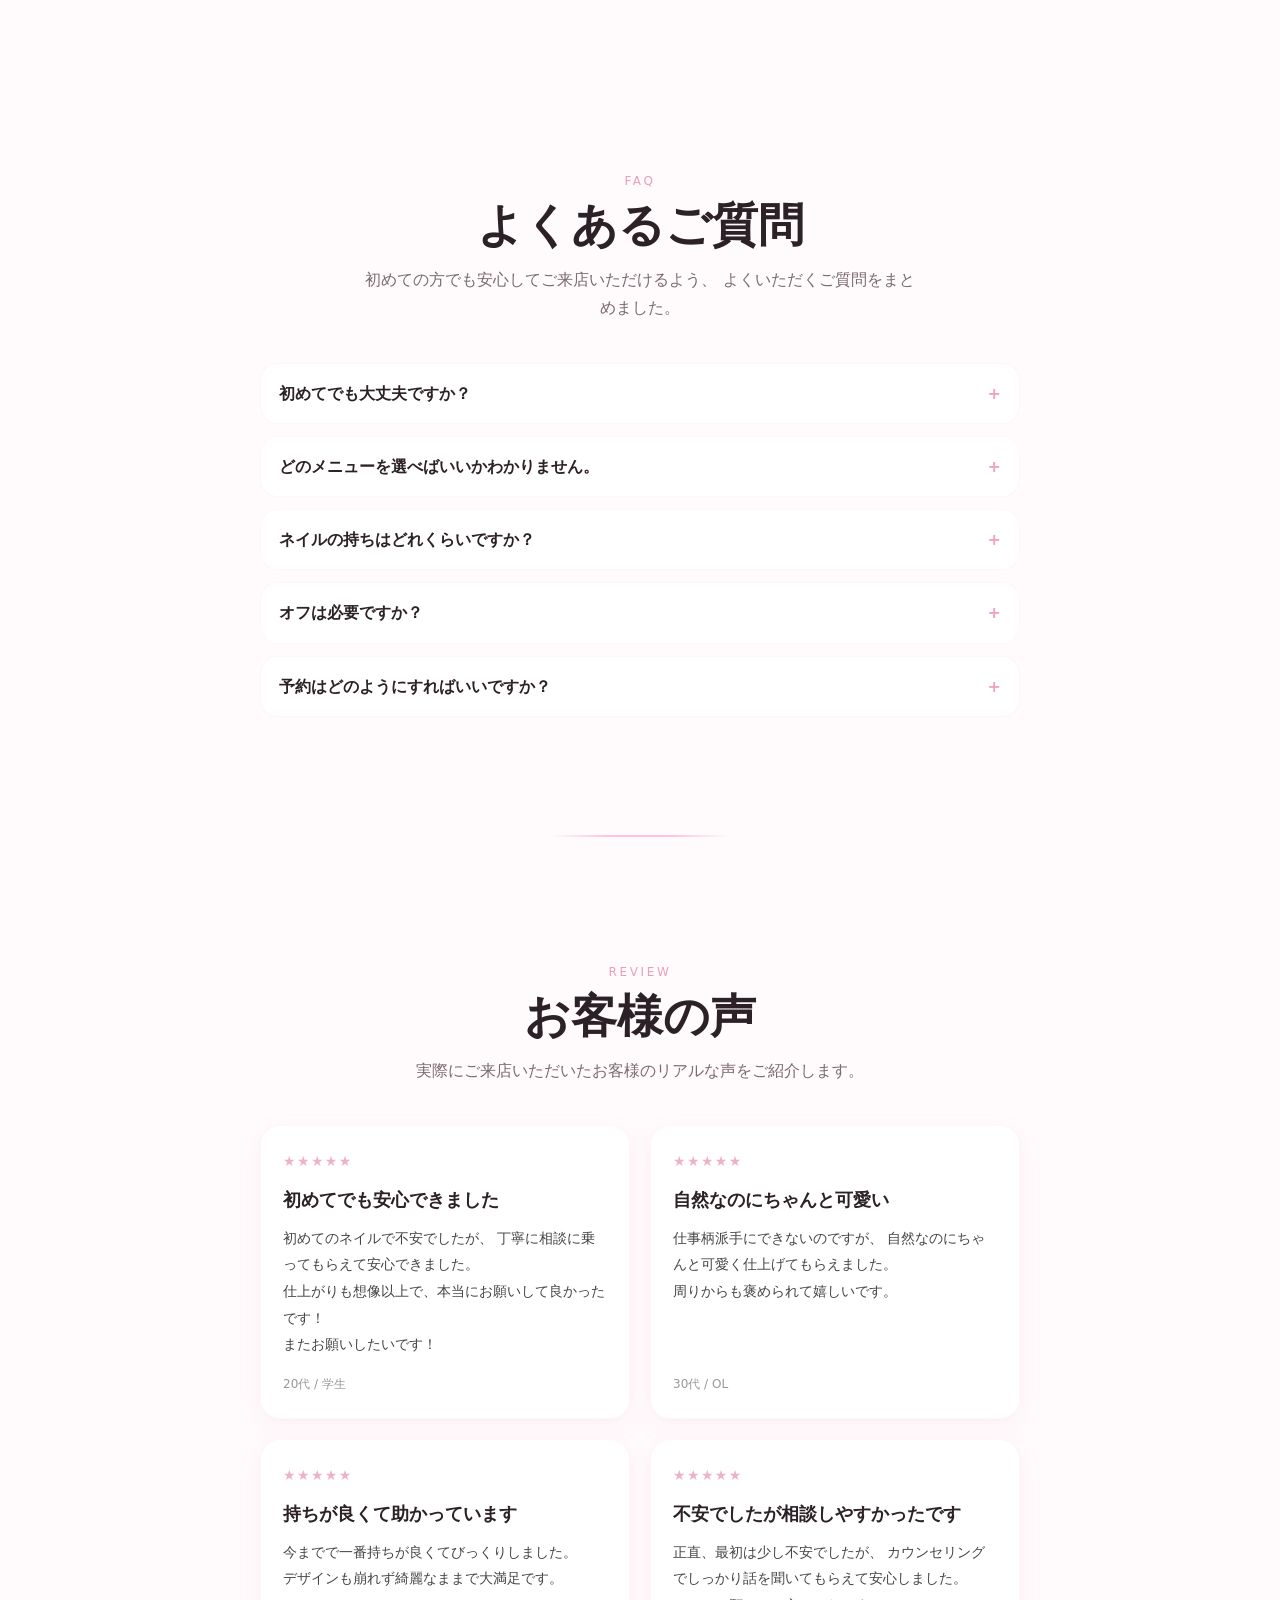
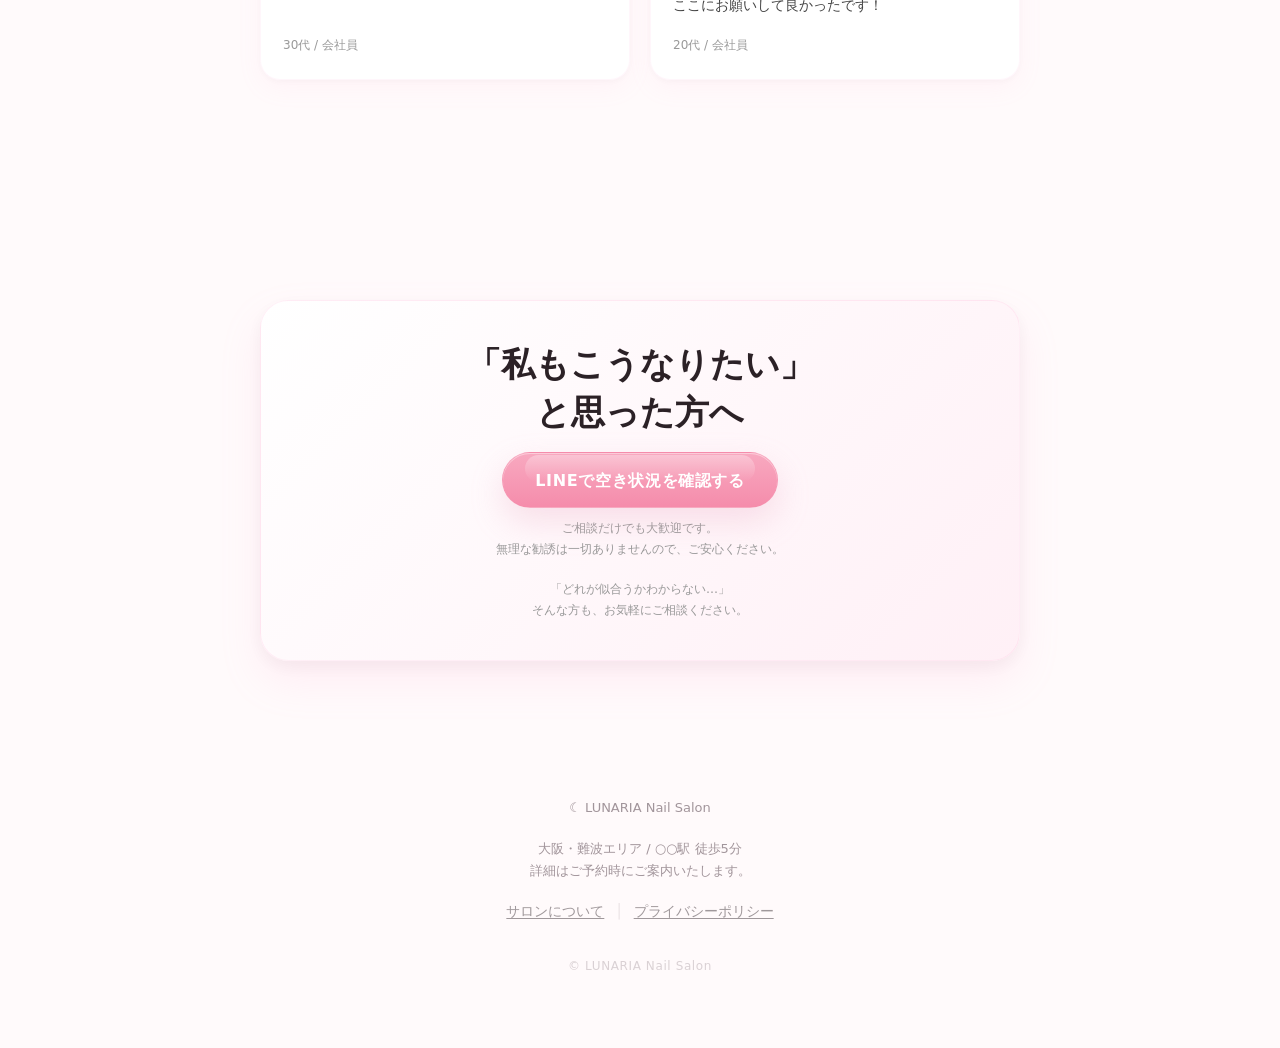
==== commit 92f6e8e5: "Add files via upload" ====
--- a/index.html
+++ b/index.html
@@ -102,8 +102,7 @@
         </p>
 
         <a href="#cta" class="btn hero__btn">
-          LINEで予約する<br>
-          （空き枠すぐ埋まります）
+          LINEで空き状況を確認する
         </a>
       </div>
     </section>
@@ -352,7 +351,9 @@
           <p class="popular-item__price">¥7,500〜</p>
         </div>
       </article>
-
+      <a href="#cta" class="btn popular__btn">
+       この雰囲気で相談する
+       </a>
     </div>
   </div>
 </section>
@@ -395,8 +396,8 @@
               </div>
             </div>
             <p class="strength-text">
-              今のトレンドと上品さを両立。<br>
-              “ただ可愛い”で終わらない、大人の韓国ネイル。
+              今っぽい韓国ネイルを、<br>
+              あなたに自然に似合う形で。
             </p>
           </div>
 
@@ -408,8 +409,8 @@
               </div>
             </div>
             <p class="strength-text">
-              ちゅるんとした艶で、指先まで美しく。<br>
-              ふとした瞬間に気分が上がる仕上がりへ。
+              思わず見惚れる、<br>
+              ちゅるんとした透明感。
             </p>
           </div>
 
@@ -421,8 +422,8 @@
               </div>
             </div>
             <p class="strength-text">
-              “似合う”を一緒に見つける時間。<br>
-              あなたらしさを引き出すデザインをご提案。
+             初めてでも、<br>
+             自然に“似合う”が見つかるカウンセリング。
             </p>
           </div>
         </div>
@@ -538,66 +539,83 @@
     </section>
 
     <!-- review -->
-    <section class="review section">
-      <div class="container-narrow">
-        <div class="section-head center fade-up">
-          <span class="section-label">Review</span>
-          <h2 class="section-title">お客様の声</h2>
-          <p class="section-text">
-            実際にご来店いただいたお客様のリアルな声をご紹介します。
-          </p>
-        </div>
-
-        <div class="review__list">
-          <article class="review-item fade-up delay-1">
-            <p class="review-item__text">
-              想像以上に可愛くて、ずっと爪見てます…♡<br>
-              初めてでも丁寧に相談乗ってくれて安心でした！
-            </p>
-            <span class="review-item__name">20代 / 会社員</span>
-          </article>
-
-          <article class="review-item fade-up delay-2">
-            <p class="review-item__text">
-              ちゅるん感が本当に可愛すぎる…！<br>
-              周りにもめっちゃ褒められました♡
-            </p>
-            <span class="review-item__name">20代 / 学生</span>
-          </article>
-
-          <article class="review-item fade-up delay-3">
-            <p class="review-item__text">
-              派手すぎないのにちゃんと可愛いのが最高です。<br>
-              毎回仕上がりが楽しみで通ってます♡
-            </p>
-            <span class="review-item__name">30代 / OL</span>
-          </article>
-        </div>
-      </div>
-    </section>
-
+<section class="review section">
+  <div class="container-narrow">
+    <div class="section-head center fade-up">
+      <span class="section-label">Review</span>
+      <h2 class="section-title">お客様の声</h2>
+      <p class="section-text">
+        実際にご来店いただいたお客様のリアルな声をご紹介します。
+      </p>
+    </div>
+
+    <div class="review__list">
+
+      <article class="review-item fade-up delay-1">
+        <p class="review-item__stars">★★★★★</p>
+        <h3 class="review-item__title">初めてでも安心できました</h3>
+        <p class="review-item__text">
+          初めてのネイルで不安でしたが、
+          丁寧に相談に乗ってもらえて安心できました。<br>
+          仕上がりも想像以上で、本当にお願いして良かったです！<br>
+          またお願いしたいです！
+        </p>
+        <span class="review-item__name">20代 / 学生</span>
+      </article>
+
+      <article class="review-item fade-up delay-2">
+        <p class="review-item__stars">★★★★★</p>
+        <h3 class="review-item__title">自然なのにちゃんと可愛い</h3>
+        <p class="review-item__text">
+          仕事柄派手にできないのですが、
+          自然なのにちゃんと可愛く仕上げてもらえました。<br>
+          周りからも褒められて嬉しいです。
+        </p>
+        <span class="review-item__name">30代 / OL</span>
+      </article>
+
+      <article class="review-item fade-up delay-3">
+        <p class="review-item__stars">★★★★★</p>
+        <h3 class="review-item__title">持ちが良くて助かっています</h3>
+        <p class="review-item__text">
+          今までで一番持ちが良くてびっくりしました。<br>
+          デザインも崩れず綺麗なままで大満足です。
+        </p>
+        <span class="review-item__name">30代 / 会社員</span>
+      </article>
+
+      <article class="review-item fade-up delay-4">
+        <p class="review-item__stars">★★★★★</p>
+        <h3 class="review-item__title">不安でしたが相談しやすかったです</h3>
+        <p class="review-item__text">
+          正直、最初は少し不安でしたが、
+          カウンセリングでしっかり話を聞いてもらえて安心しました。<br>
+          ここにお願いして良かったです！
+        </p>
+        <span class="review-item__name">20代 / 会社員</span>
+      </article>
+
+    </div>
+  </div>
+</section>
     <!-- CTA -->
     <section class="cta section" id="cta">
       <div class="container-narrow">
         <div class="cta-box fade-up">
           <h2 class="cta-title">
-            「私もこうなりたい」と思った方へ。<br>
-            どれが似合うか迷った方も、<br>
-            LINEでお気軽にご相談ください。
+            「私もこうなりたい」<br>と思った方へ
           </h2>
-
-          <p class="cta-text">
-            LINEから簡単にご予約・ご相談いただけます。<br>
-            空き状況の確認だけでも、お気軽にどうぞ。
-          </p>
-
+          
           <a href="https://line.me/" class="cta-button">
-            LINEで無料相談する
+            LINEで空き状況を確認する
           </a>
 
           <p class="cta-sub">
-            ＼ 当日予約OK・ご相談だけでも大歓迎 ／<br>
-            無理な勧誘は一切ありませんので、ご安心ください。
+            ご相談だけでも大歓迎です。<br>
+            無理な勧誘は一切ありませんので、ご安心ください。<br>
+            <br>
+            「どれが似合うかわからない…」<br>
+            そんな方も、お気軽にご相談ください。
           </p>
         </div>
       </div>
--- a/css/style.css
+++ b/css/style.css
@@ -1215,6 +1215,10 @@
     0 18px 34px rgba(0,0,0,0.18);
 }
 
+.popular__btn{
+  margin-top: 32px;
+}
+
 /* =========================
    TABLET / PC
 ========================= */
@@ -1578,45 +1582,54 @@
 }
 
 .review-item{
-  position:relative;
   background:#fff;
   border-radius:20px;
-  padding:22px;
-  border:1px solid rgba(255,170,210,0.1);
+  padding:24px 22px;
+  border:1px solid rgba(255,170,210,0.10);
   box-shadow:
     0 8px 24px rgba(255,170,210,0.08),
     0 2px 8px rgba(0,0,0,0.03);
-  transition:transform .2s ease;
+  transition:transform .25s ease, box-shadow .25s ease;
 }
 
 .review-item:hover{
   transform:translateY(-4px);
-}
-
-.review-item::before{
-  content:"“";
-  position:absolute;
-  top:10px;
-  left:14px;
-  font-size:32px;
-  color:rgba(255,170,210,0.5);
+  box-shadow:
+    0 12px 28px rgba(255,170,210,0.12),
+    0 4px 12px rgba(0,0,0,0.04);
+}
+
+.review-item__stars{
+  margin:0;
+  font-size:14px;
+  letter-spacing:.10em;
+  color: rgba(231,159,188,0.8);
+}
+
+.review-item__title{
+  margin-top:12px;
+  font-size:18px;
+  line-height:1.5;
+  color:var(--text);
 }
 
 .review-item__text{
+  margin-top:12px;
   font-size:14px;
-  line-height:1.8;
+  line-height:1.9;
   color:#444;
-  margin-bottom:14px;
 }
 
 .review-item__name{
+  display:block;
+  margin-top:16px;
   font-size:12px;
   color:#999;
 }
 
 @media (min-width:768px){
   .review__list{
-    grid-template-columns:repeat(3, 1fr);
+    grid-template-columns:repeat(2, 1fr);
     gap:20px;
     align-items:stretch;
   }
@@ -1625,11 +1638,27 @@
     height:100%;
     display:flex;
     flex-direction:column;
-    justify-content:space-between;
-  }
-
-  .review-item:nth-child(2){
-    transform:translateY(-8px);
+  }
+
+  .review-item__name{
+    margin-top:auto;
+    padding-top:16px;
+  }
+}
+
+@media (max-width:768px){
+  .review-item{
+    padding:22px 18px;
+    border-radius:18px;
+  }
+
+  .review-item__title{
+    font-size:17px;
+  }
+
+  .review-item__text{
+    font-size:13px;
+    line-height:1.85;
   }
 }
 
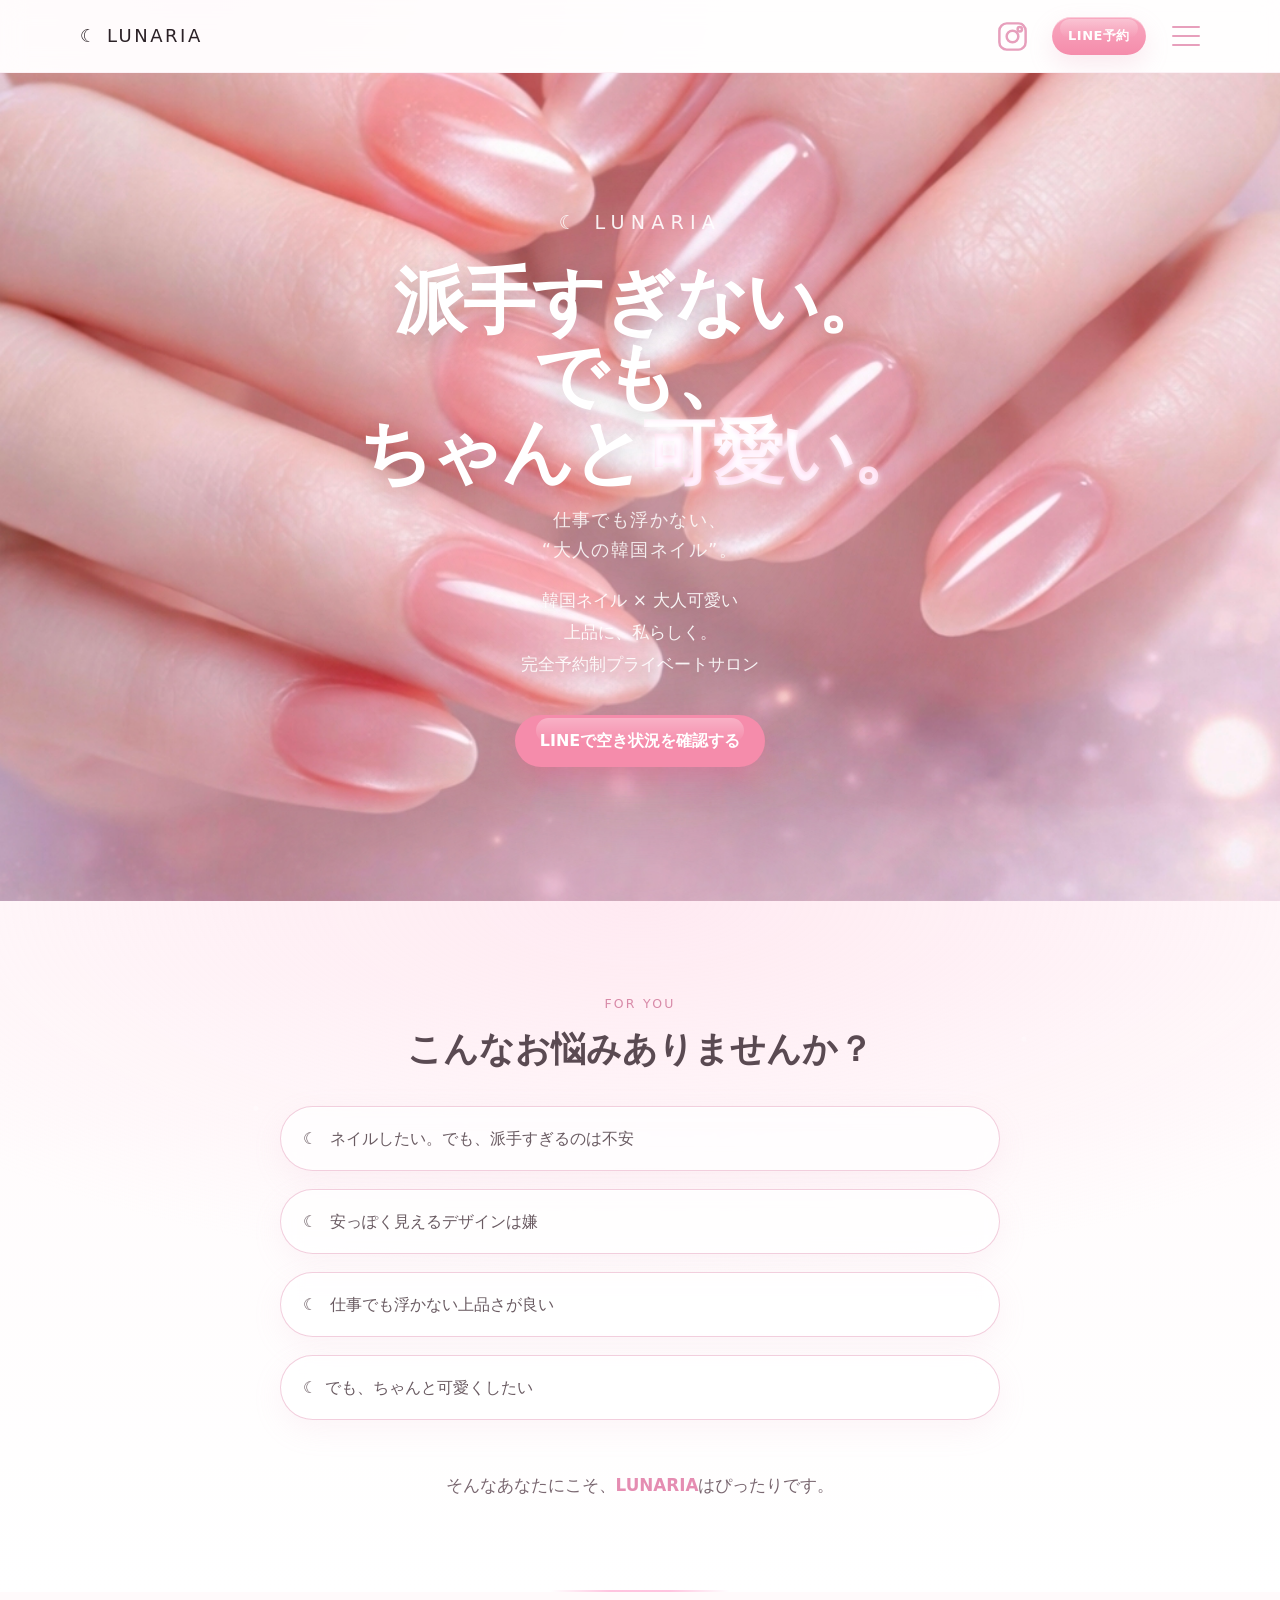
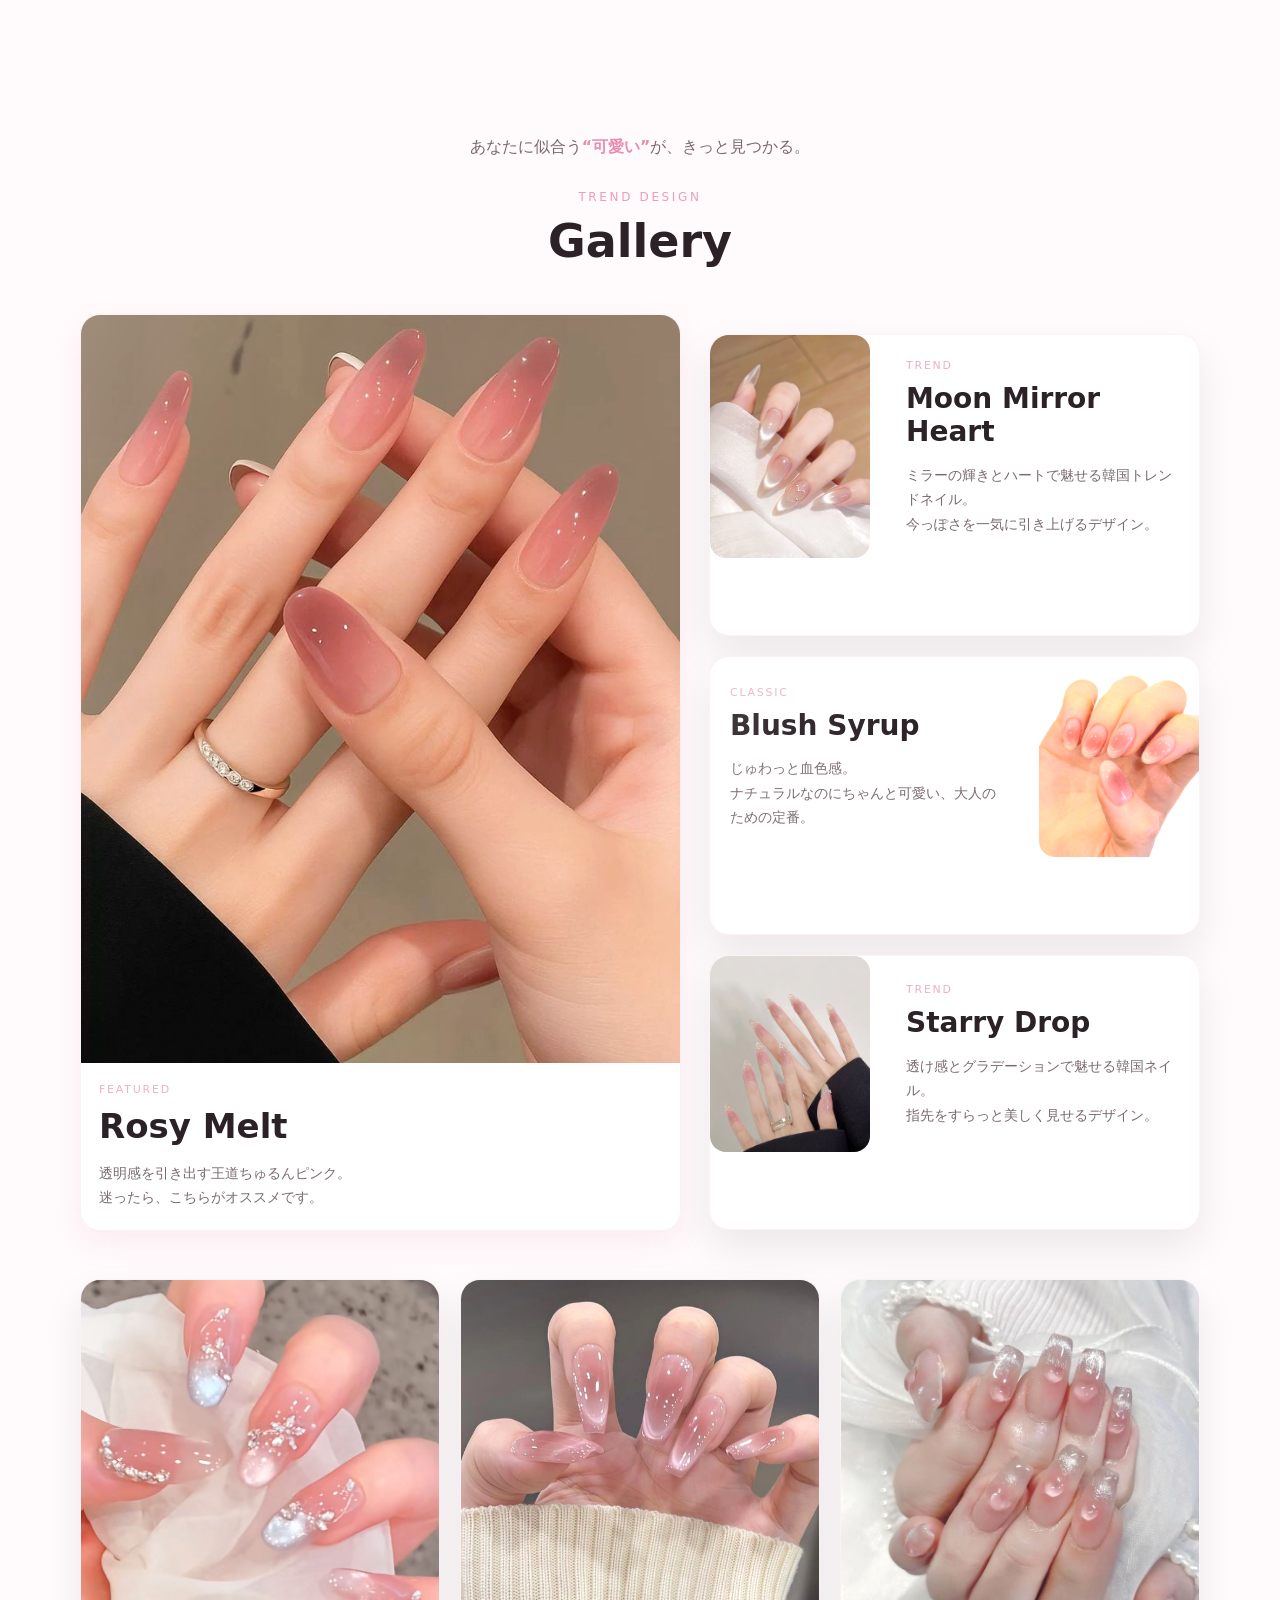
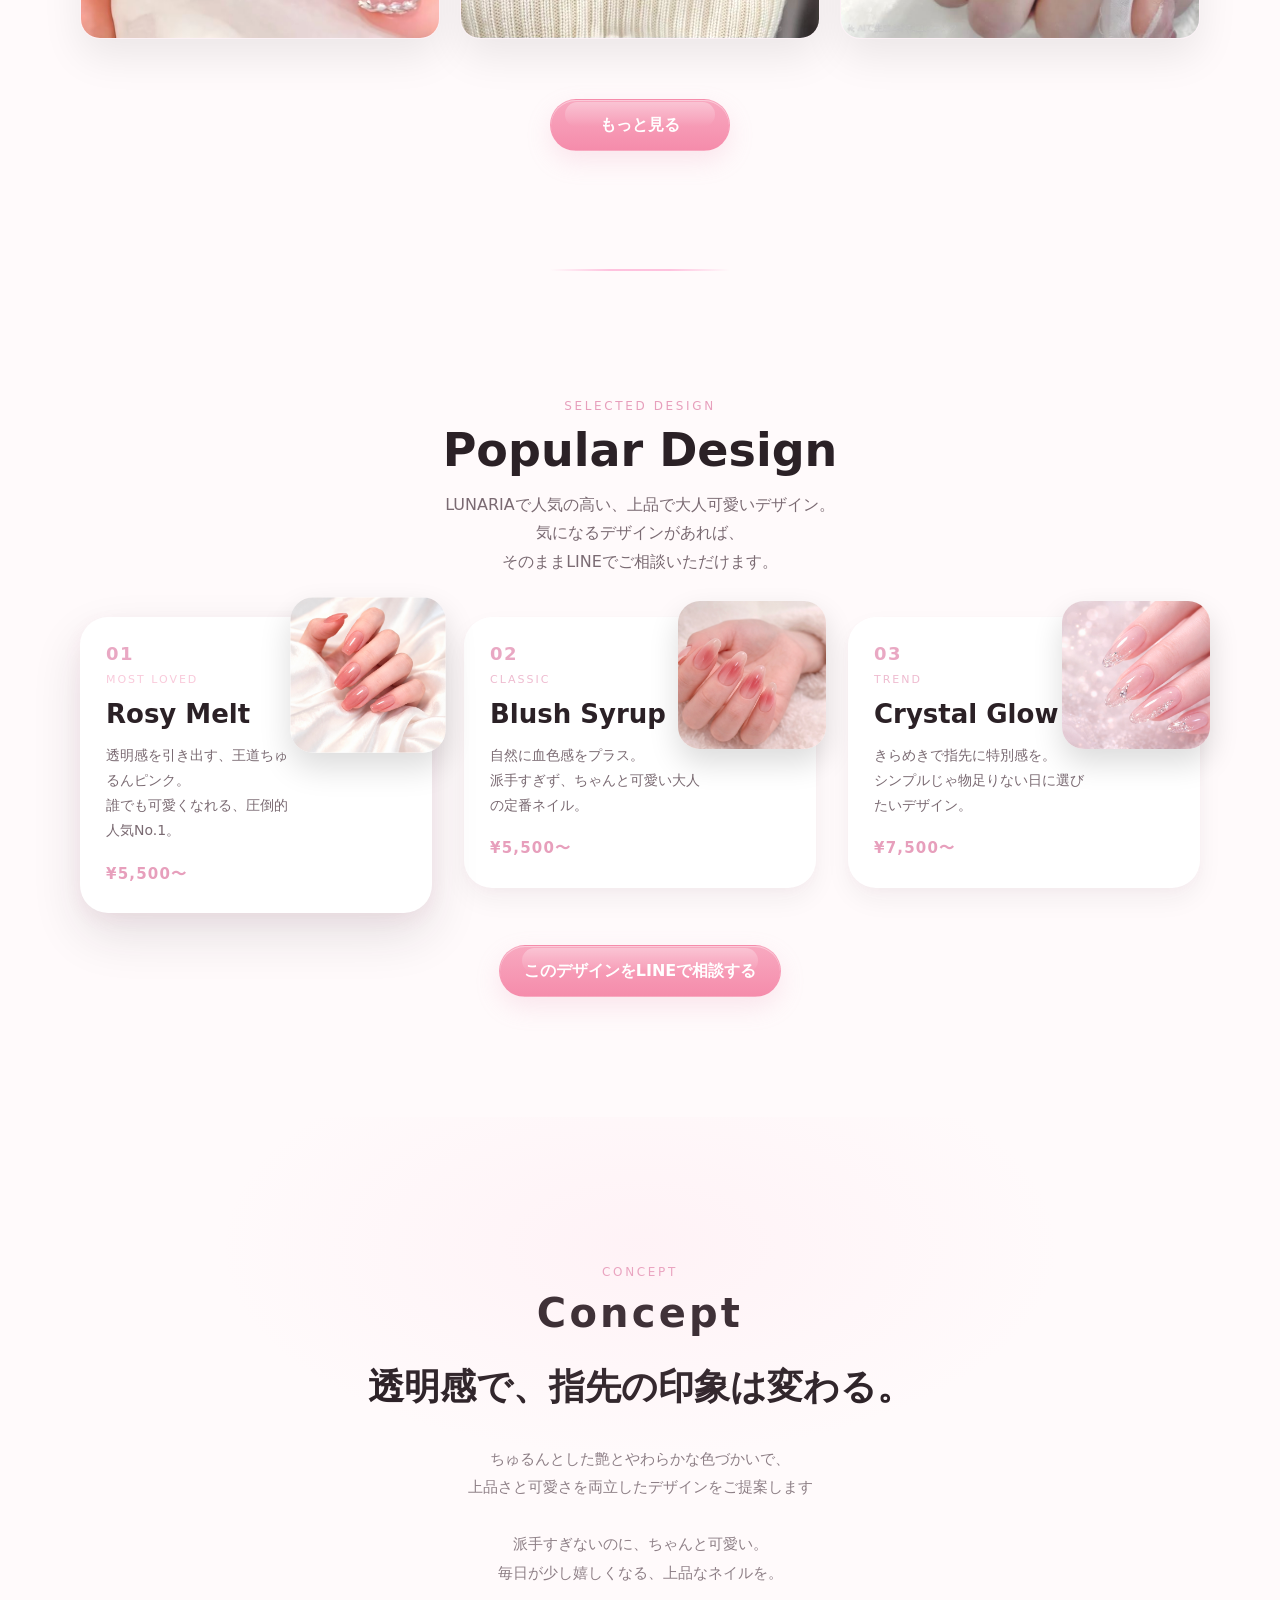
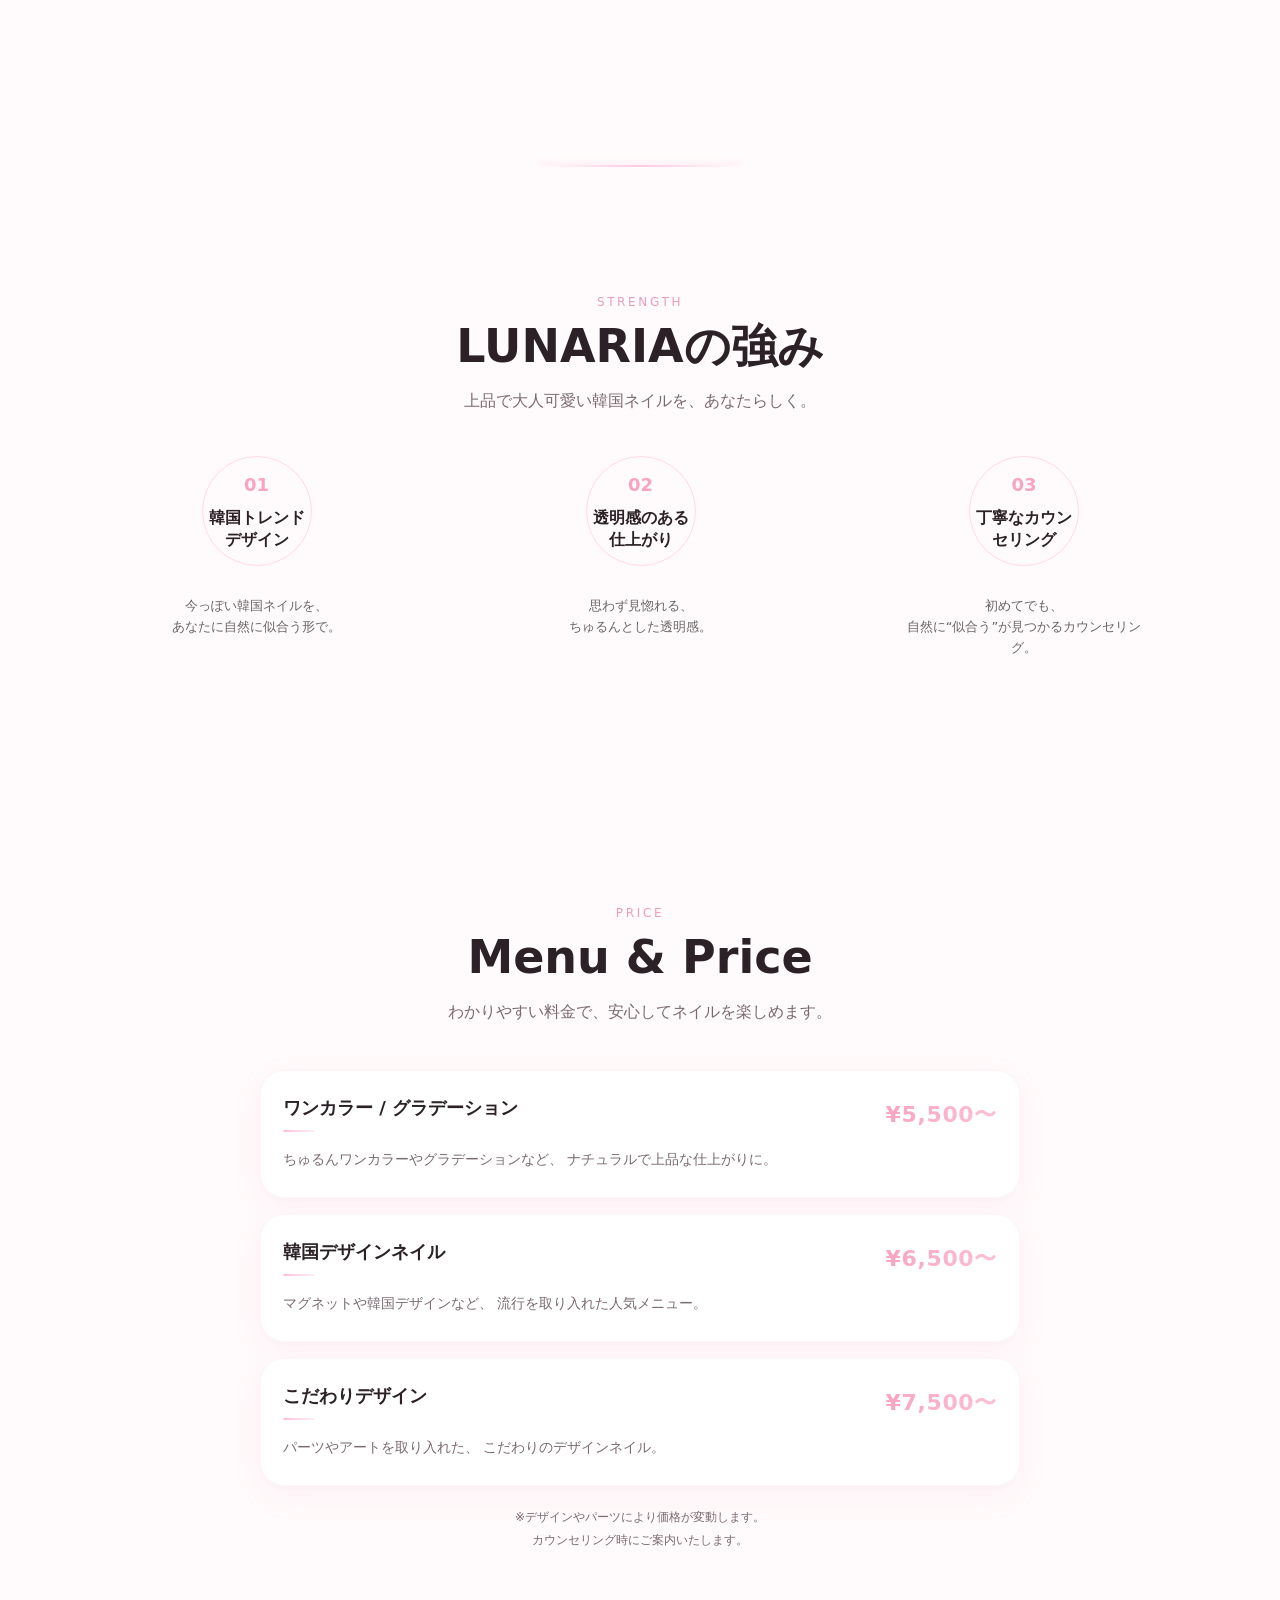
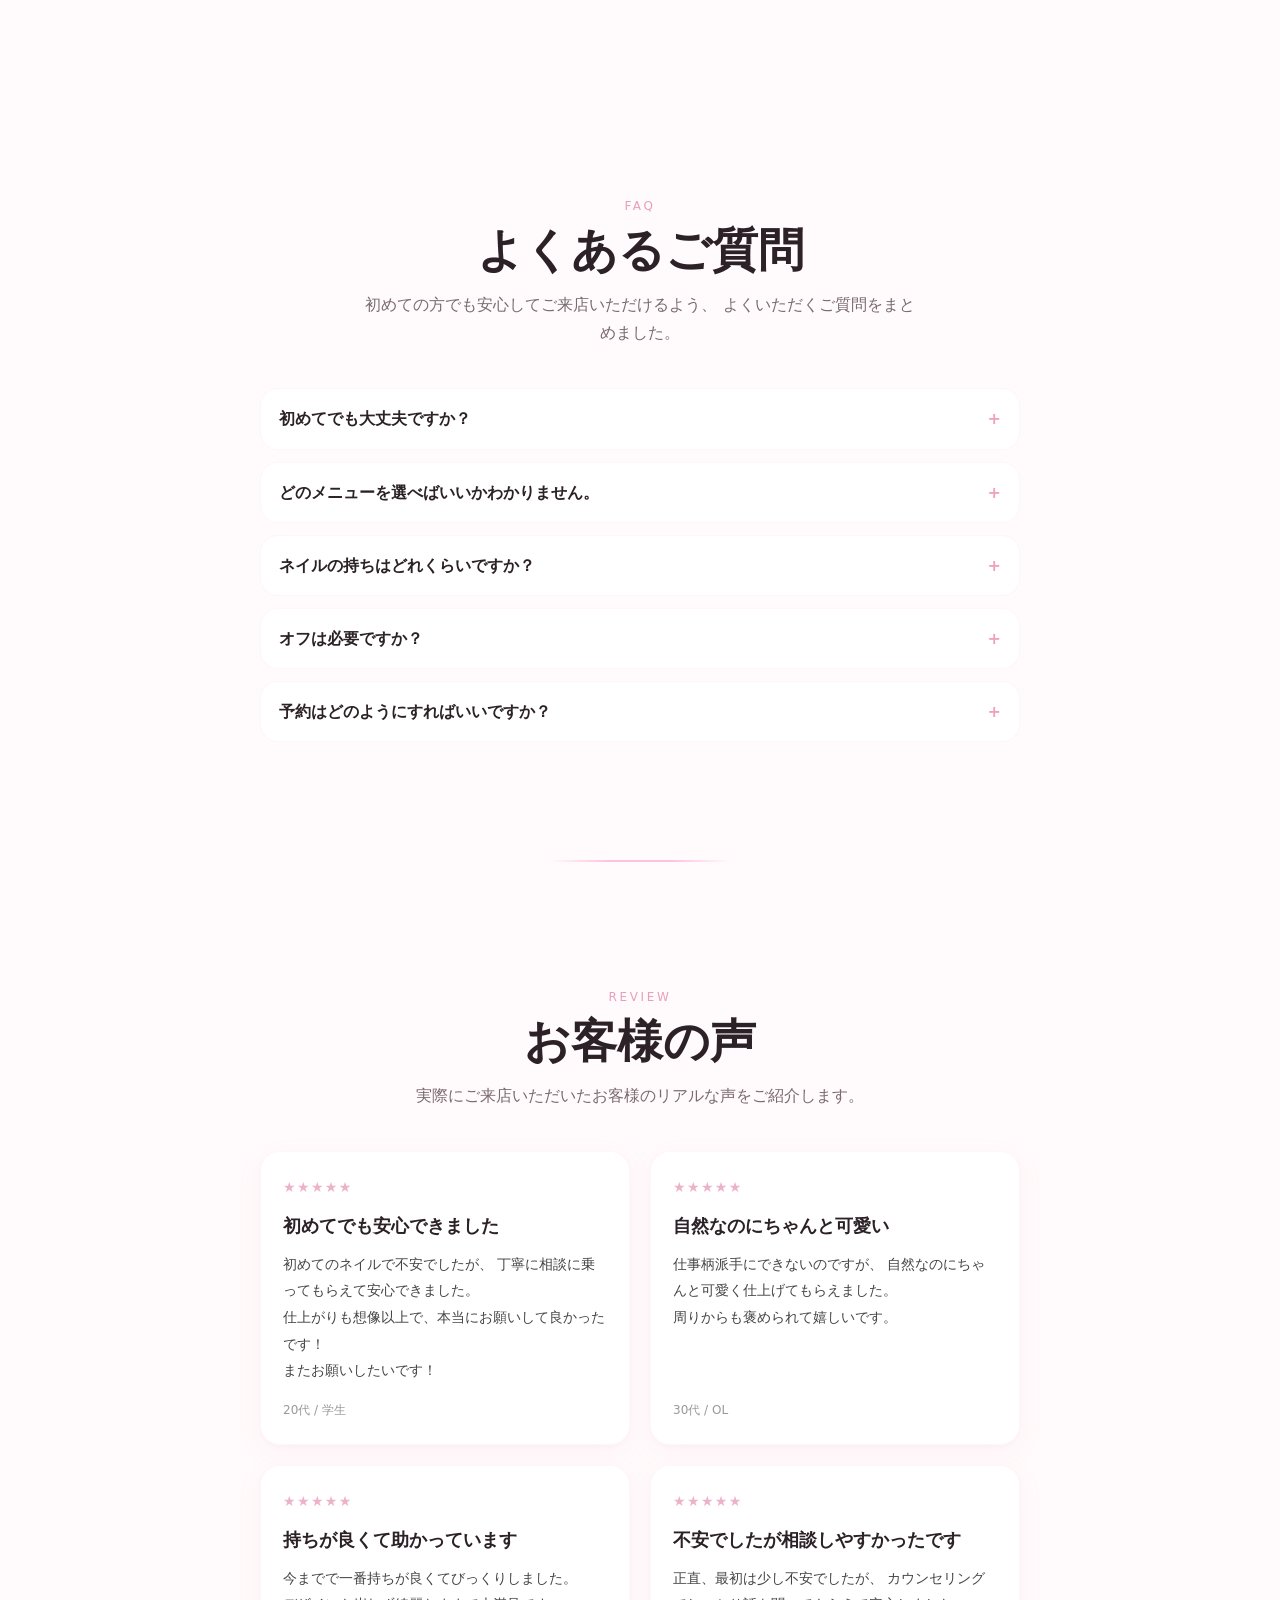
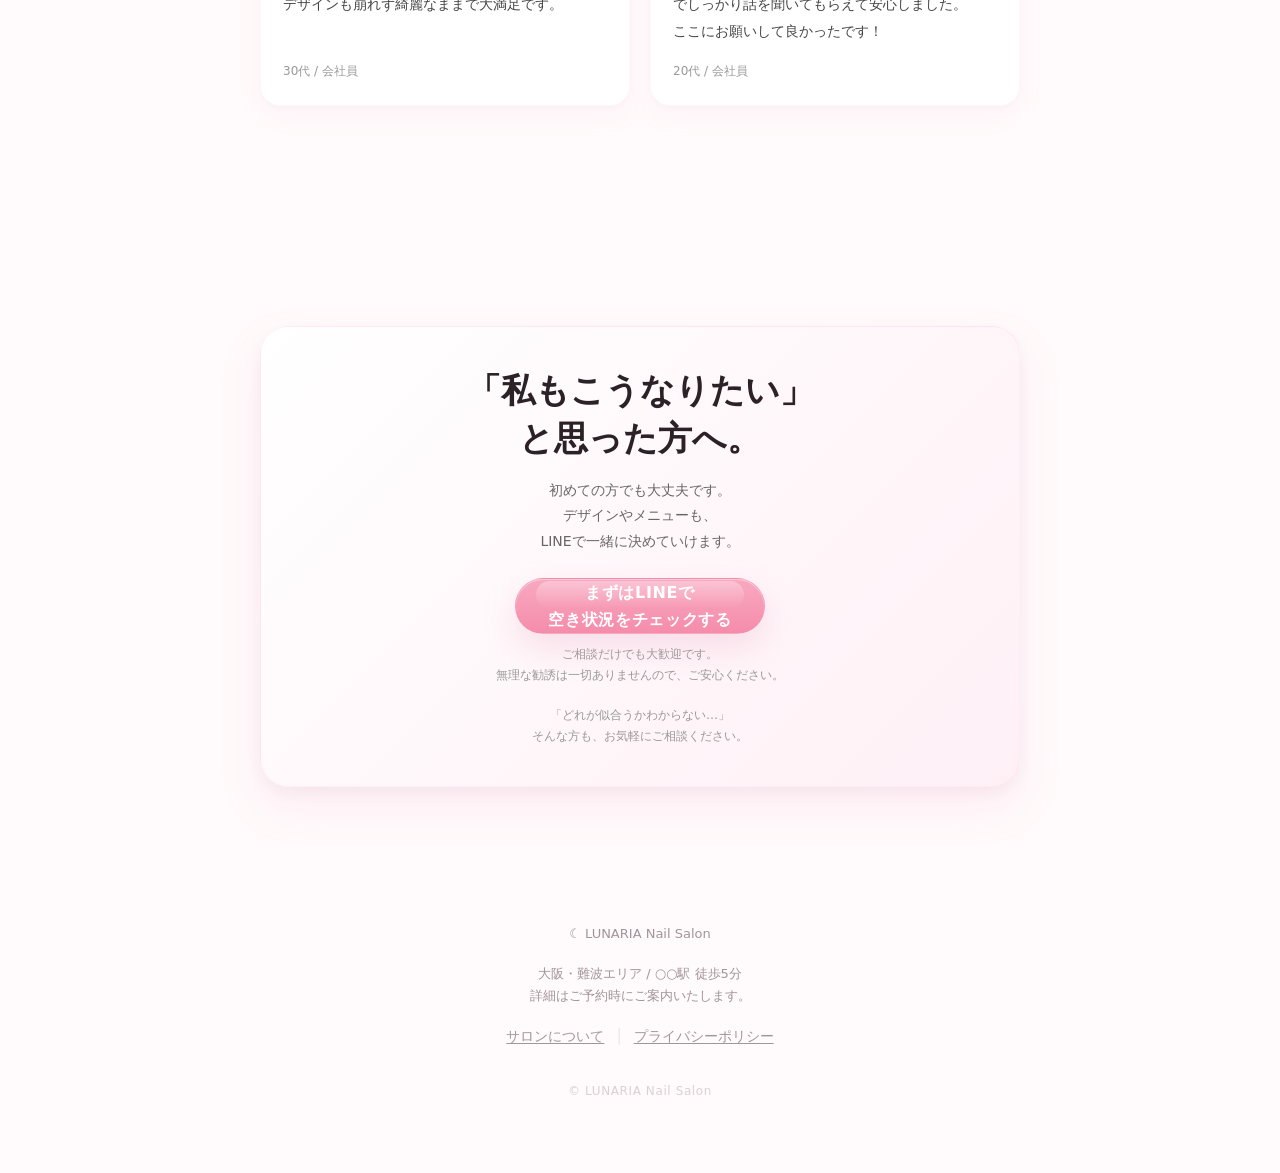
==== commit 8e9bac44: "Add files via upload" ====
--- a/index.html
+++ b/index.html
@@ -92,7 +92,7 @@
         </h1>
         <p class="hero__subtitle">
          仕事でも浮かない、<br>
-         “大人のちゅるんネイル”。
+         “大人の韓国ネイル”。
         </p>
 
         <p class="hero__text">
@@ -280,7 +280,8 @@
       <span class="section-label">Selected Design</span>
       <h2 class="section-title">Popular Design</h2>
       <p class="section-text">
-        LUNARIAで人気の高い、上品で大人可愛いデザイン。
+        LUNARIAで人気の高い、上品で大人可愛いデザイン。<br>
+        気になるデザインがあれば、<br>そのままLINEでご相談いただけます。
       </p>
     </div>
 
@@ -351,9 +352,13 @@
           <p class="popular-item__price">¥7,500〜</p>
         </div>
       </article>
+
+    </div>
+
+    <div class="popular__cta center fade-up">
       <a href="#cta" class="btn popular__btn">
-       この雰囲気で相談する
-       </a>
+        このデザインをLINEで相談する
+      </a>
     </div>
   </div>
 </section>
@@ -369,7 +374,7 @@
 
         <p class="concept__text">
           ちゅるんとした艶とやわらかな色づかいで、<br>
-          大人可愛い韓国ネイルを提案。<br><br>
+          上品さと可愛さを両立したデザインをご提案します<br><br>
           派手すぎないのに、ちゃんと可愛い。<br>
           毎日が少し嬉しくなる、上品なネイルを。
         </p>
@@ -603,11 +608,16 @@
       <div class="container-narrow">
         <div class="cta-box fade-up">
           <h2 class="cta-title">
-            「私もこうなりたい」<br>と思った方へ
+            「私もこうなりたい」<br>と思った方へ。
           </h2>
+          <p class="cta-text">
+            初めての方でも大丈夫です。<br>
+            デザインやメニューも、<br>
+            LINEで一緒に決めていけます。
+          </p>
           
           <a href="https://line.me/" class="cta-button">
-            LINEで空き状況を確認する
+            まずはLINEで<br>空き状況をチェックする
           </a>
 
           <p class="cta-sub">
--- a/css/style.css
+++ b/css/style.css
@@ -1215,8 +1215,13 @@
     0 18px 34px rgba(0,0,0,0.18);
 }
 
+.popular__cta{
+  margin-top: 32px;
+  text-align: center;
+}
+
 .popular__btn{
-  margin-top: 32px;
+  display: inline-flex;
 }
 
 /* =========================
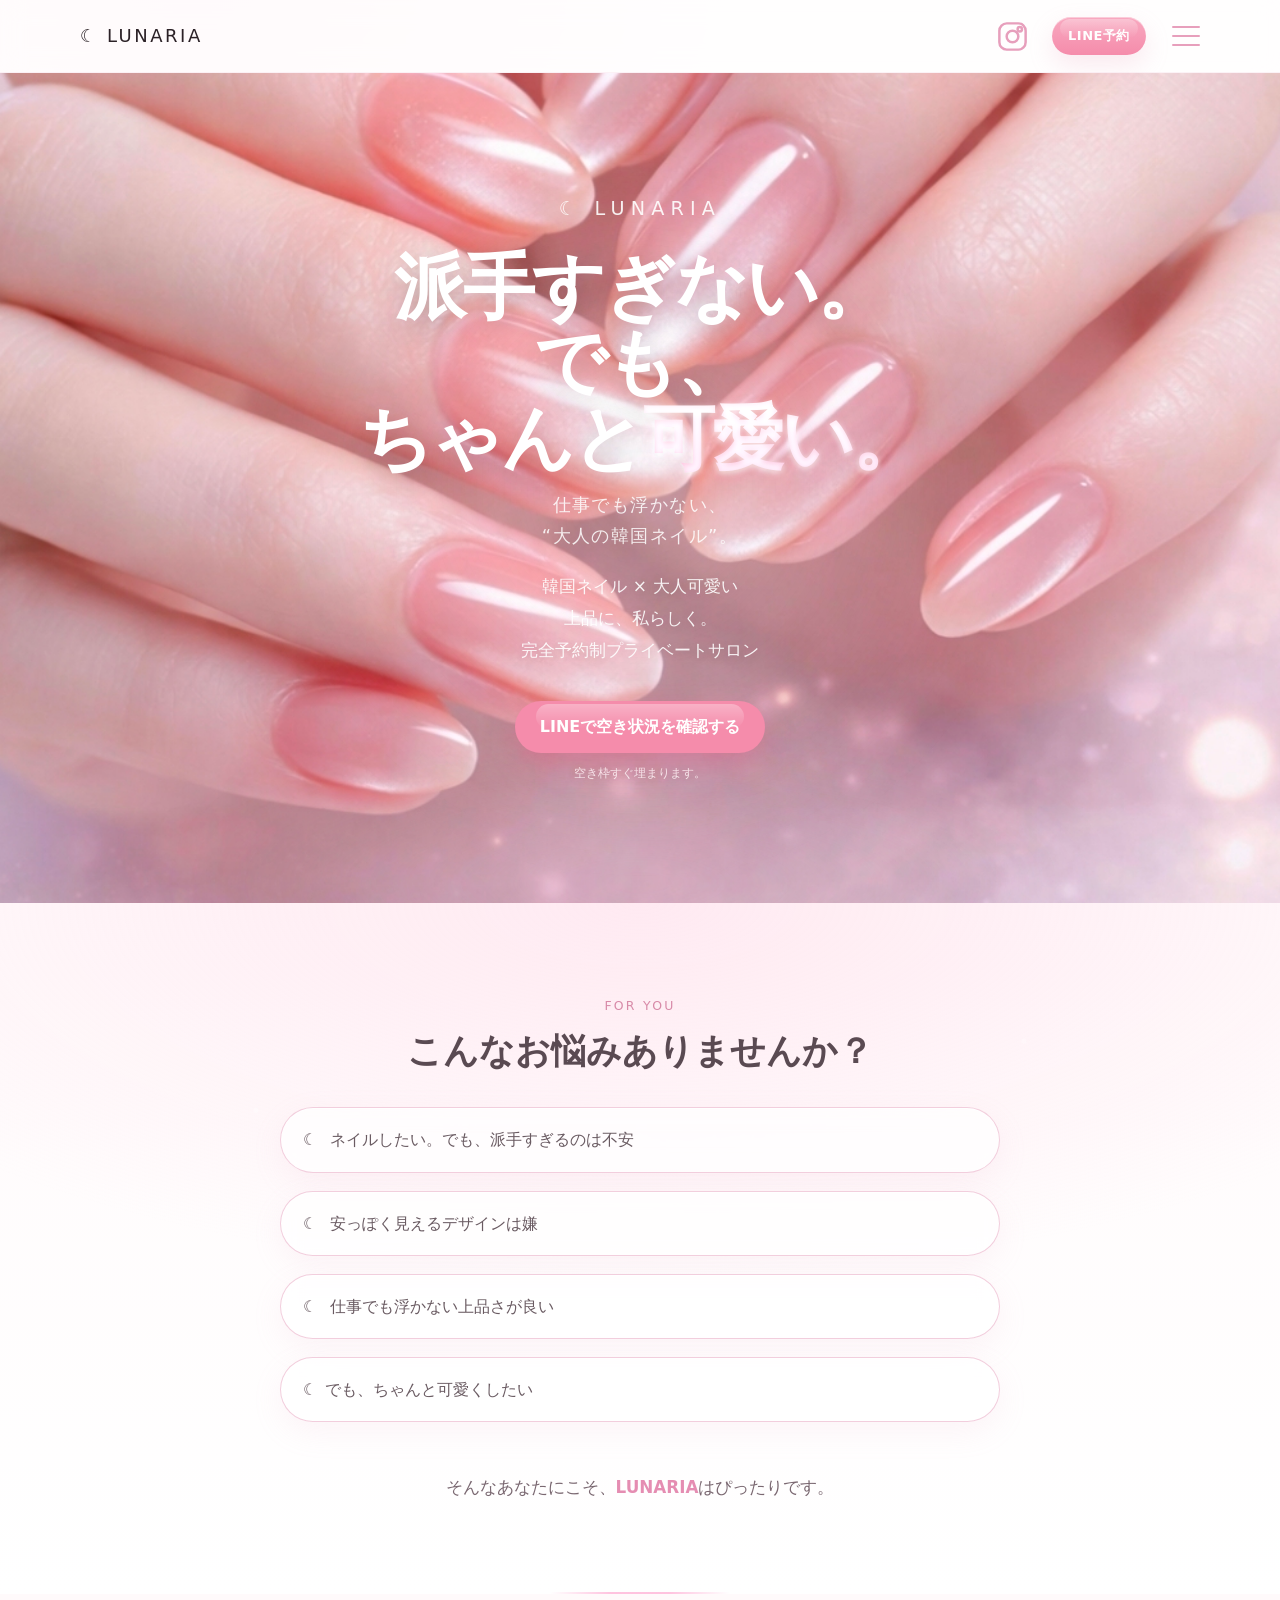
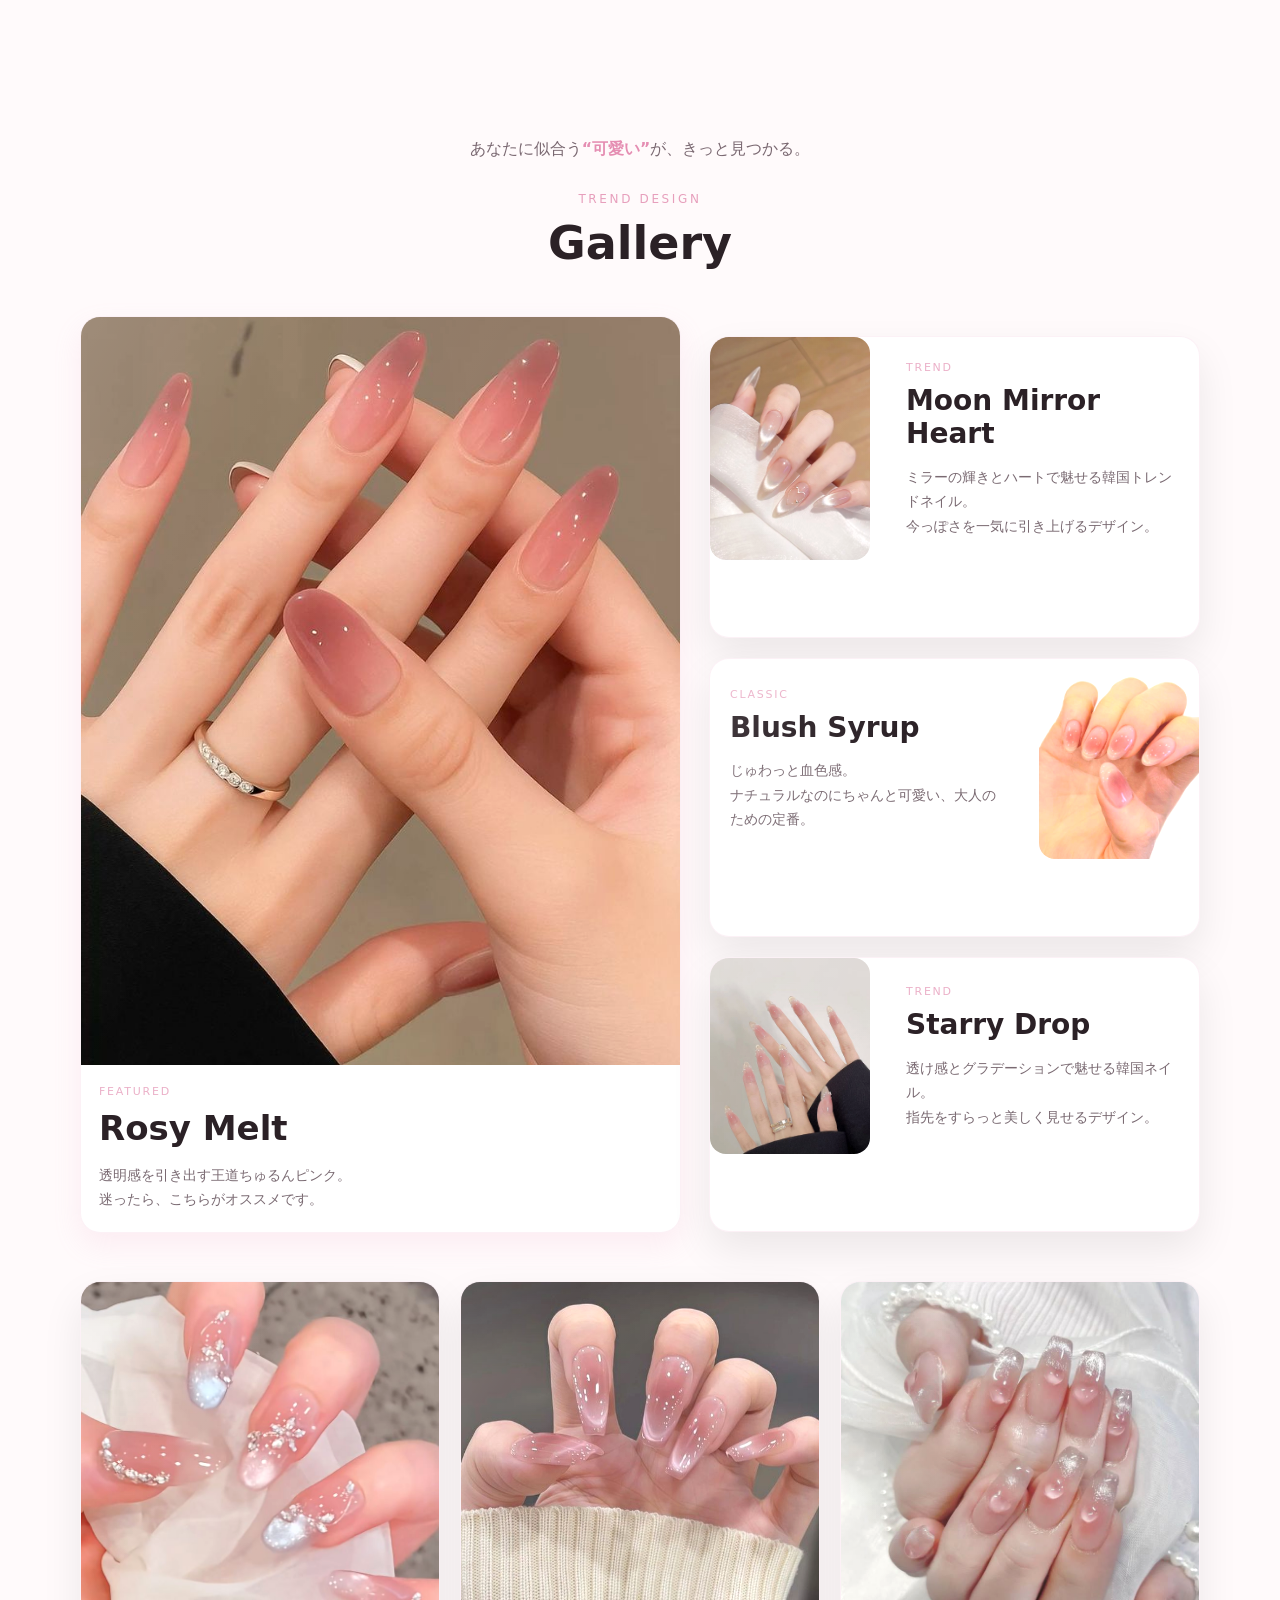
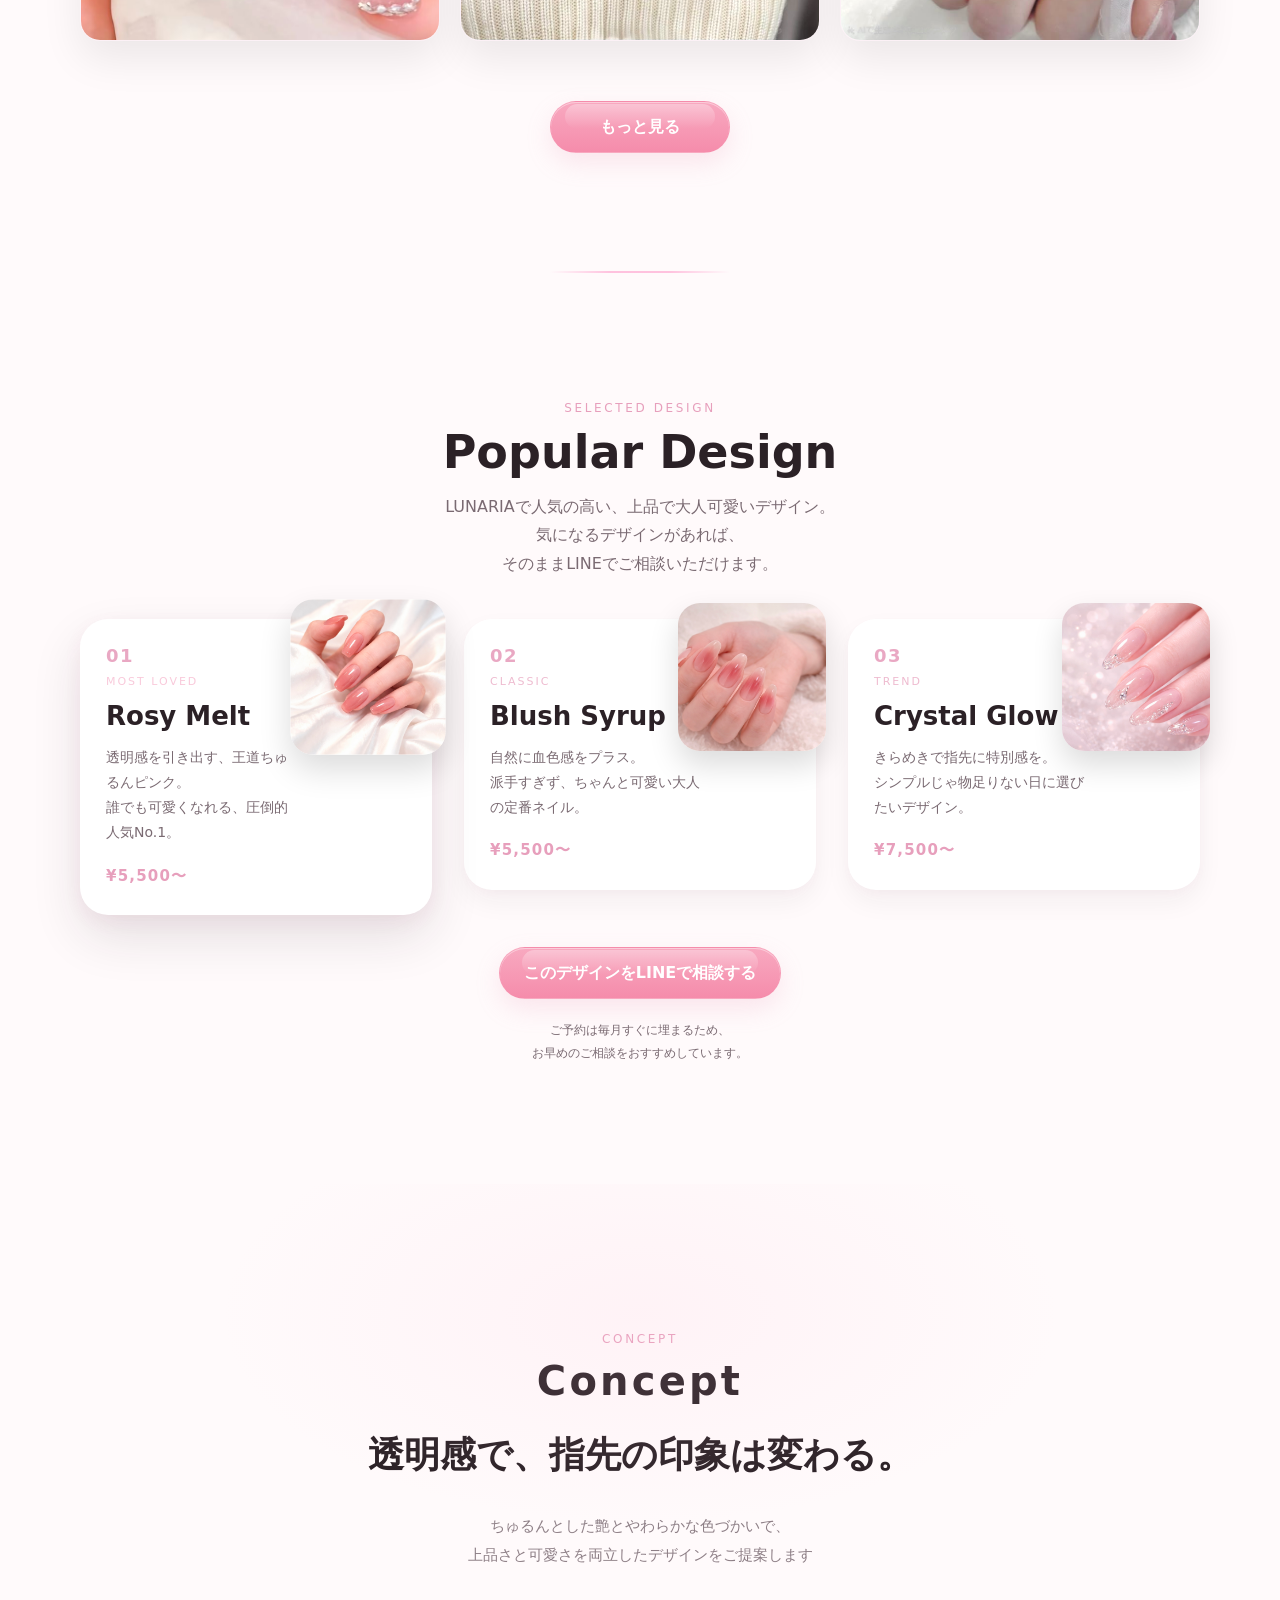
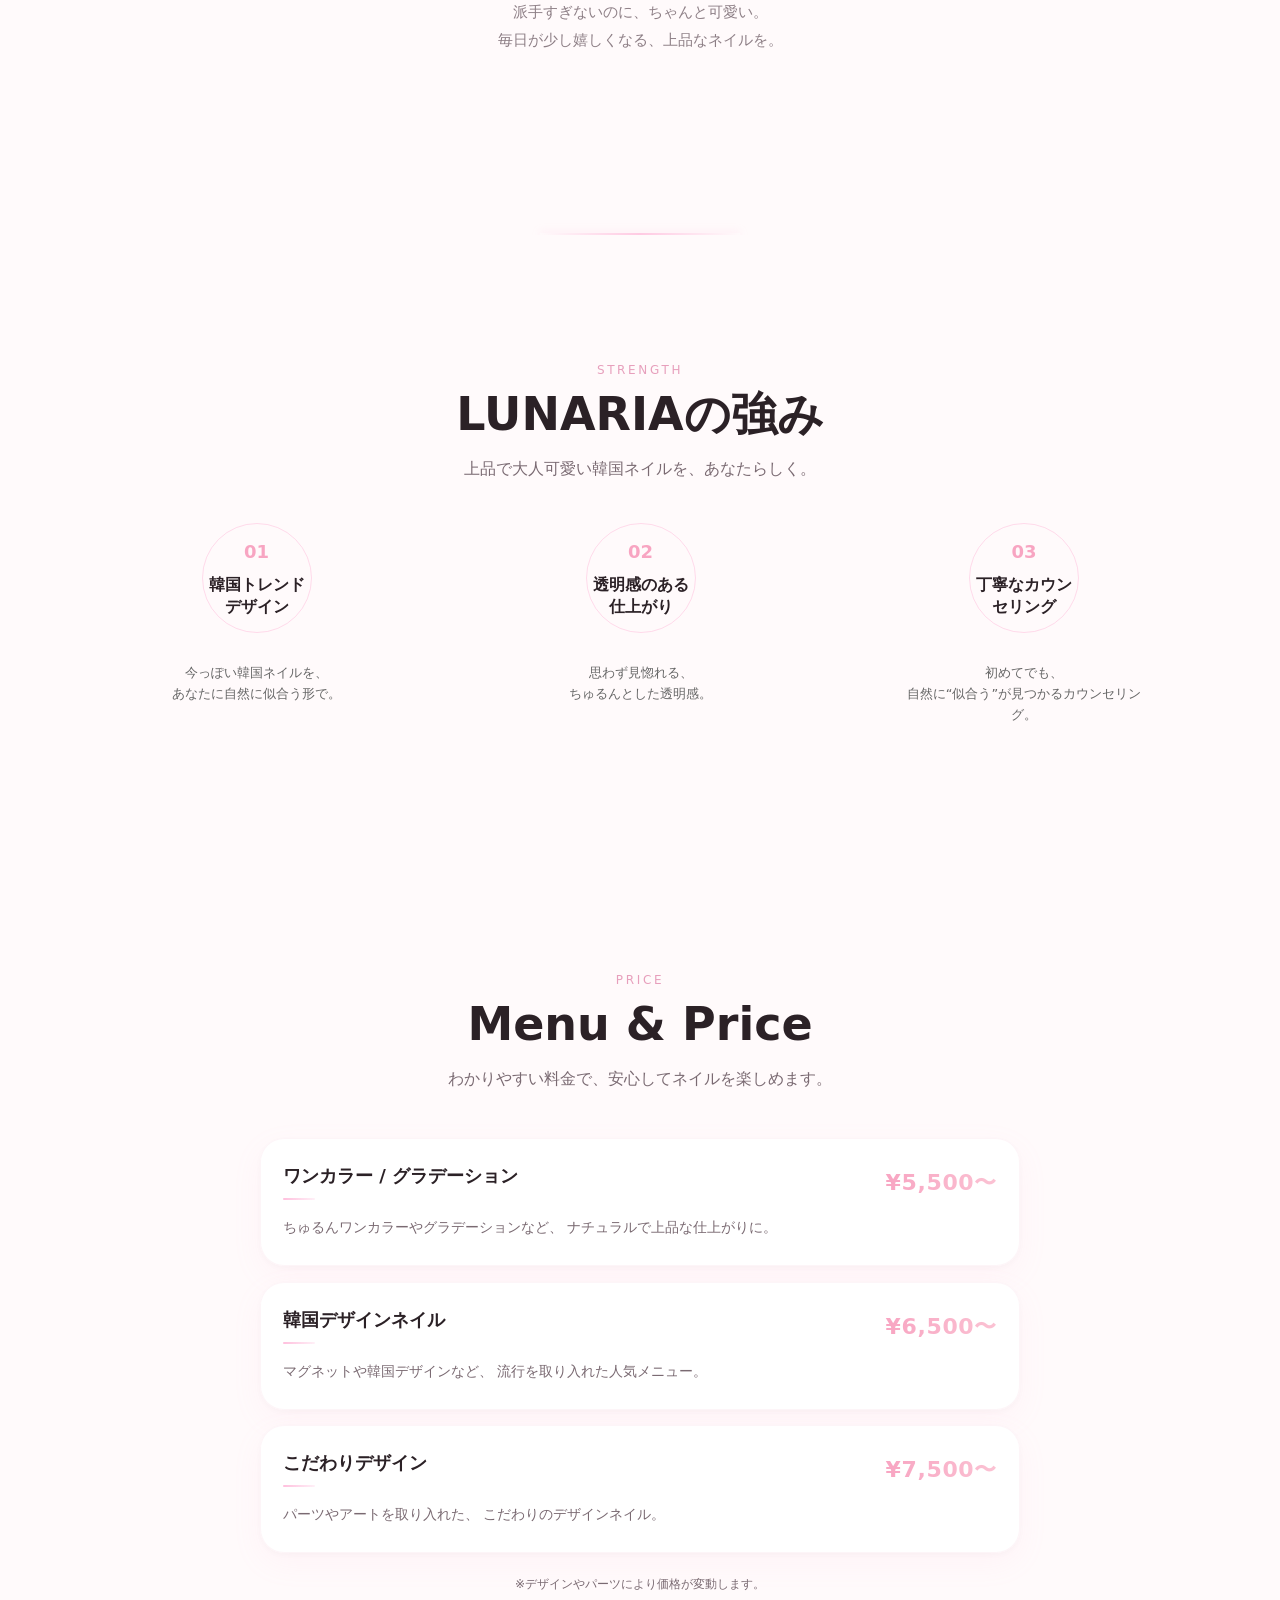
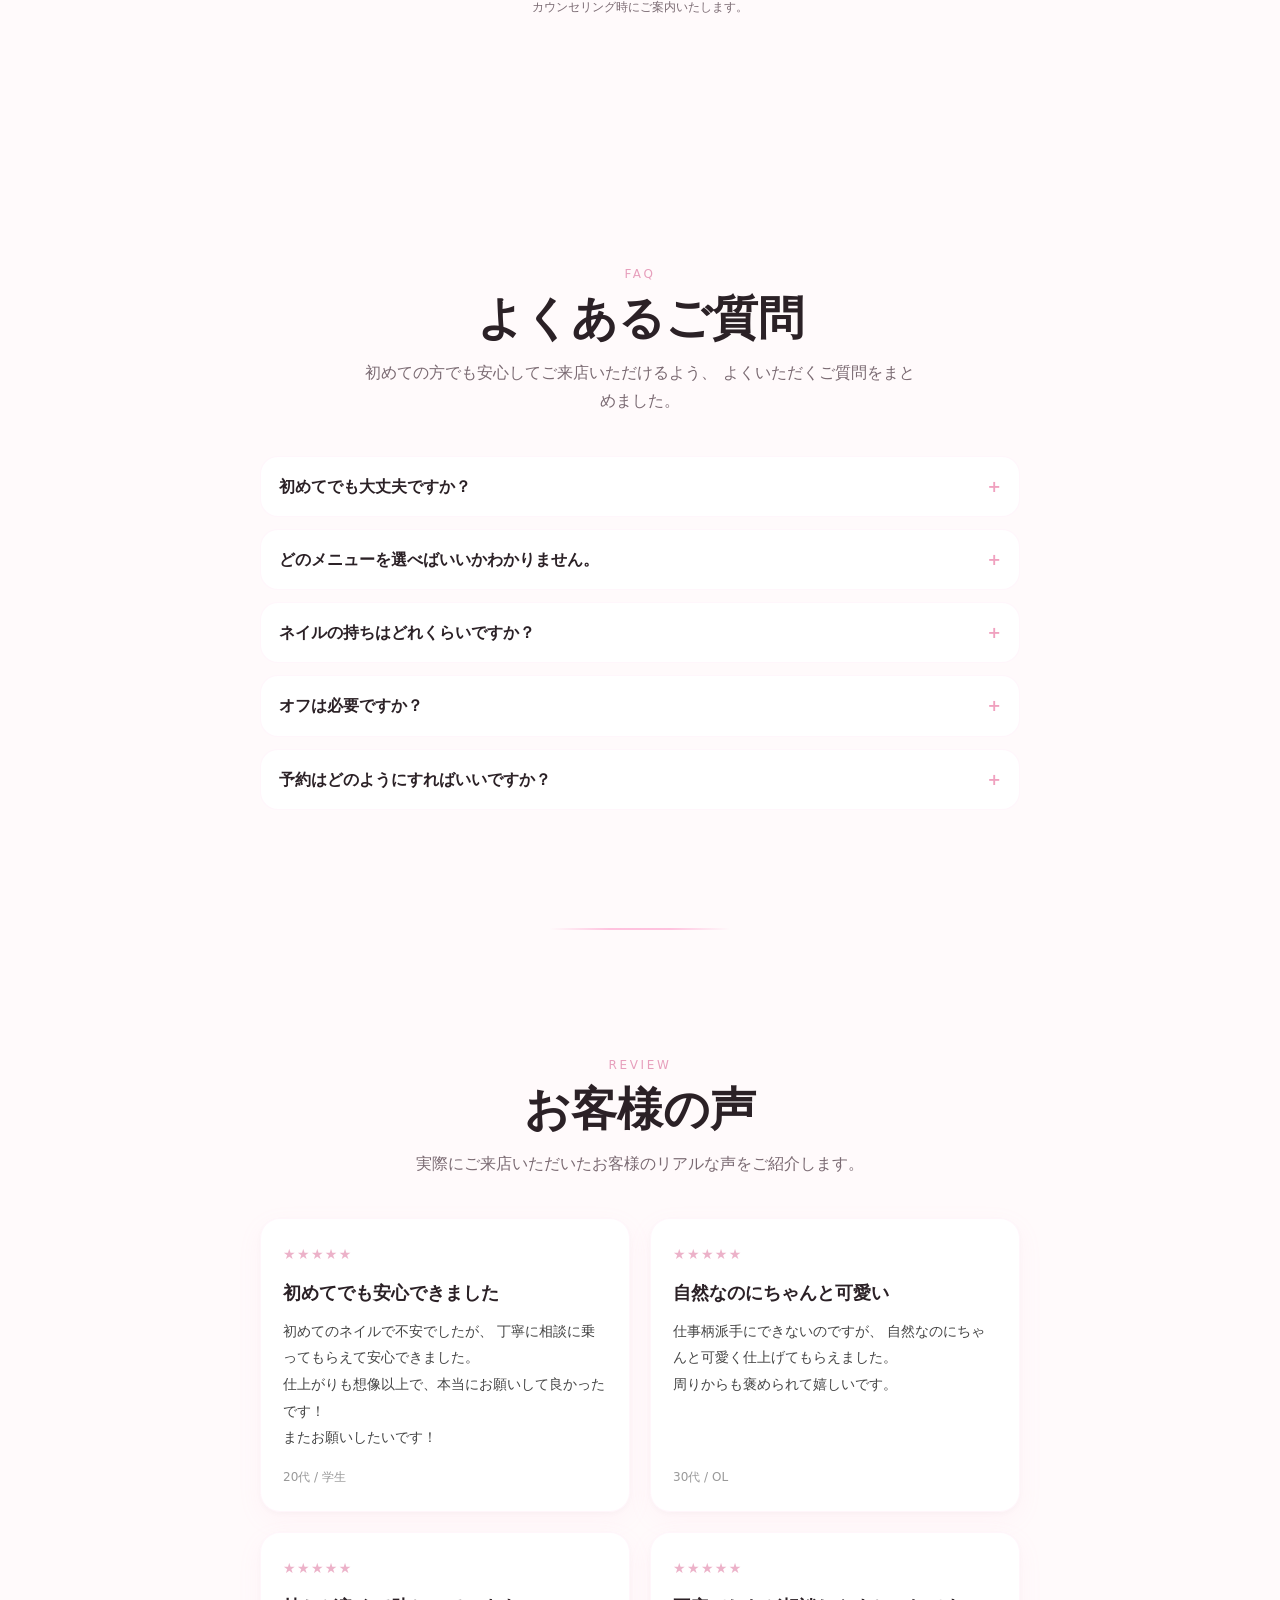
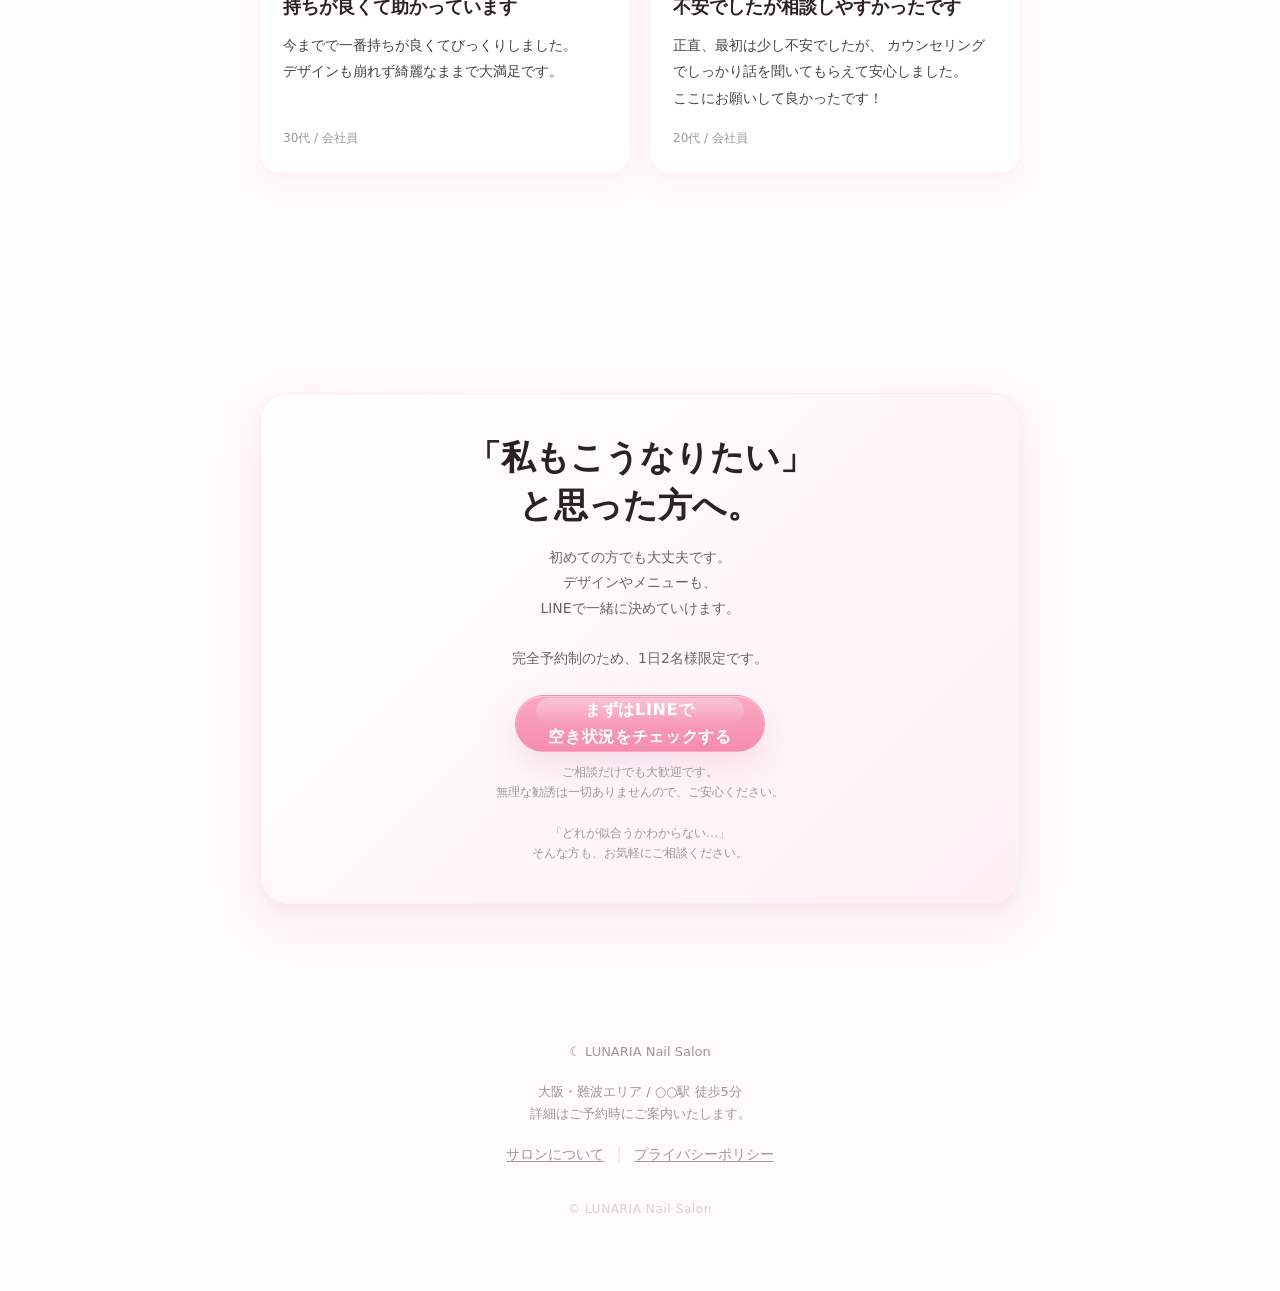
==== commit 2086bb24: "Add files via upload" ====
--- a/index.html
+++ b/index.html
@@ -104,6 +104,9 @@
         <a href="#cta" class="btn hero__btn">
           LINEで空き状況を確認する
         </a>
+          <p class="hero__cta-sub">
+            空き枠すぐ埋まります。
+          </p>
       </div>
     </section>
 
@@ -359,6 +362,10 @@
       <a href="#cta" class="btn popular__btn">
         このデザインをLINEで相談する
       </a>
+      <p class="popular-note fade-up delay-3">
+        ご予約は毎月すぐに埋まるため、<br>
+        お早めのご相談をおすすめしています。
+      </p>
     </div>
   </div>
 </section>
@@ -613,7 +620,8 @@
           <p class="cta-text">
             初めての方でも大丈夫です。<br>
             デザインやメニューも、<br>
-            LINEで一緒に決めていけます。
+            LINEで一緒に決めていけます。<br><br>
+            完全予約制のため、1日2名様限定です。
           </p>
           
           <a href="https://line.me/" class="cta-button">
--- a/css/style.css
+++ b/css/style.css
@@ -520,6 +520,13 @@
   text-shadow:0 2px 12px rgba(0,0,0,.12);
 }
 
+.hero__cta-sub{
+  font-size:12px;
+  margin-top:10px;
+  color:rgba(255,255,255,0.9);
+  text-shadow:0 2px 12px rgba(0,0,0,.12);
+}
+
 .hero__btn{
   margin-top:34px;
   background:#f58cab;
@@ -1224,6 +1231,15 @@
   display: inline-flex;
 }
 
+.popular-note{
+  margin-top:20px;
+  text-align:center;
+  font-size:12px;
+  line-height:1.9;
+  color:var(--text-soft);
+  opacity:.78;
+}
+
 /* =========================
    TABLET / PC
 ========================= */
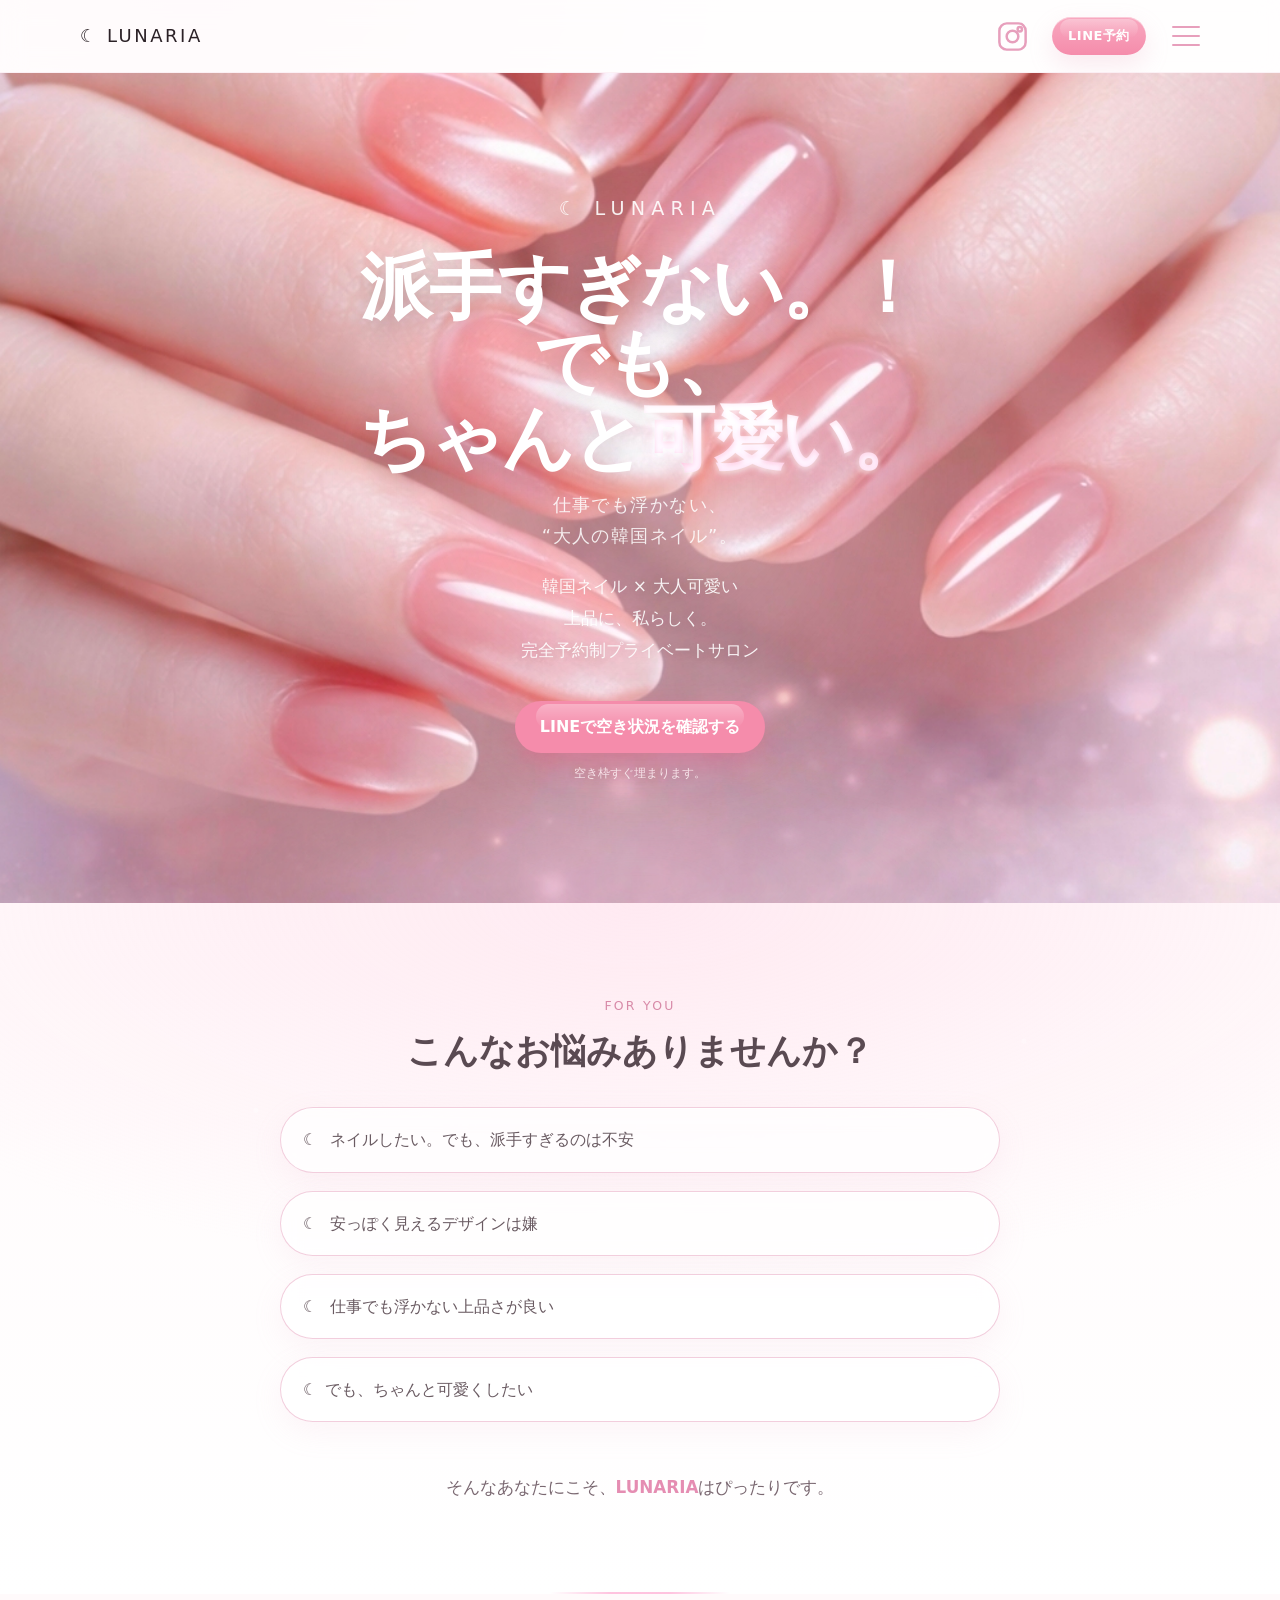
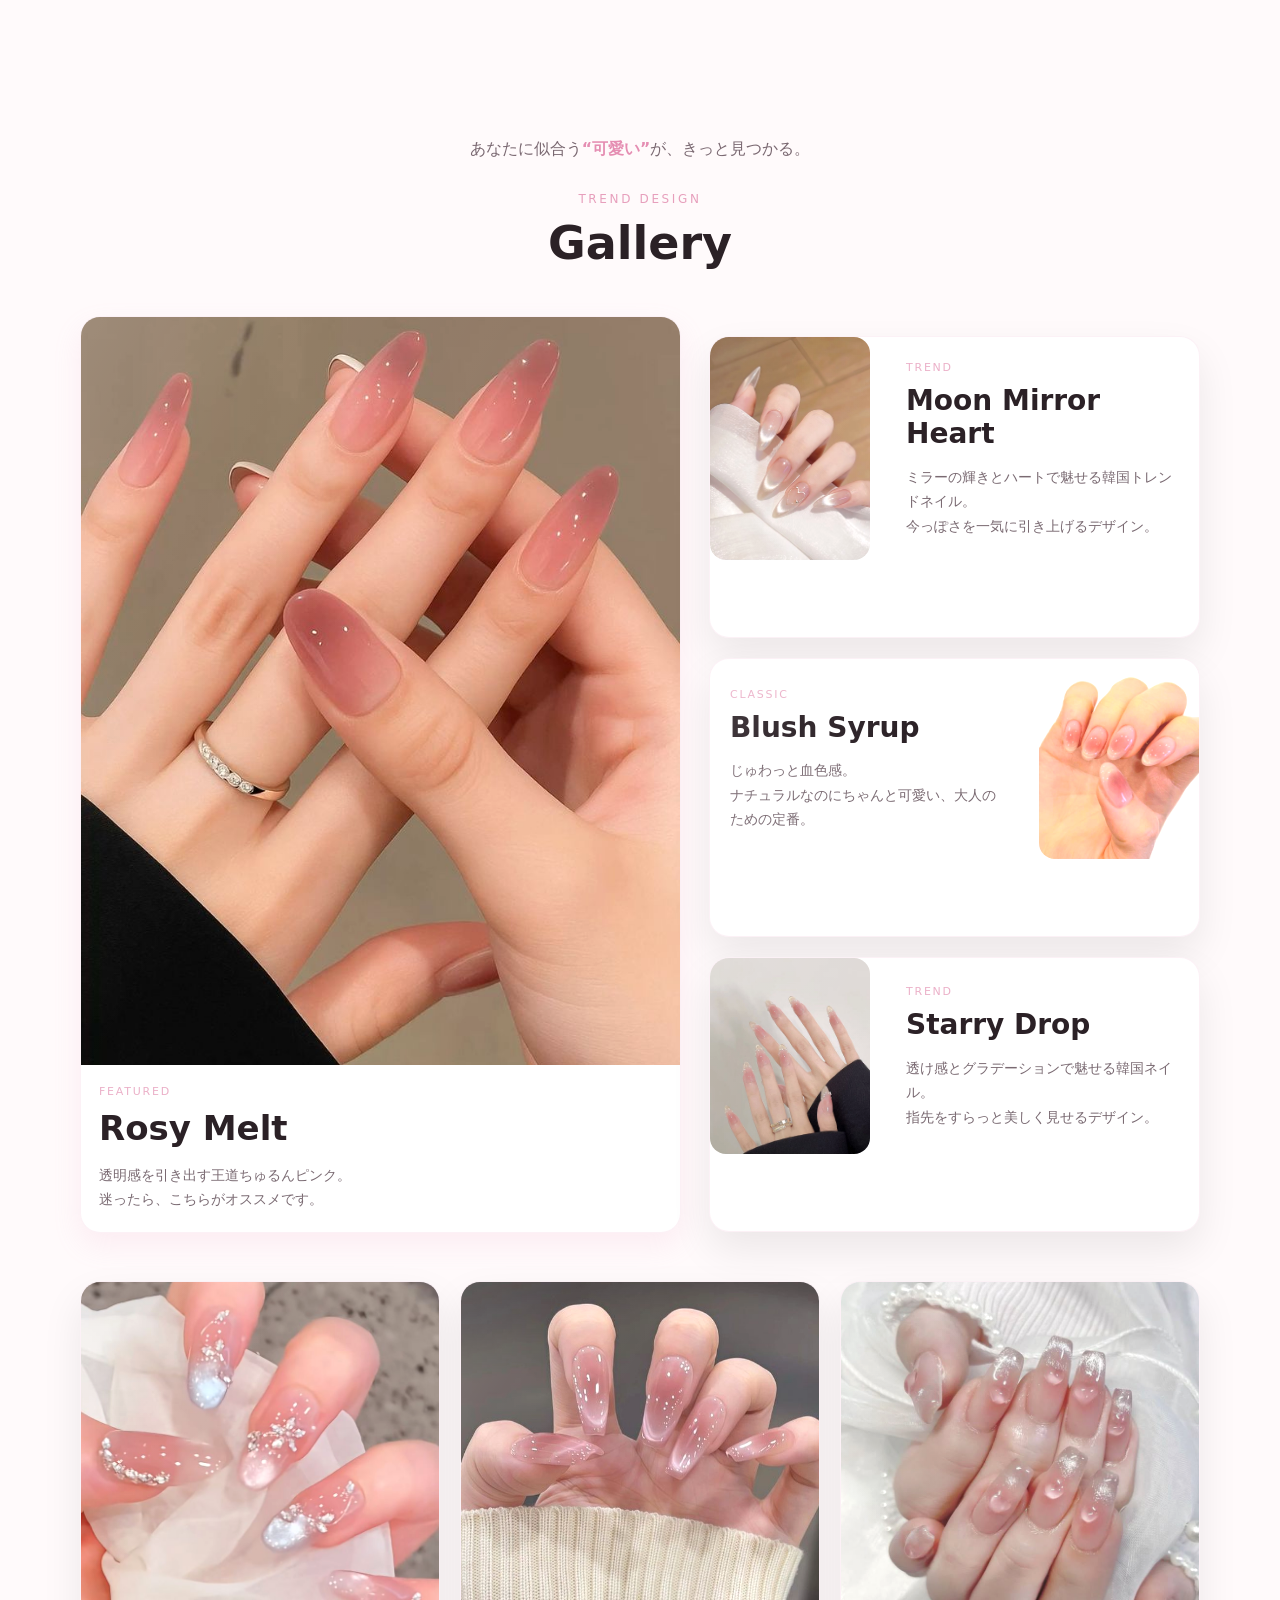
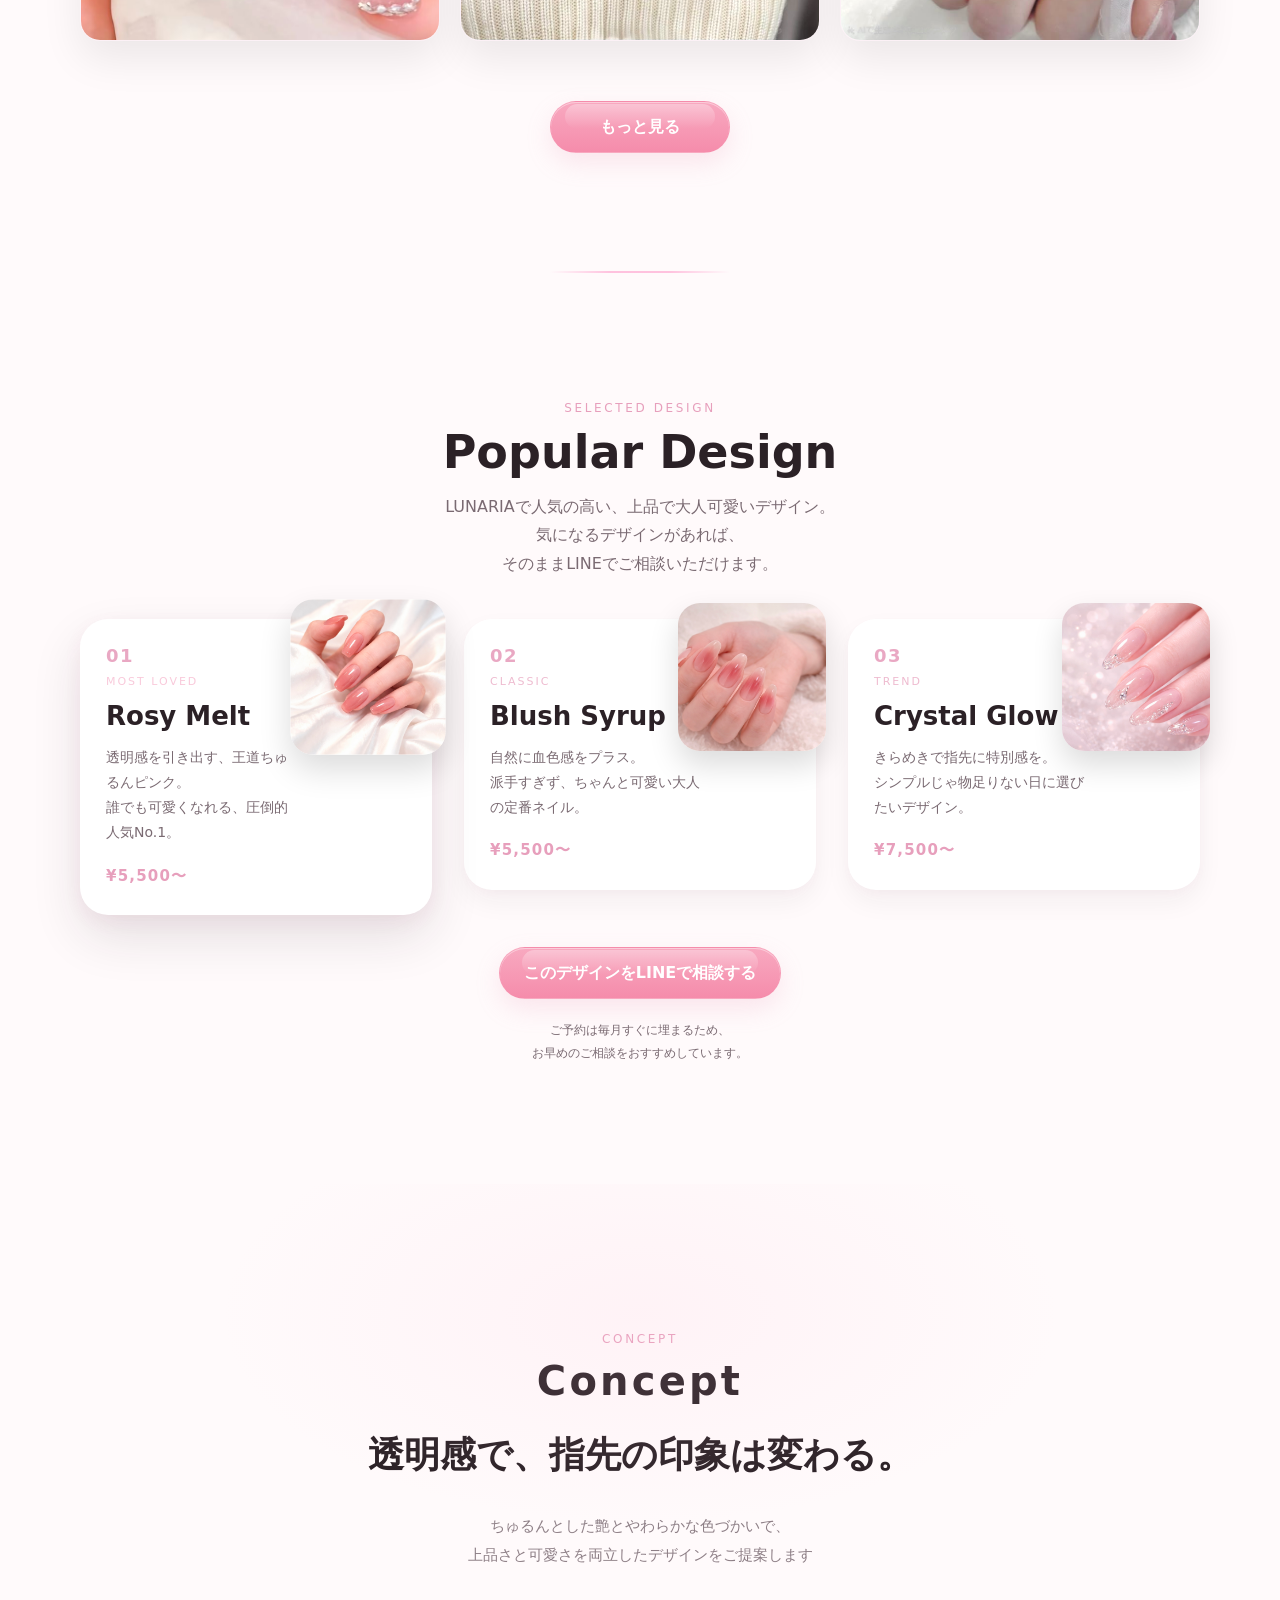
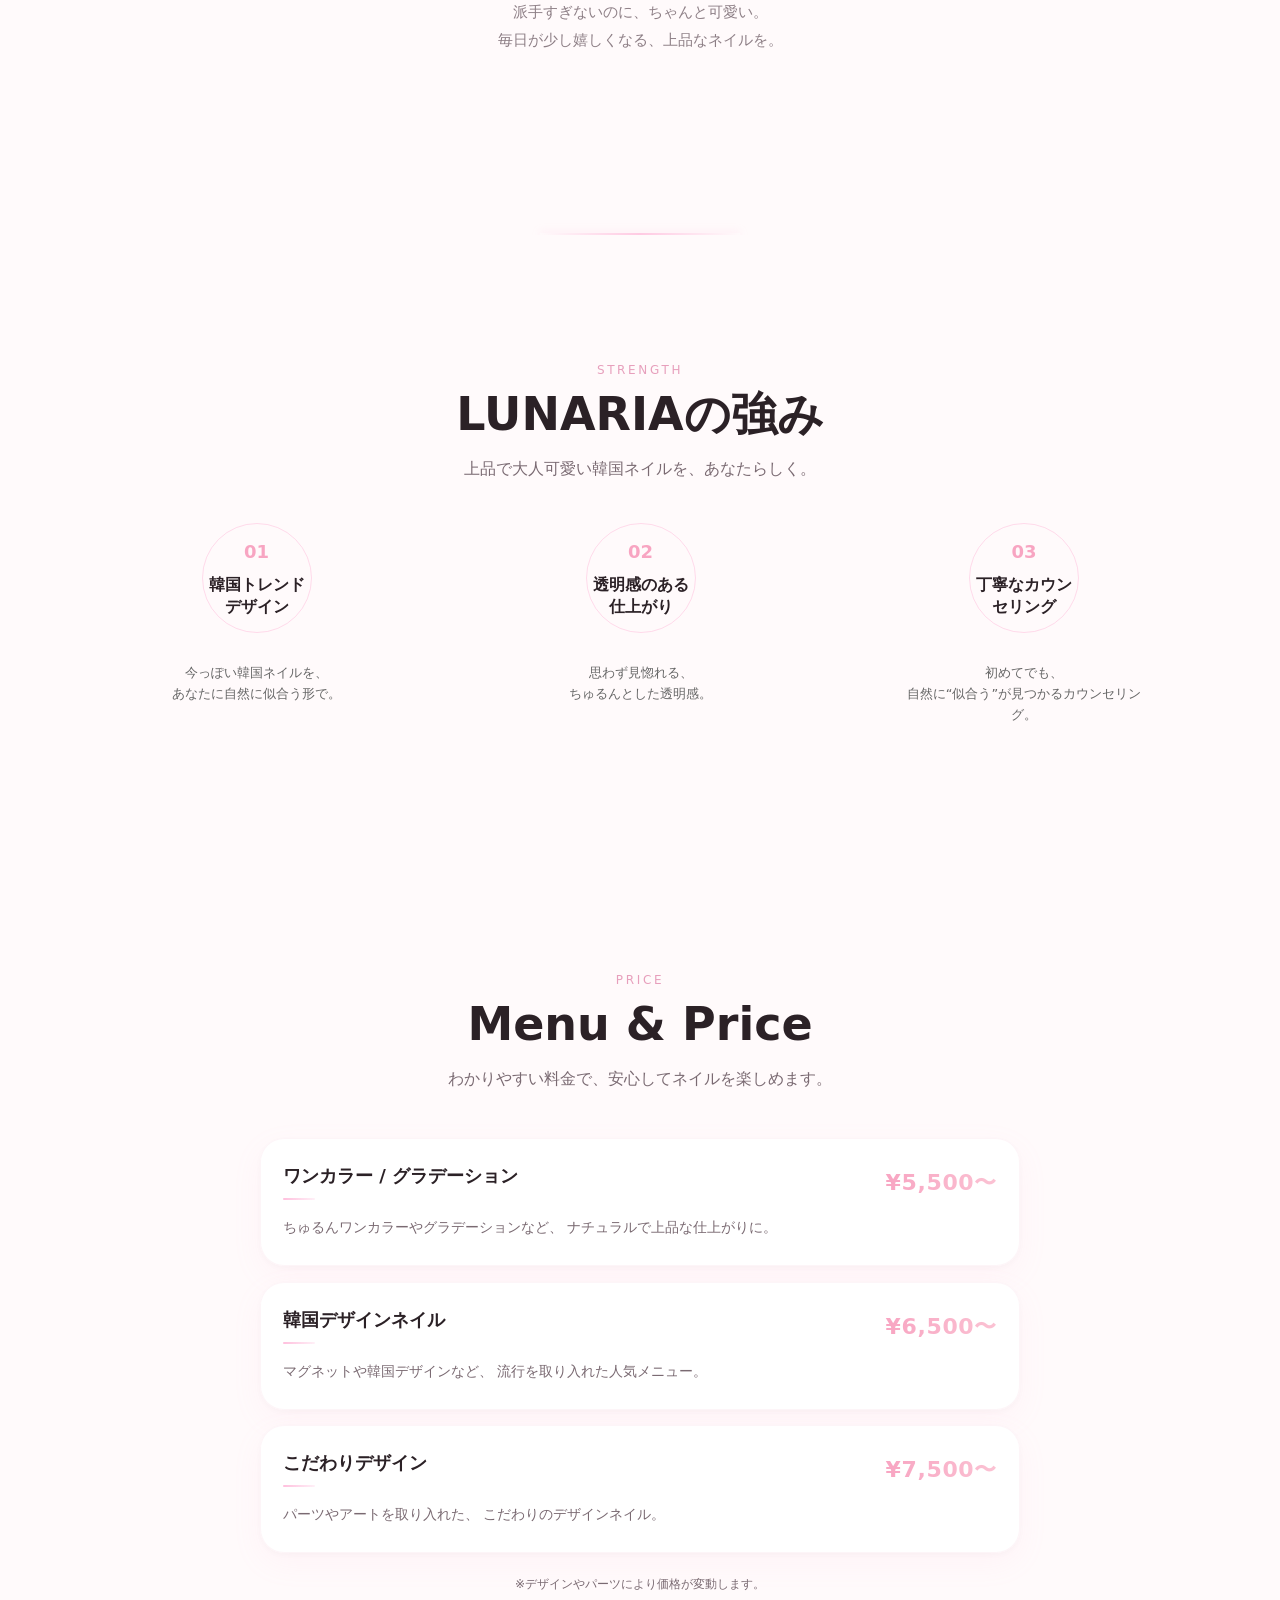
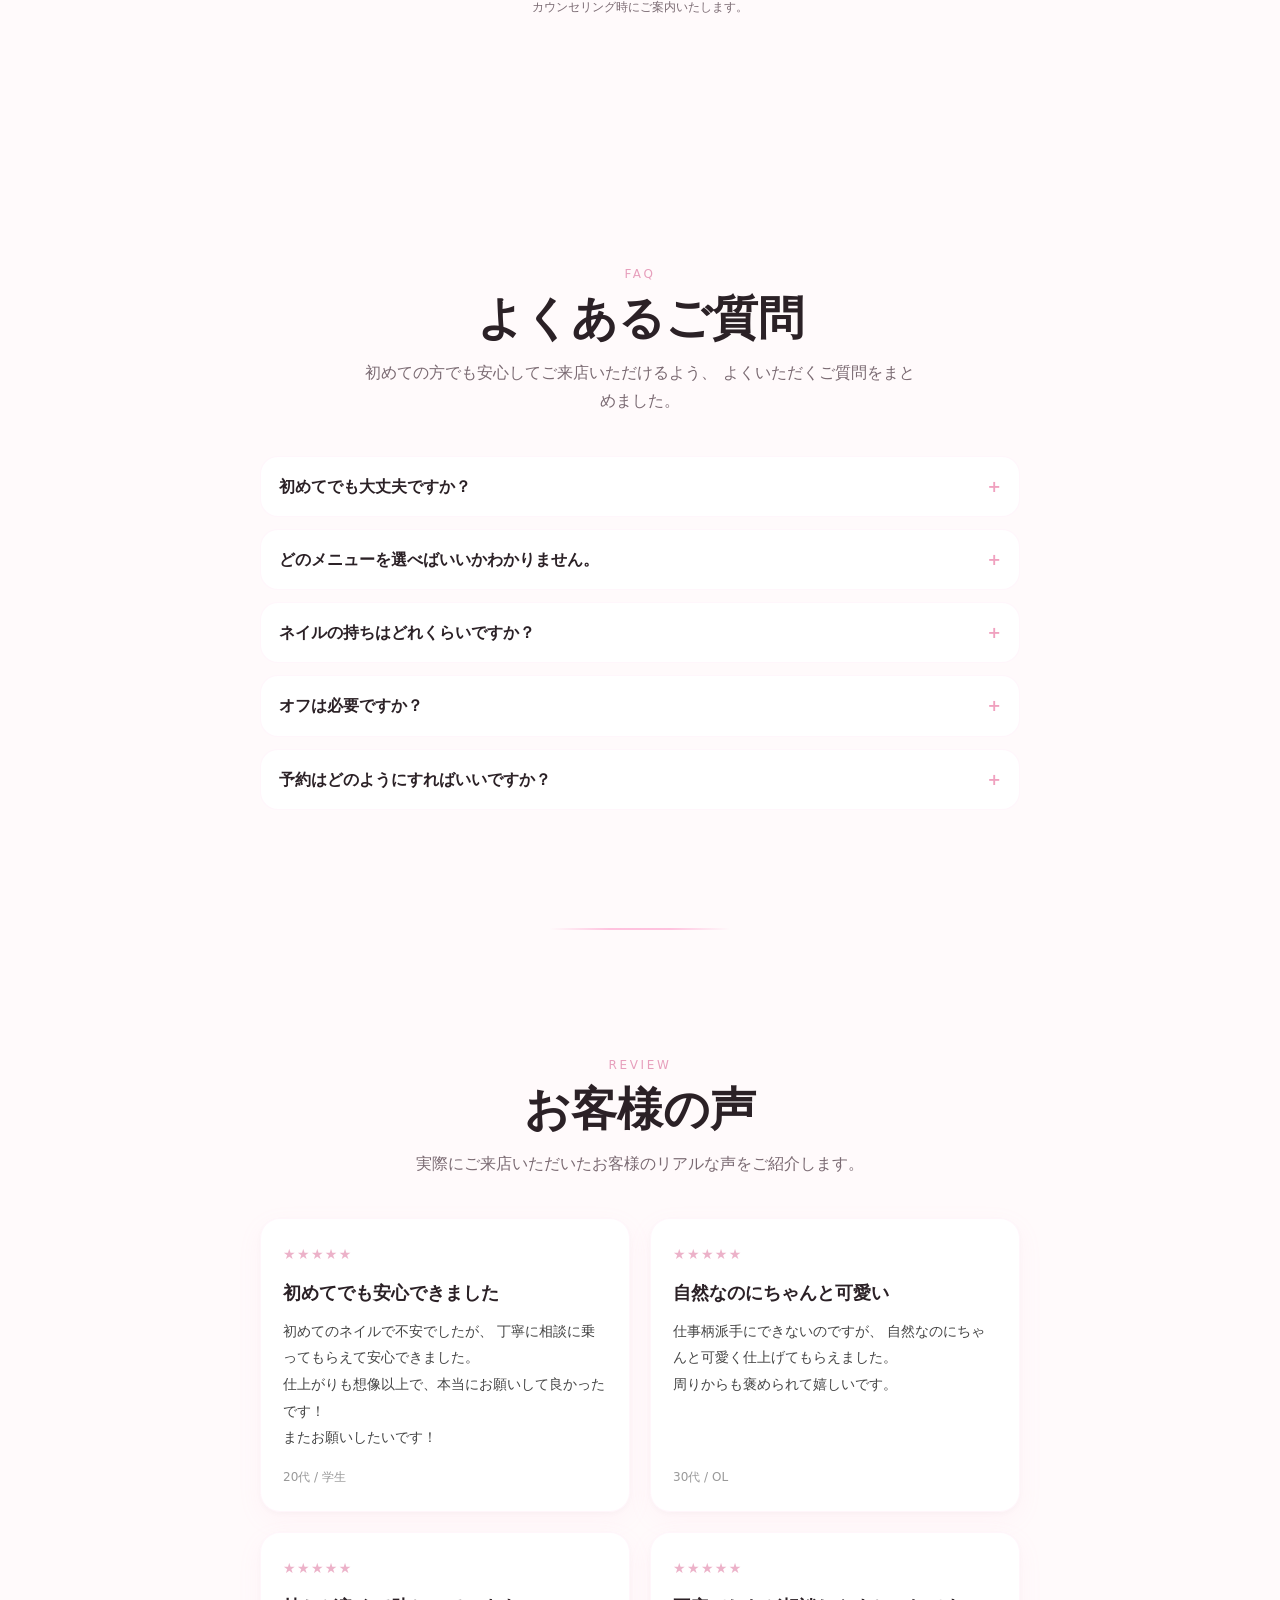
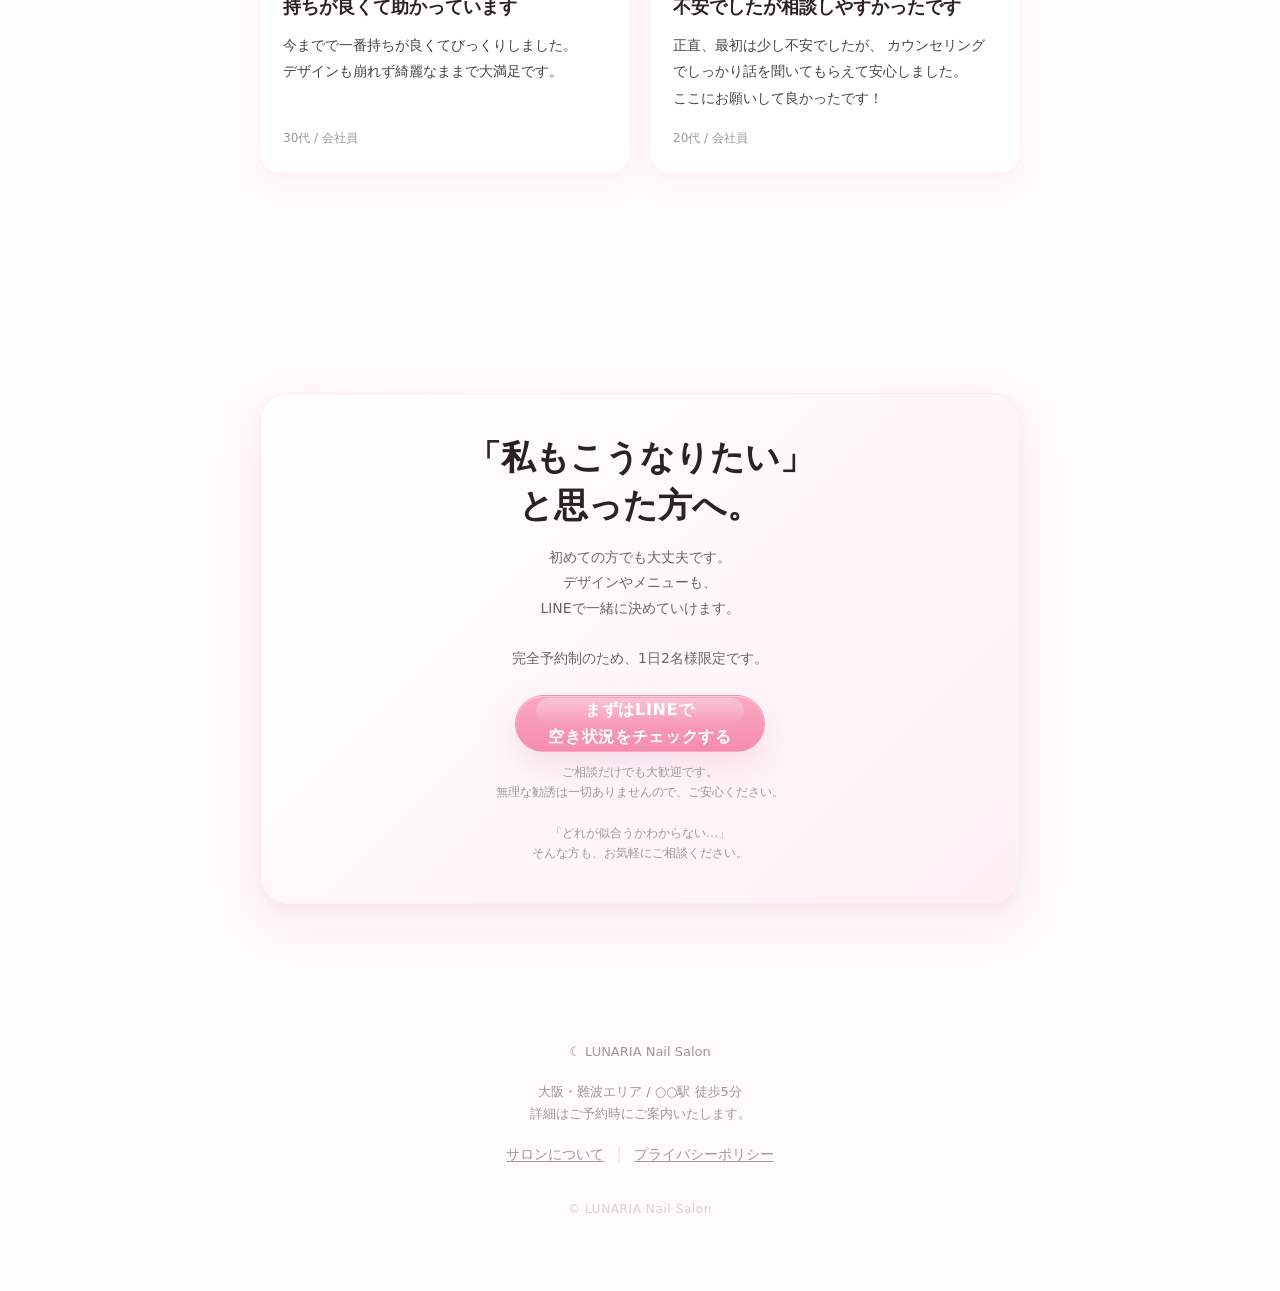
==== commit c06730ab: "hero text update" ====
--- a/index.html
+++ b/index.html
@@ -88,7 +88,7 @@
         <p class="hero__brand">☾ LUNARIA</p>
 
         <h1 class="hero__title">
-          派手すぎない。<br>でも、<br>ちゃんと<span>可愛い。</span>
+          派手すぎない。！<br>でも、<br>ちゃんと<span>可愛い。</span>
         </h1>
         <p class="hero__subtitle">
          仕事でも浮かない、<br>
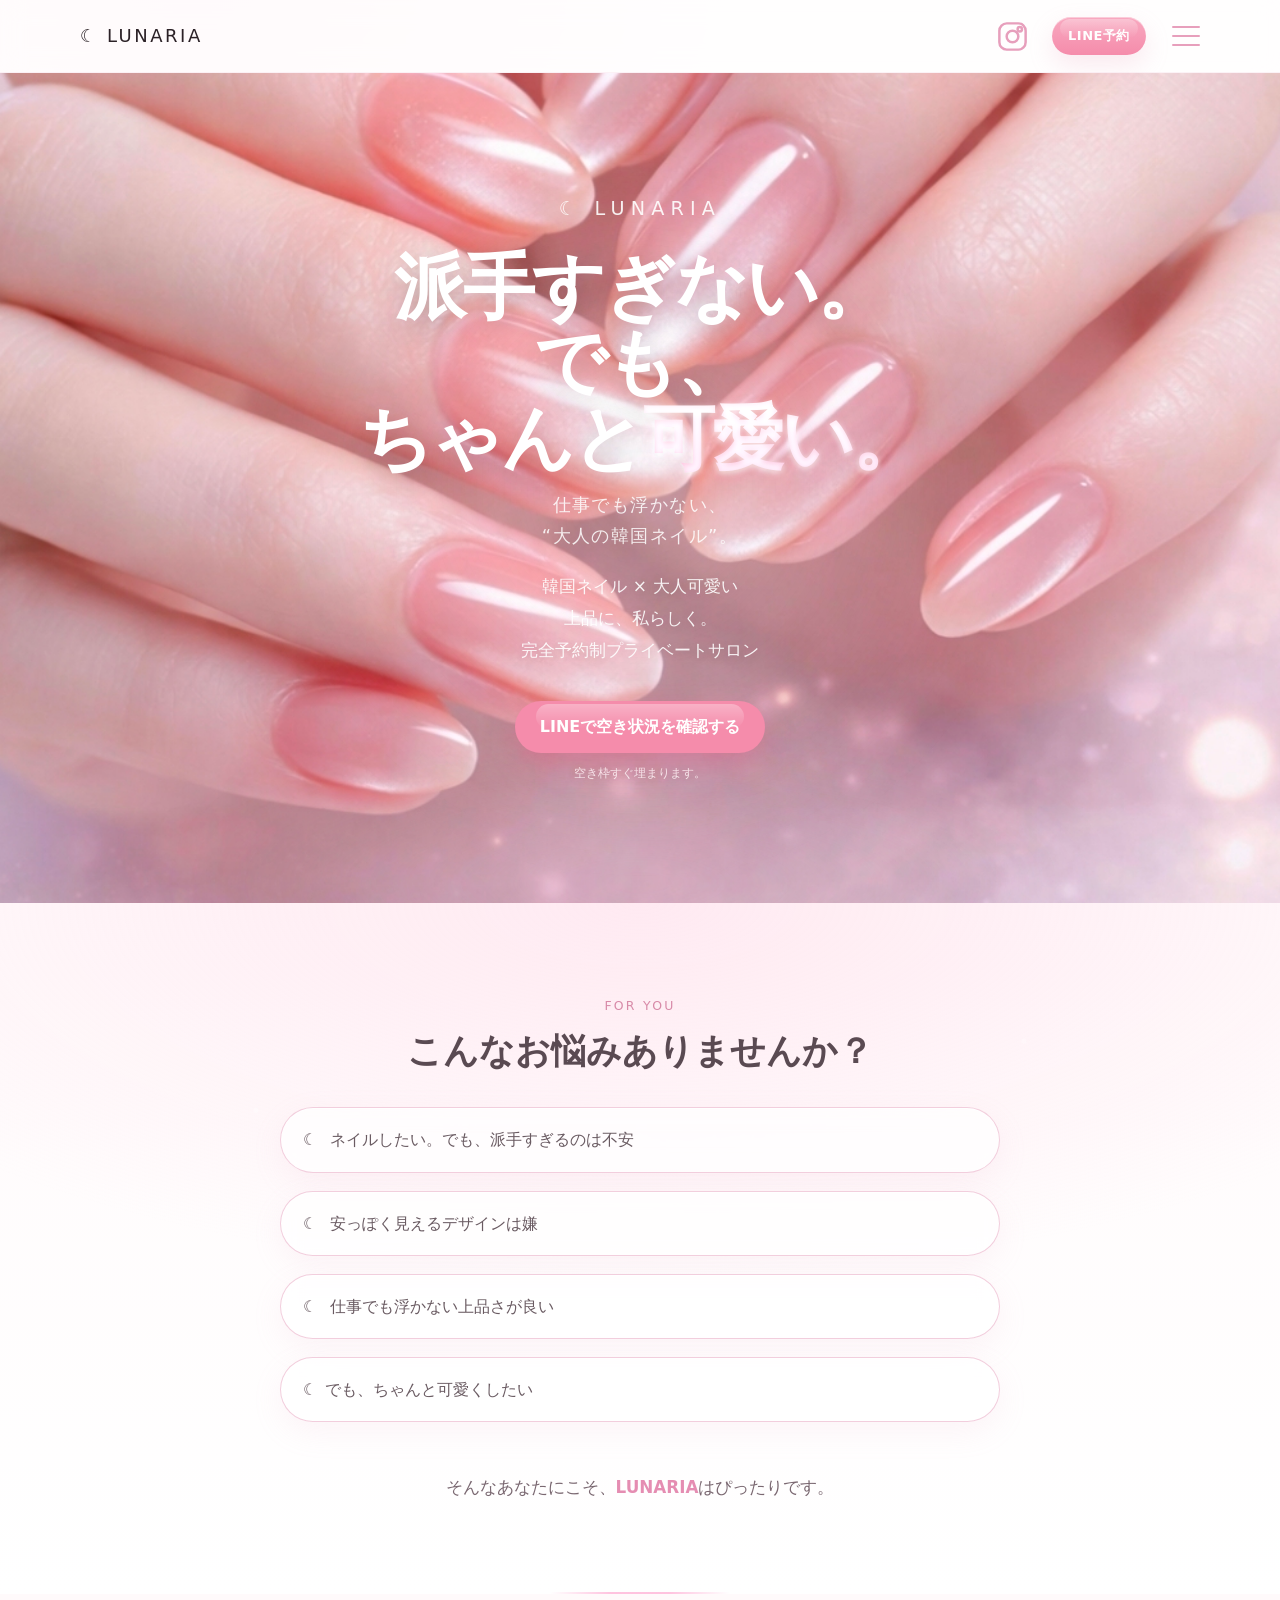
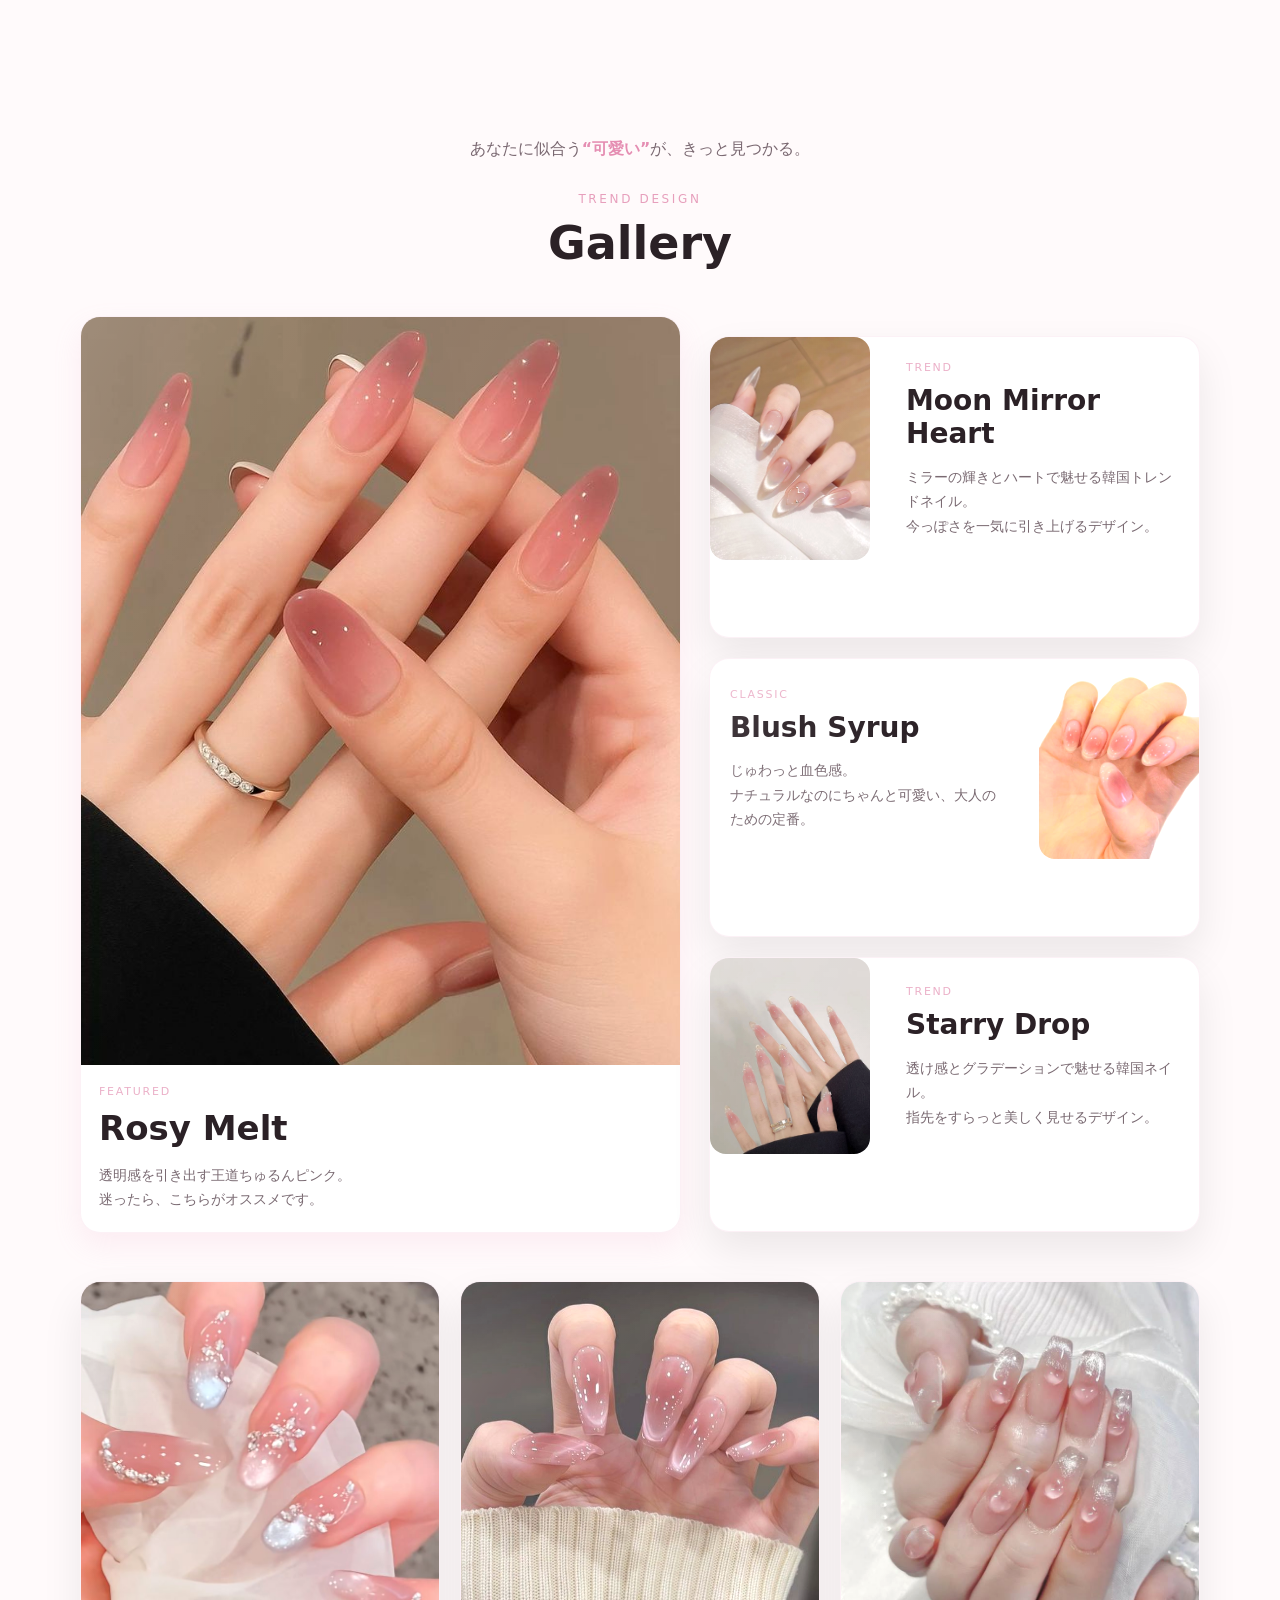
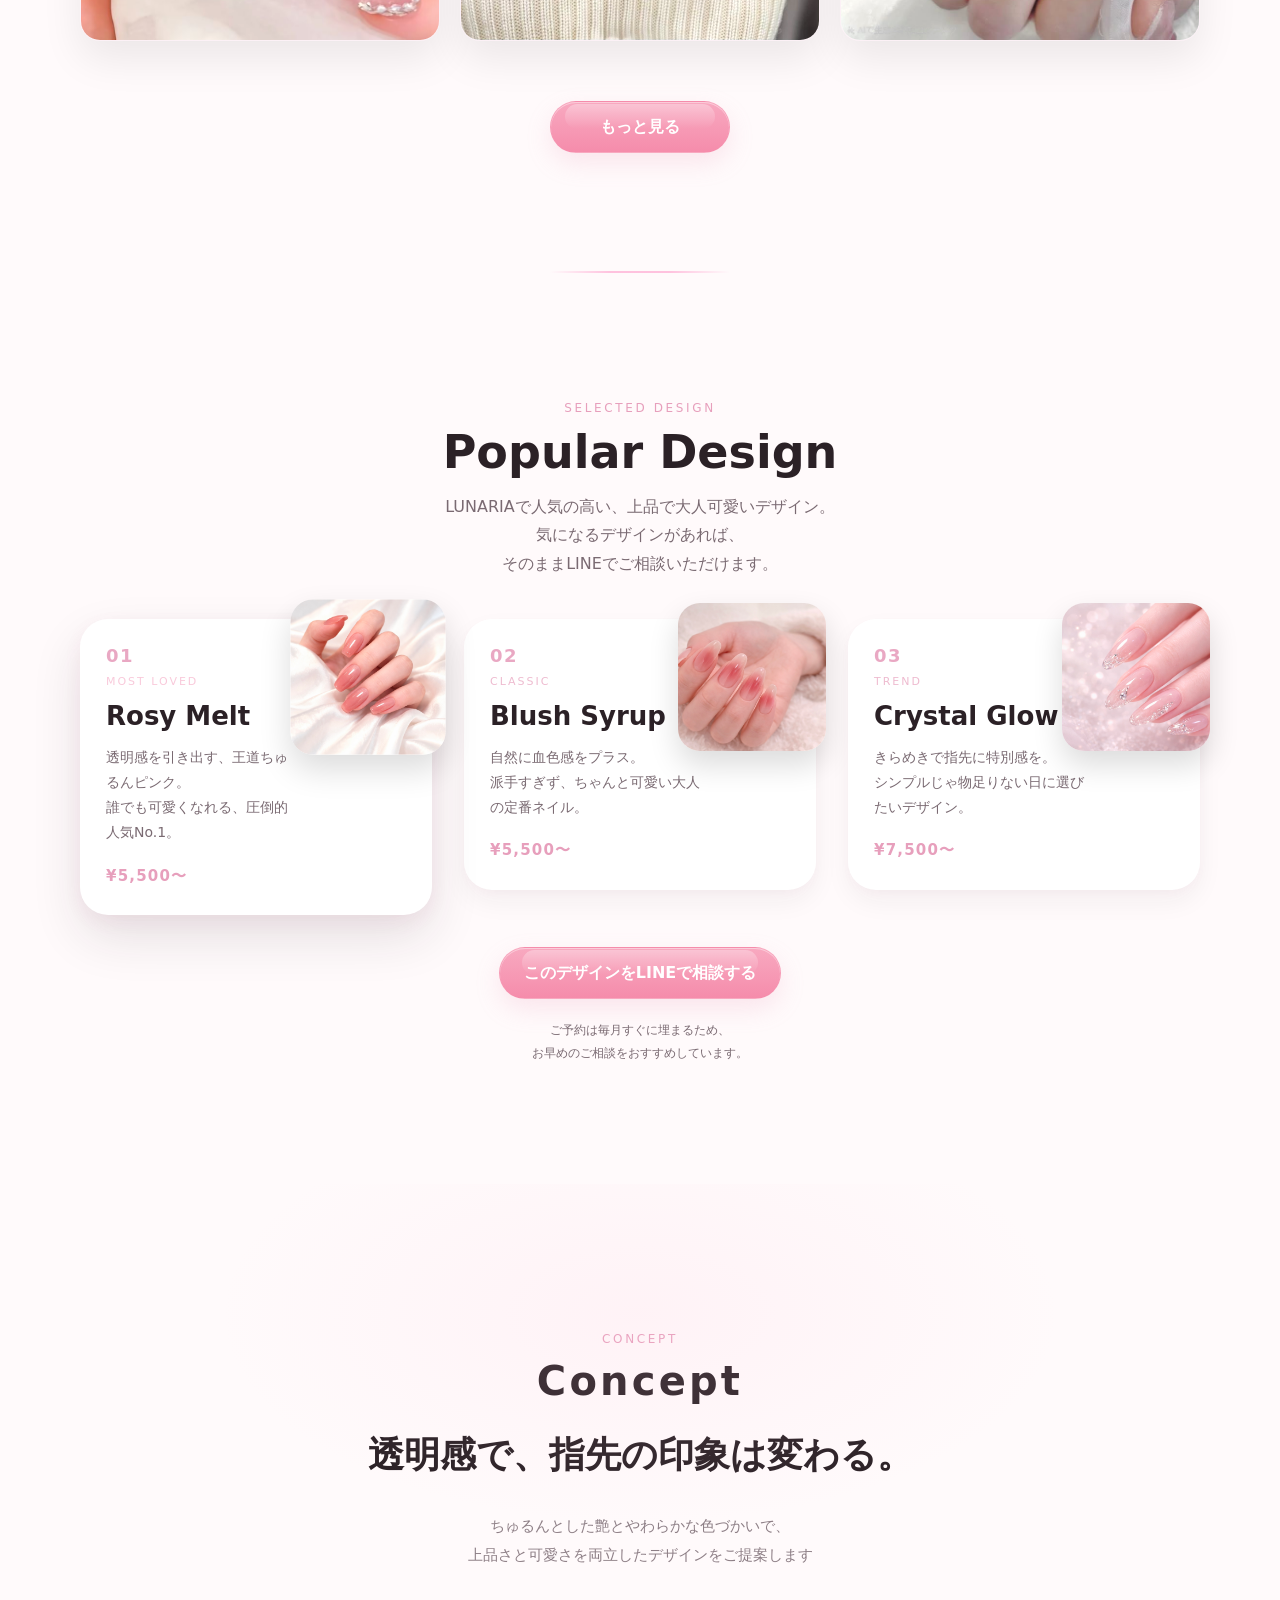
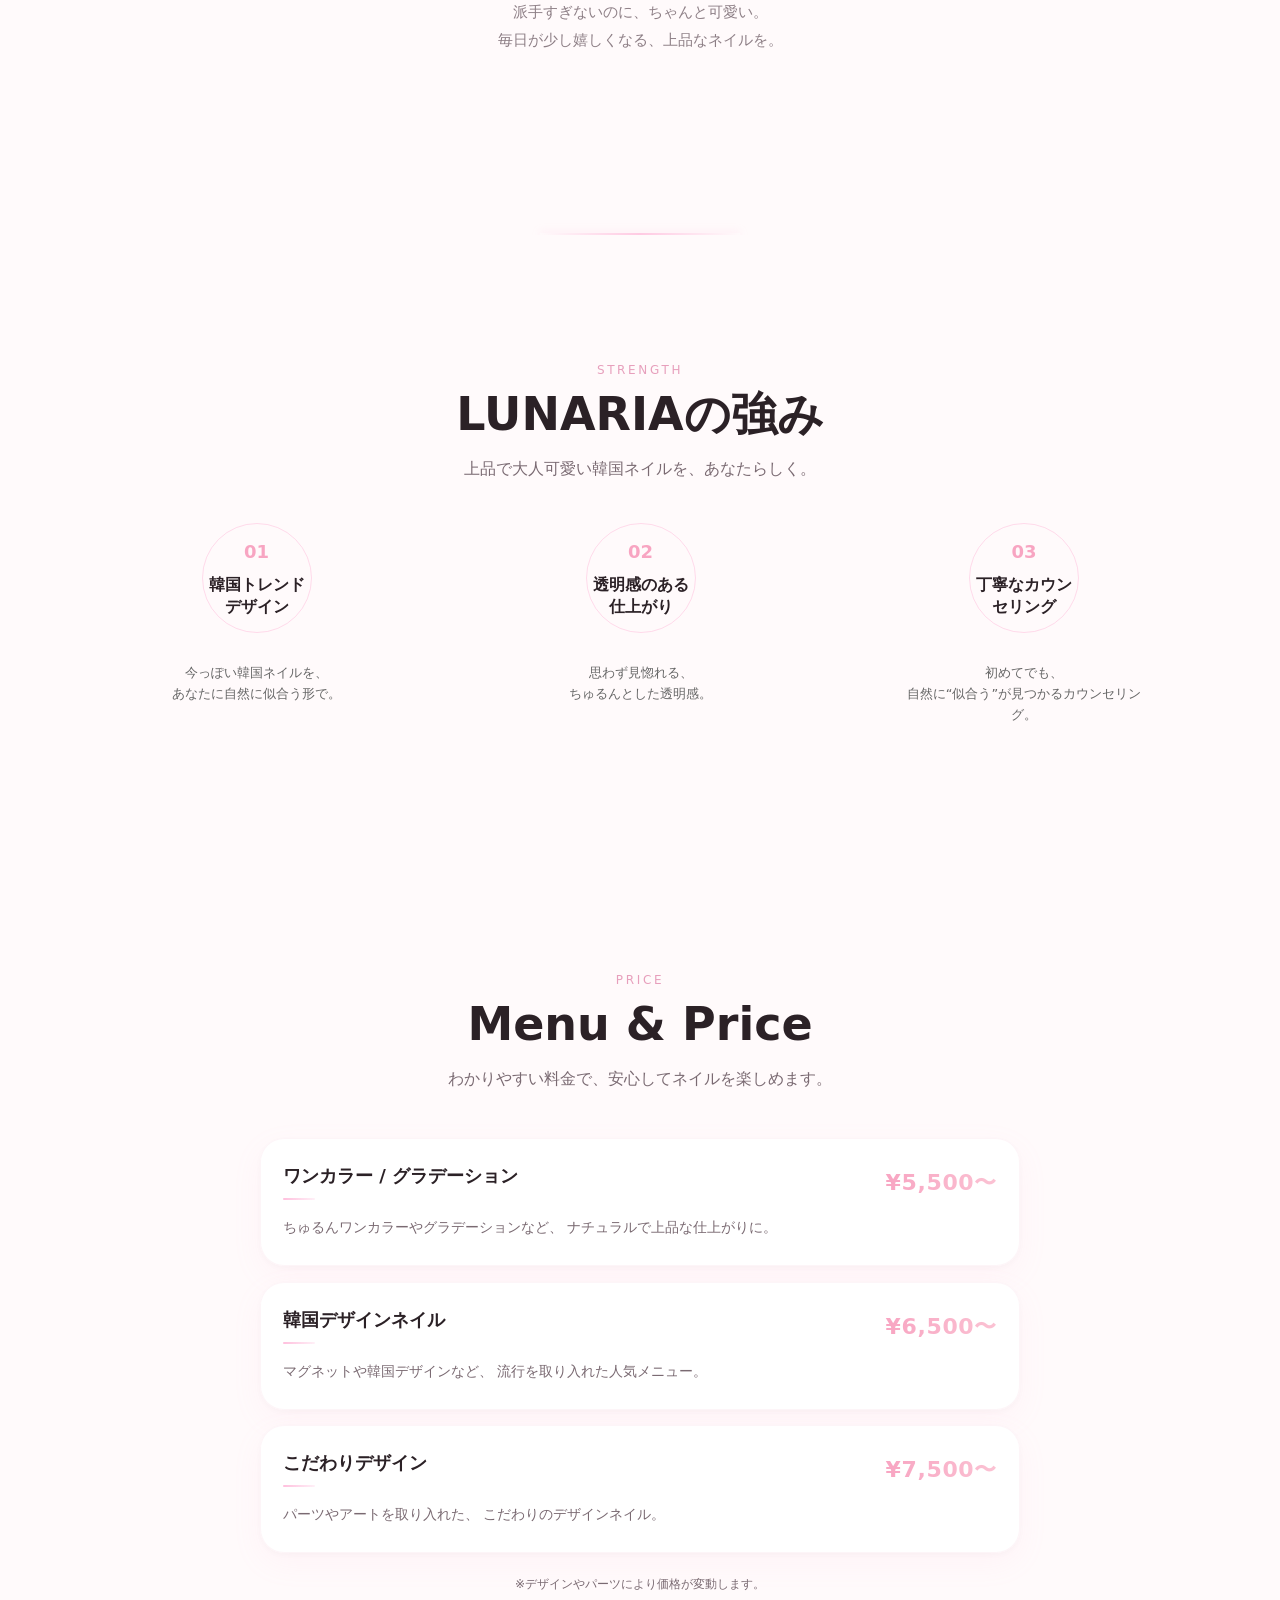
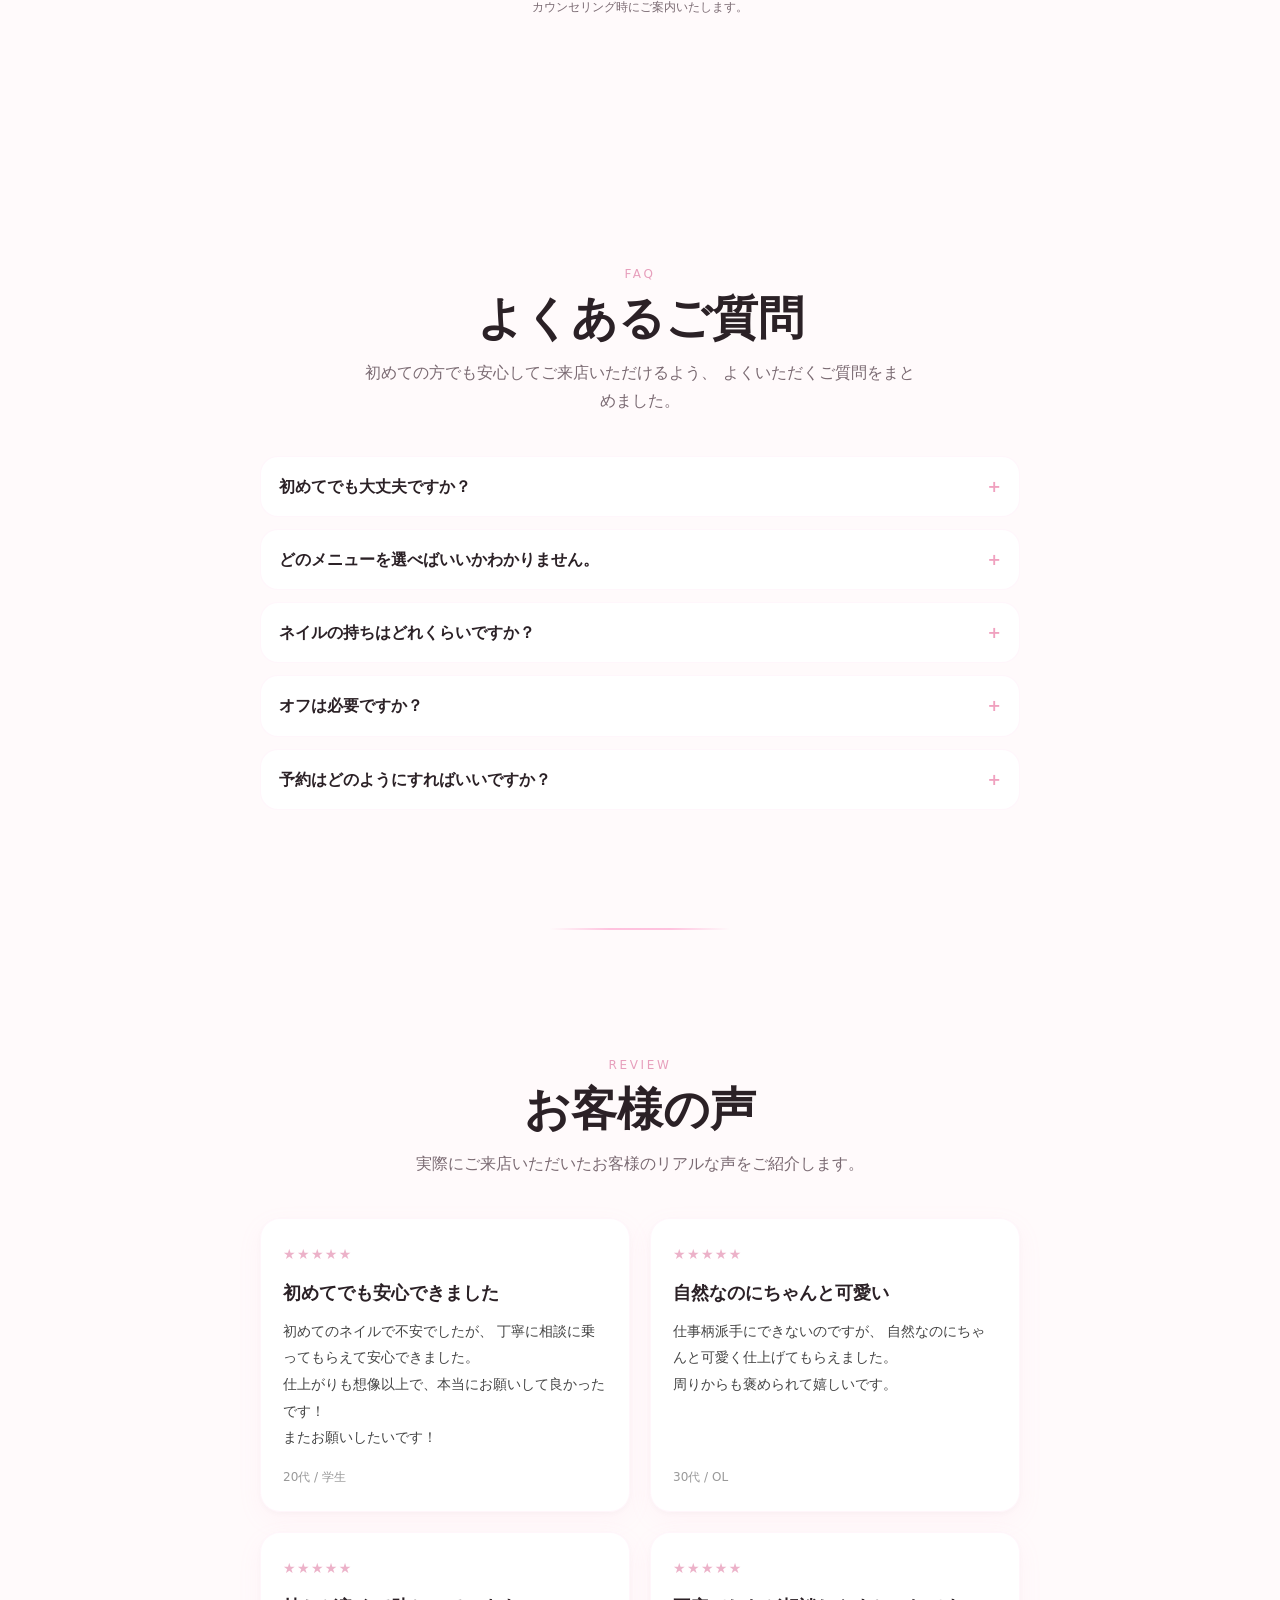
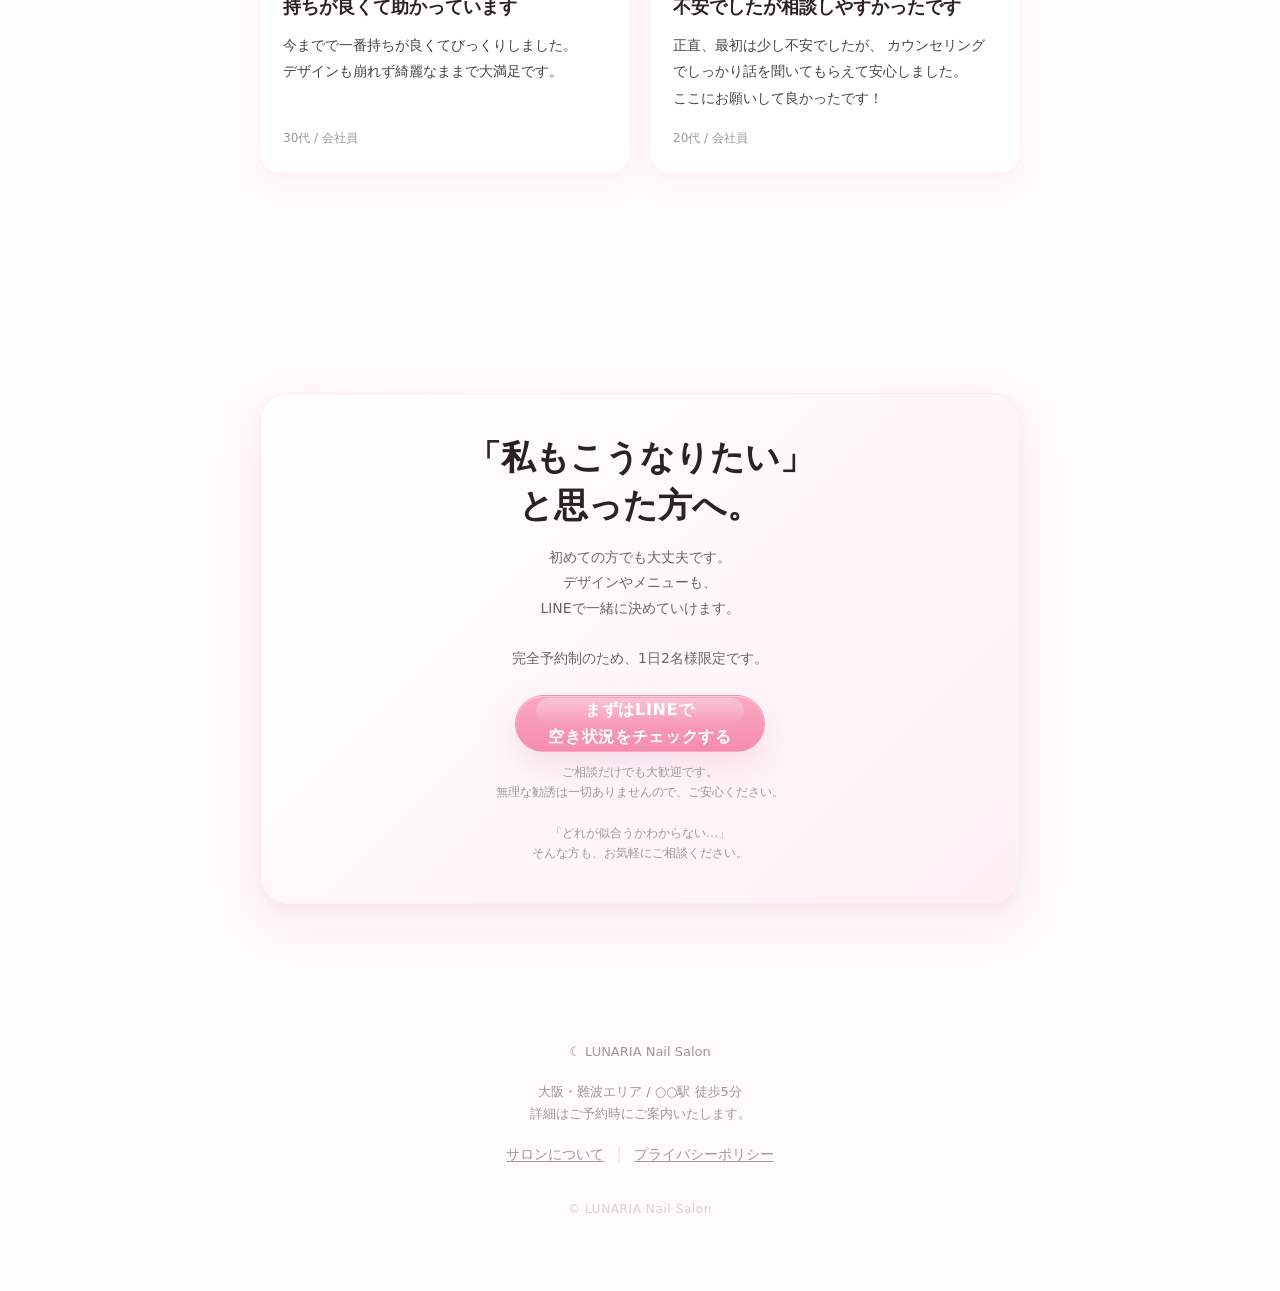
==== commit f1c53d08: "test" ====
--- a/index.html
+++ b/index.html
@@ -88,7 +88,7 @@
         <p class="hero__brand">☾ LUNARIA</p>
 
         <h1 class="hero__title">
-          派手すぎない。！<br>でも、<br>ちゃんと<span>可愛い。</span>
+          派手すぎない。<br>でも、<br>ちゃんと<span>可愛い。</span>
         </h1>
         <p class="hero__subtitle">
          仕事でも浮かない、<br>
